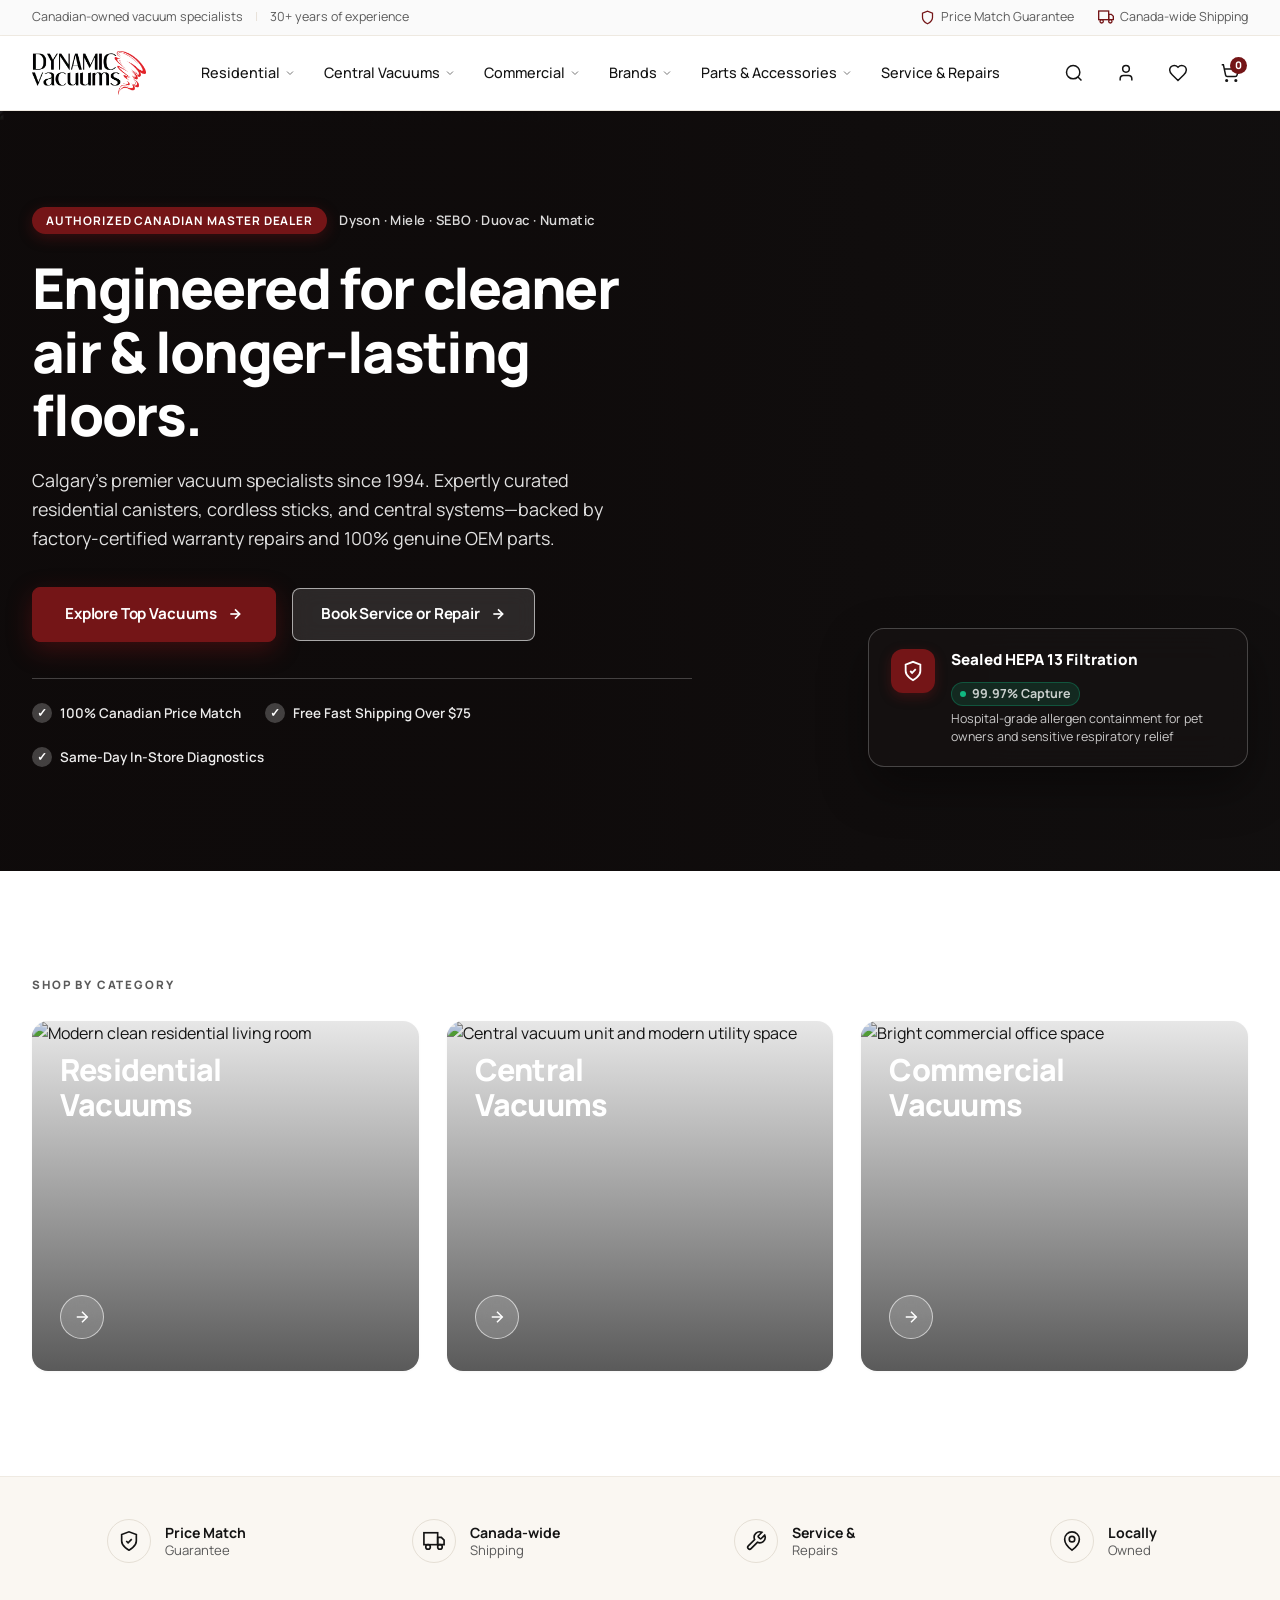
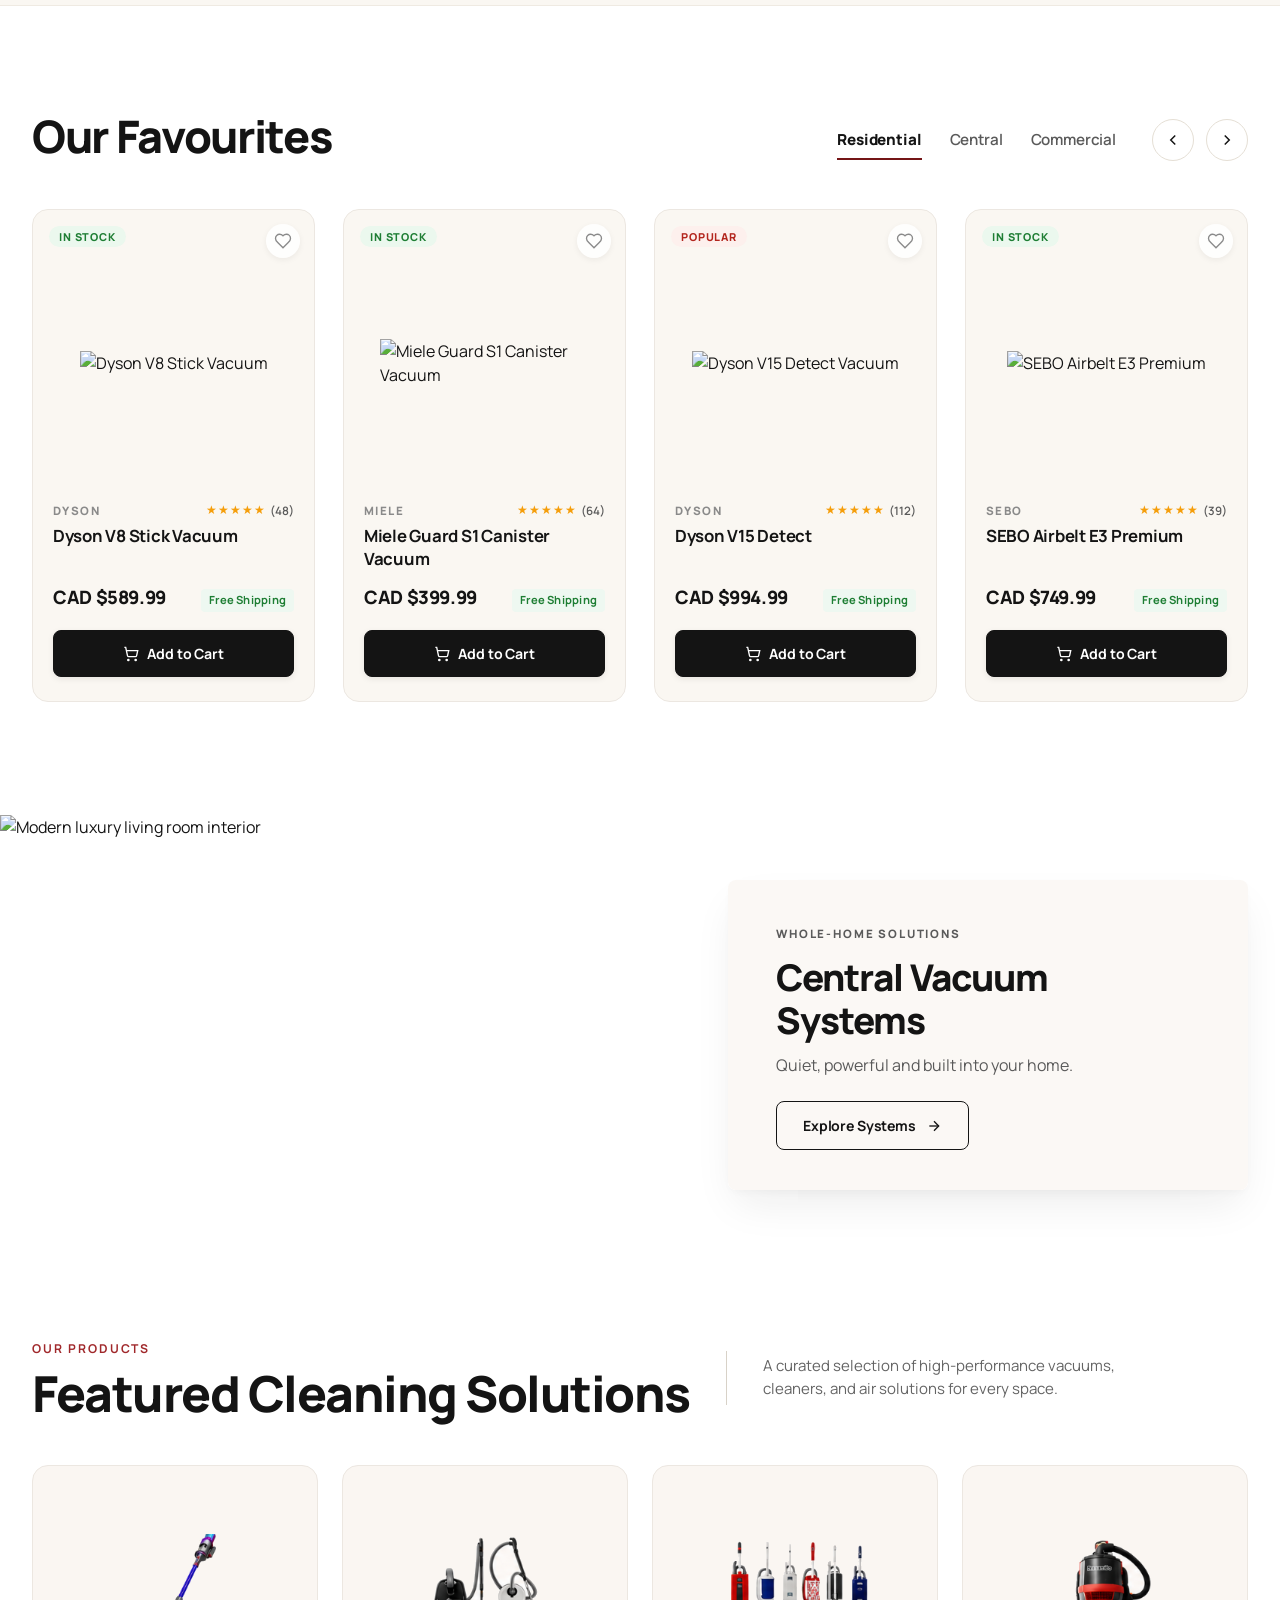
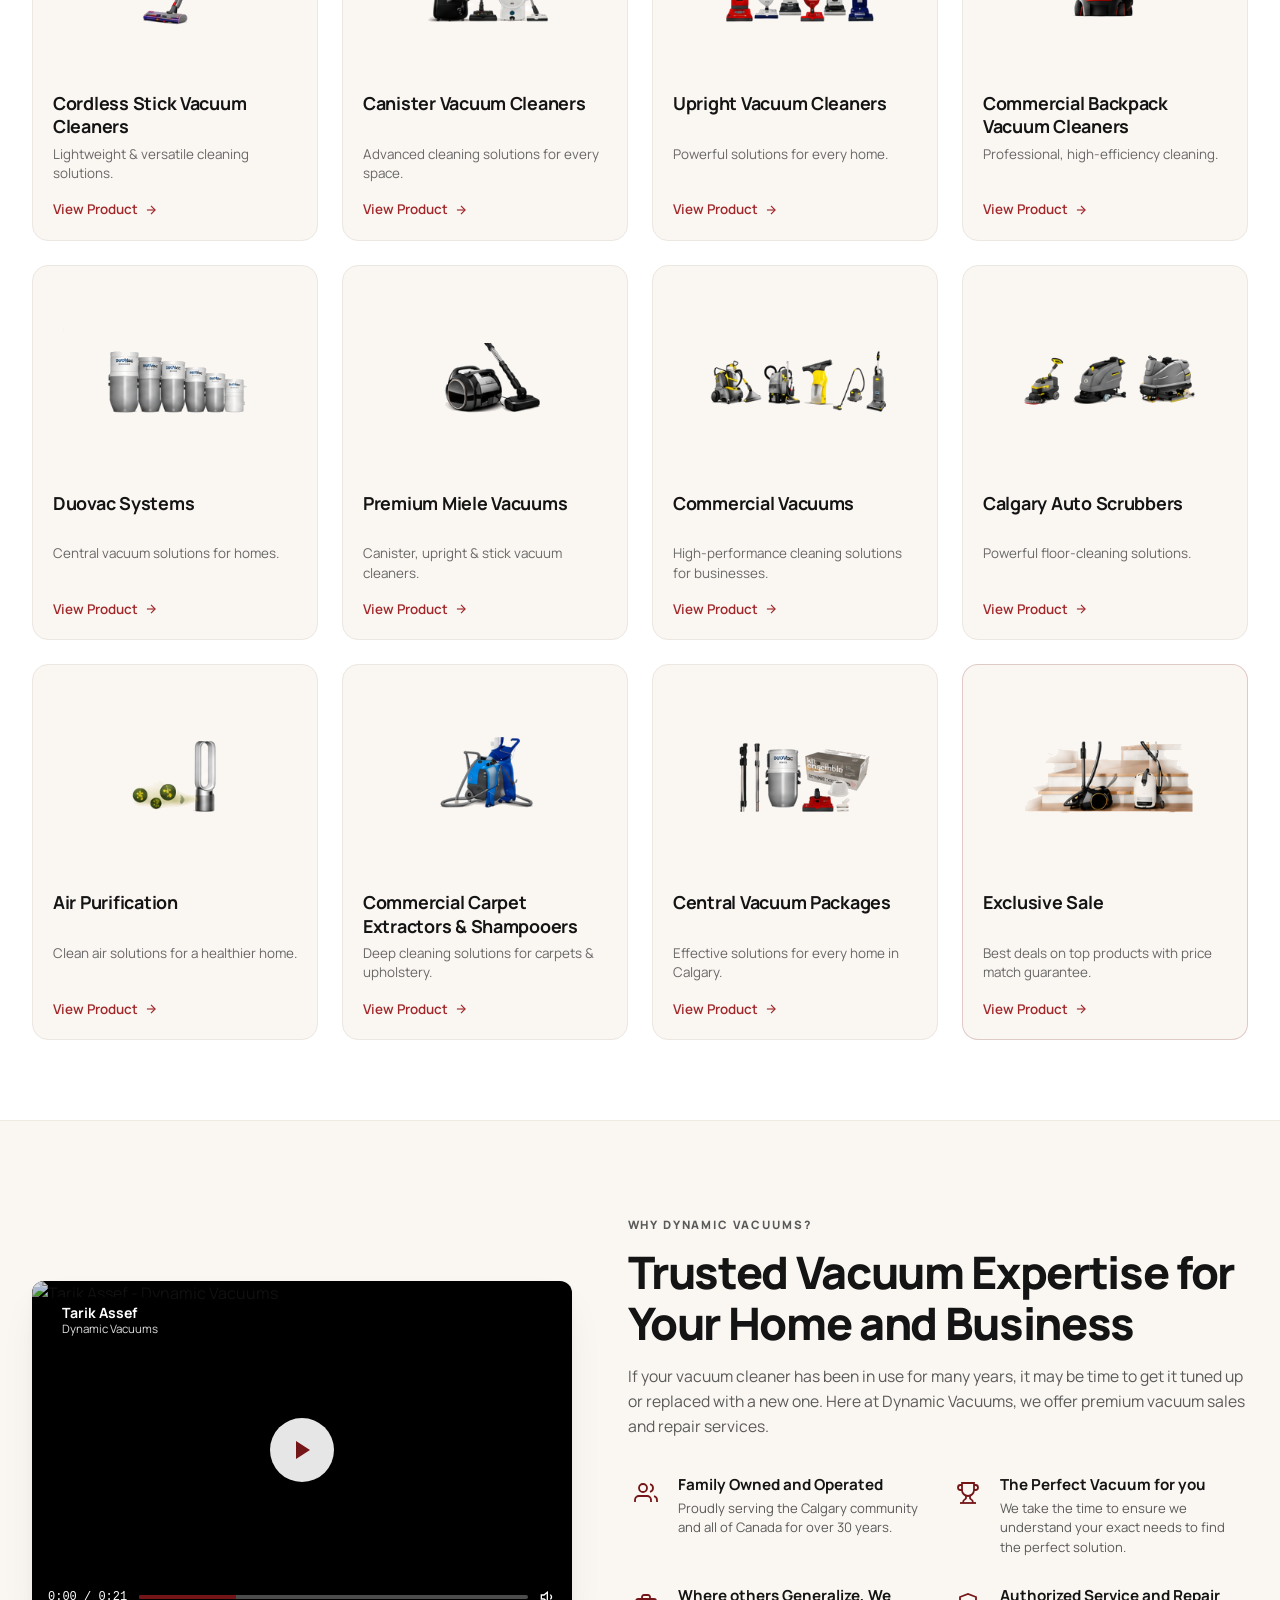
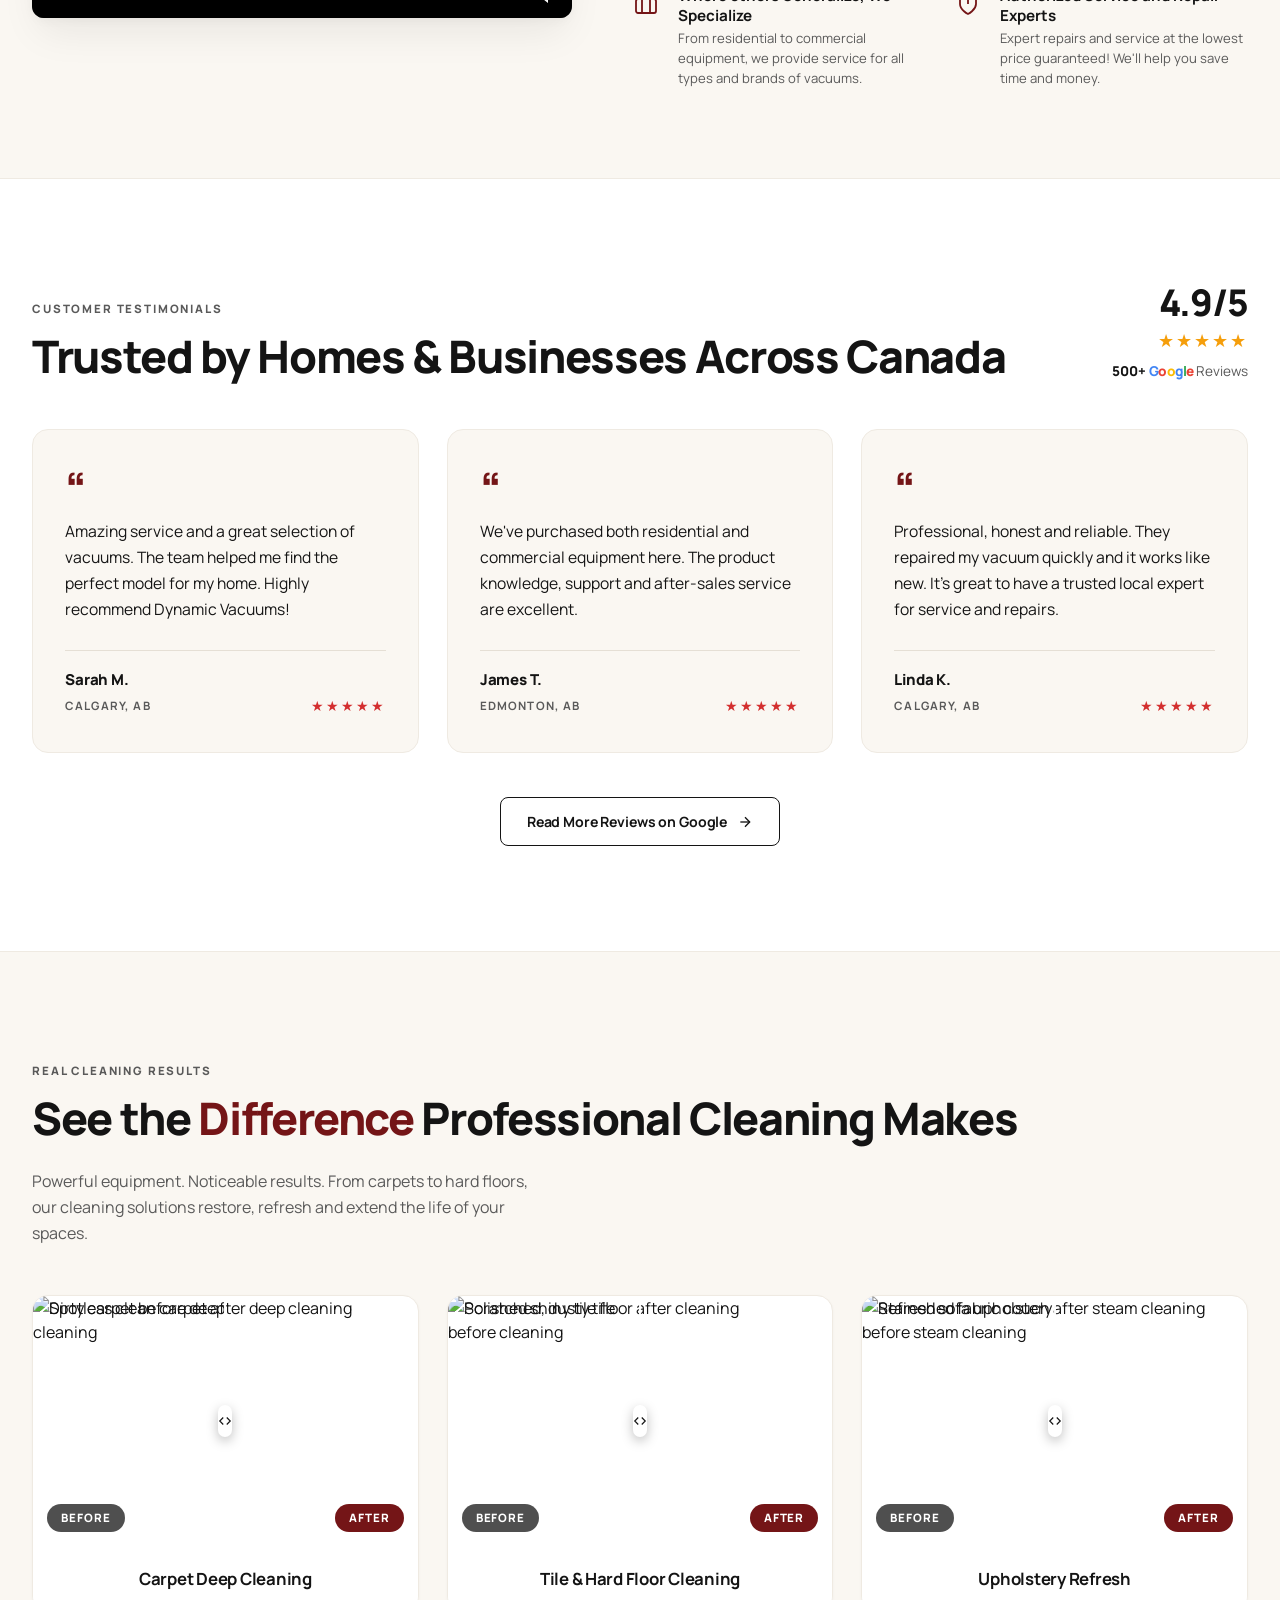
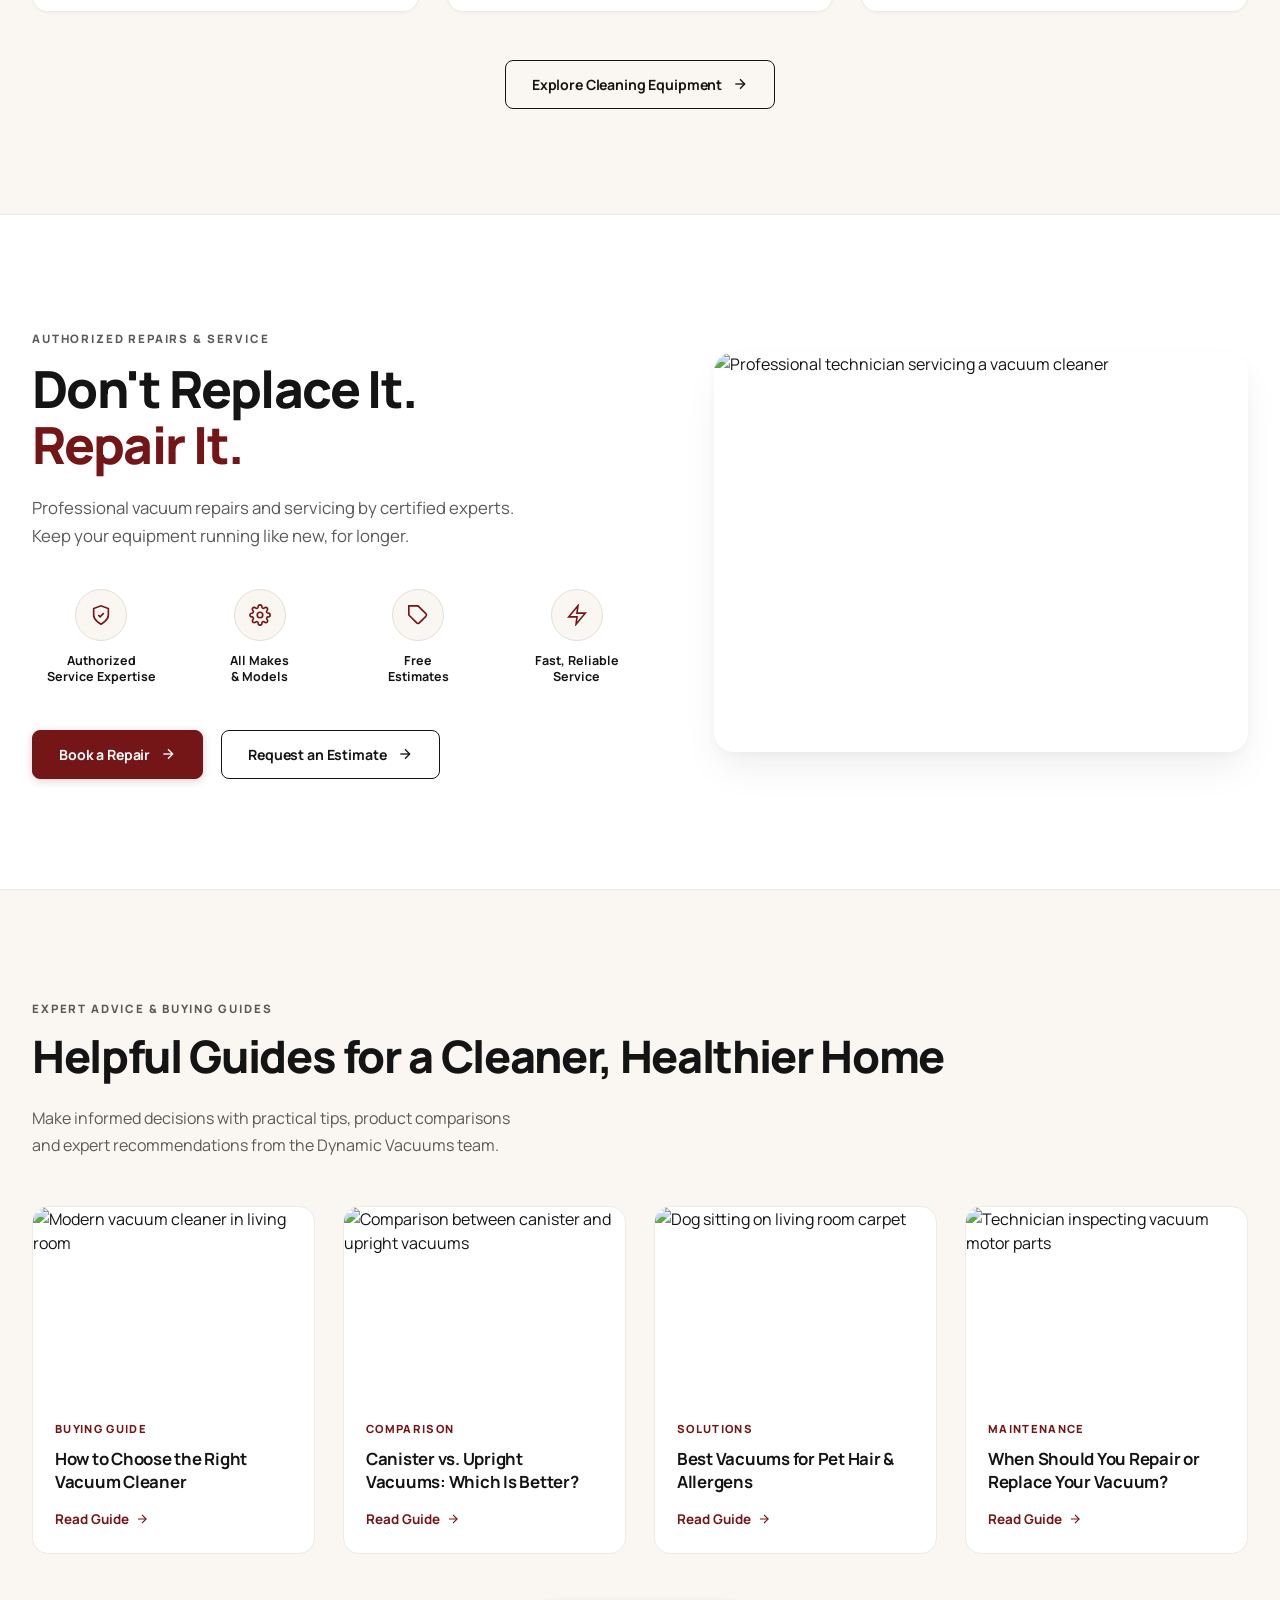
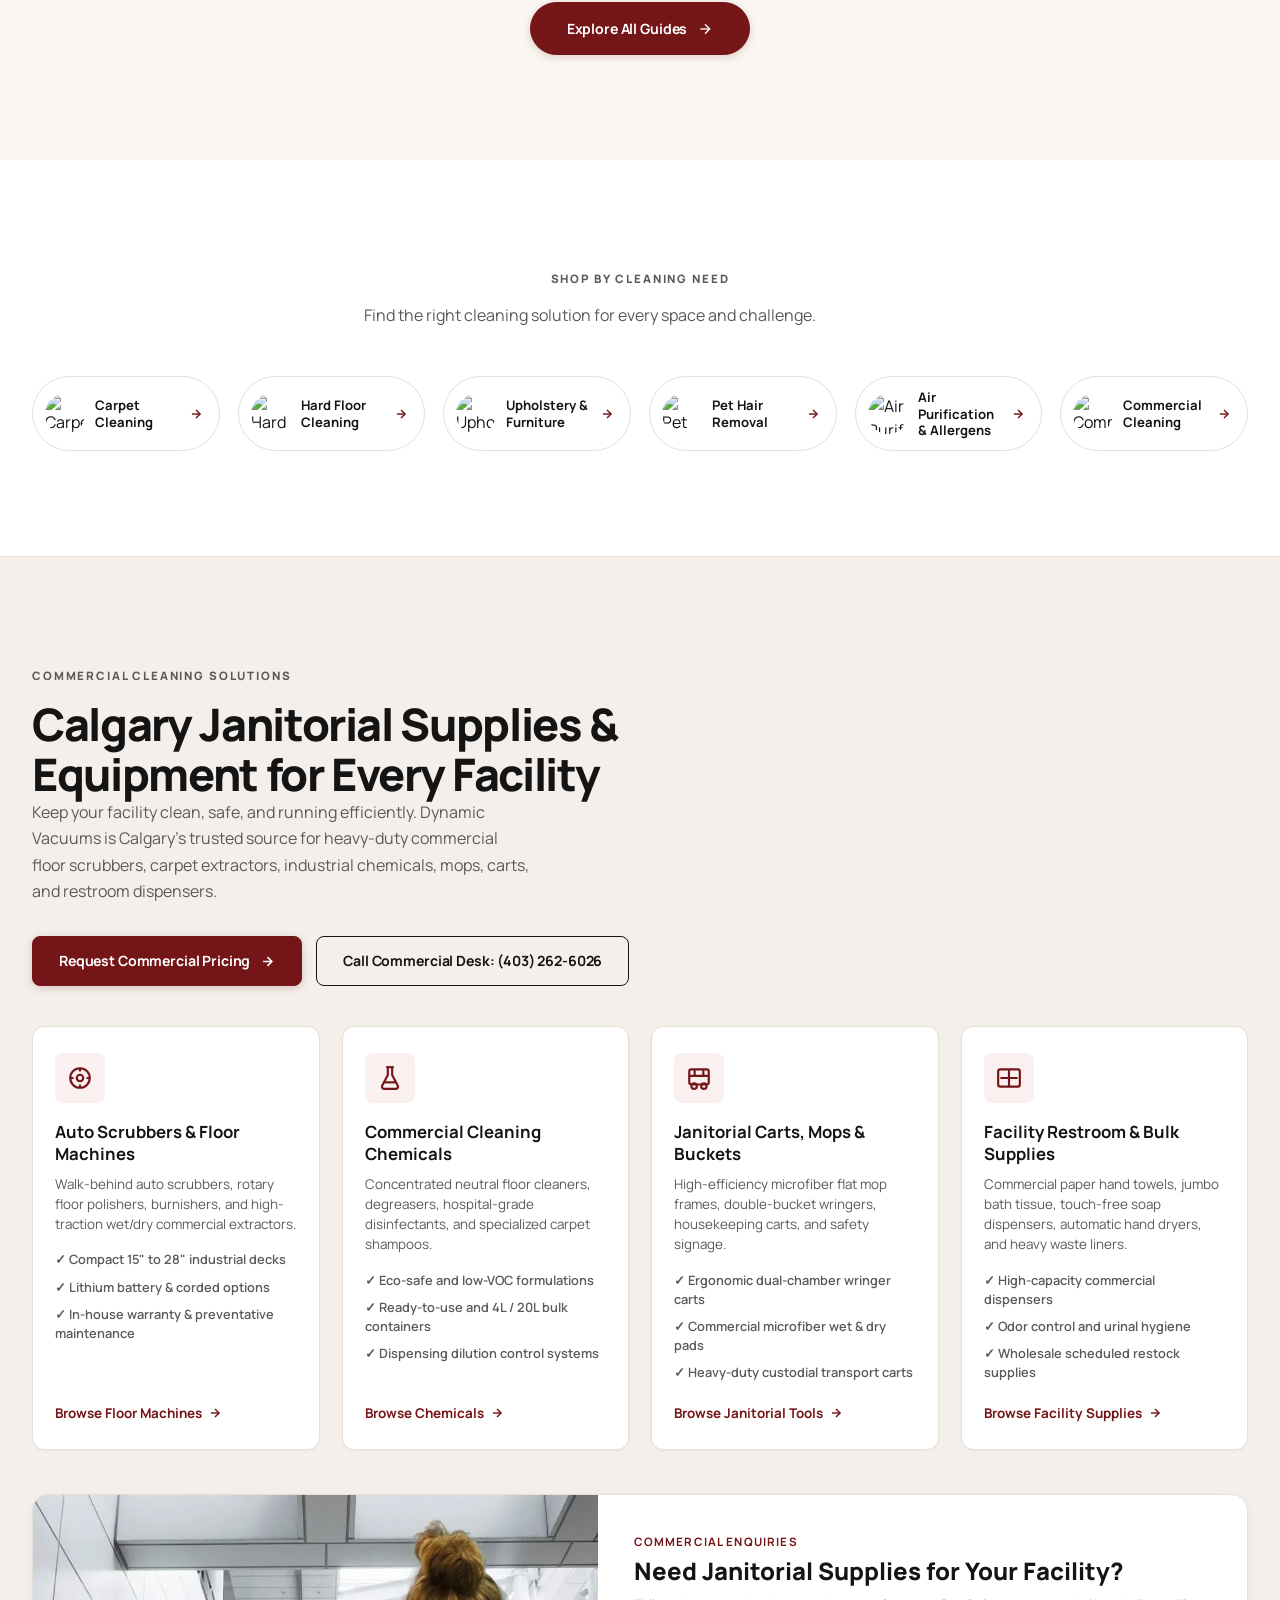
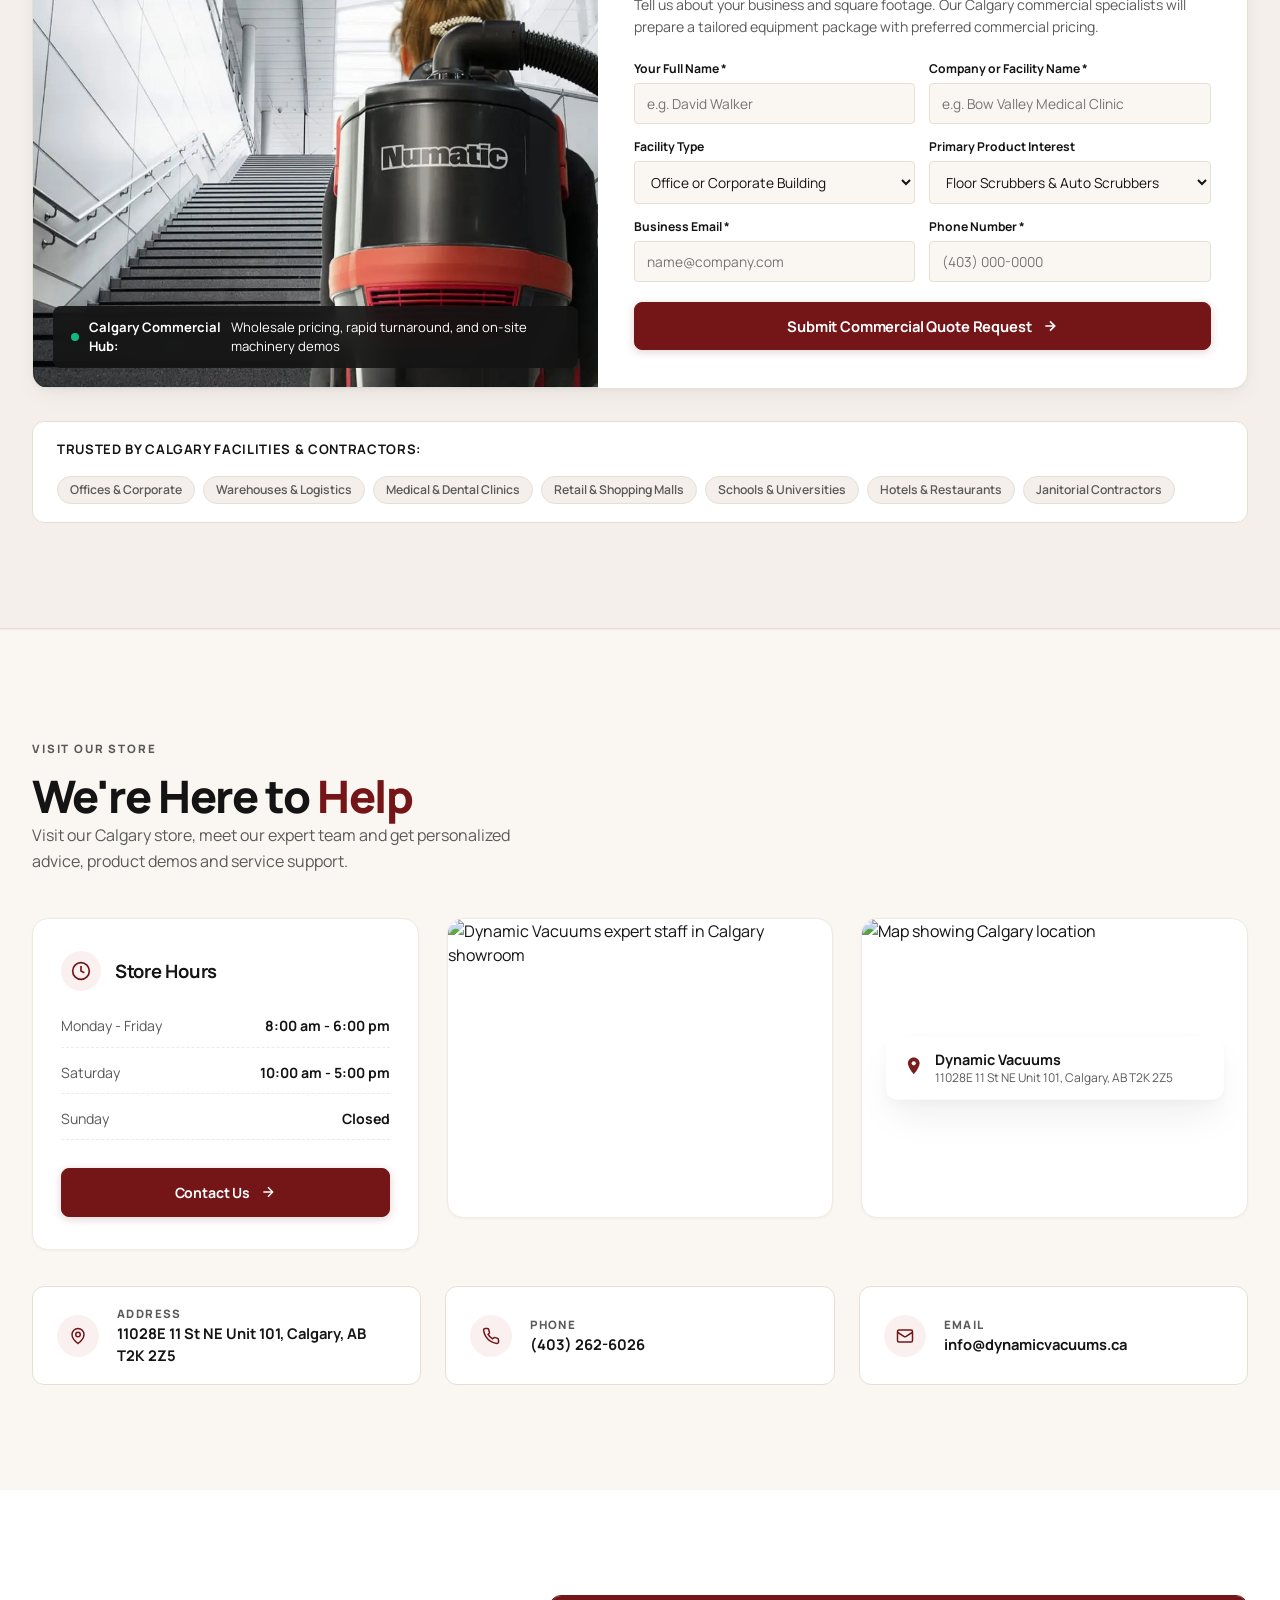
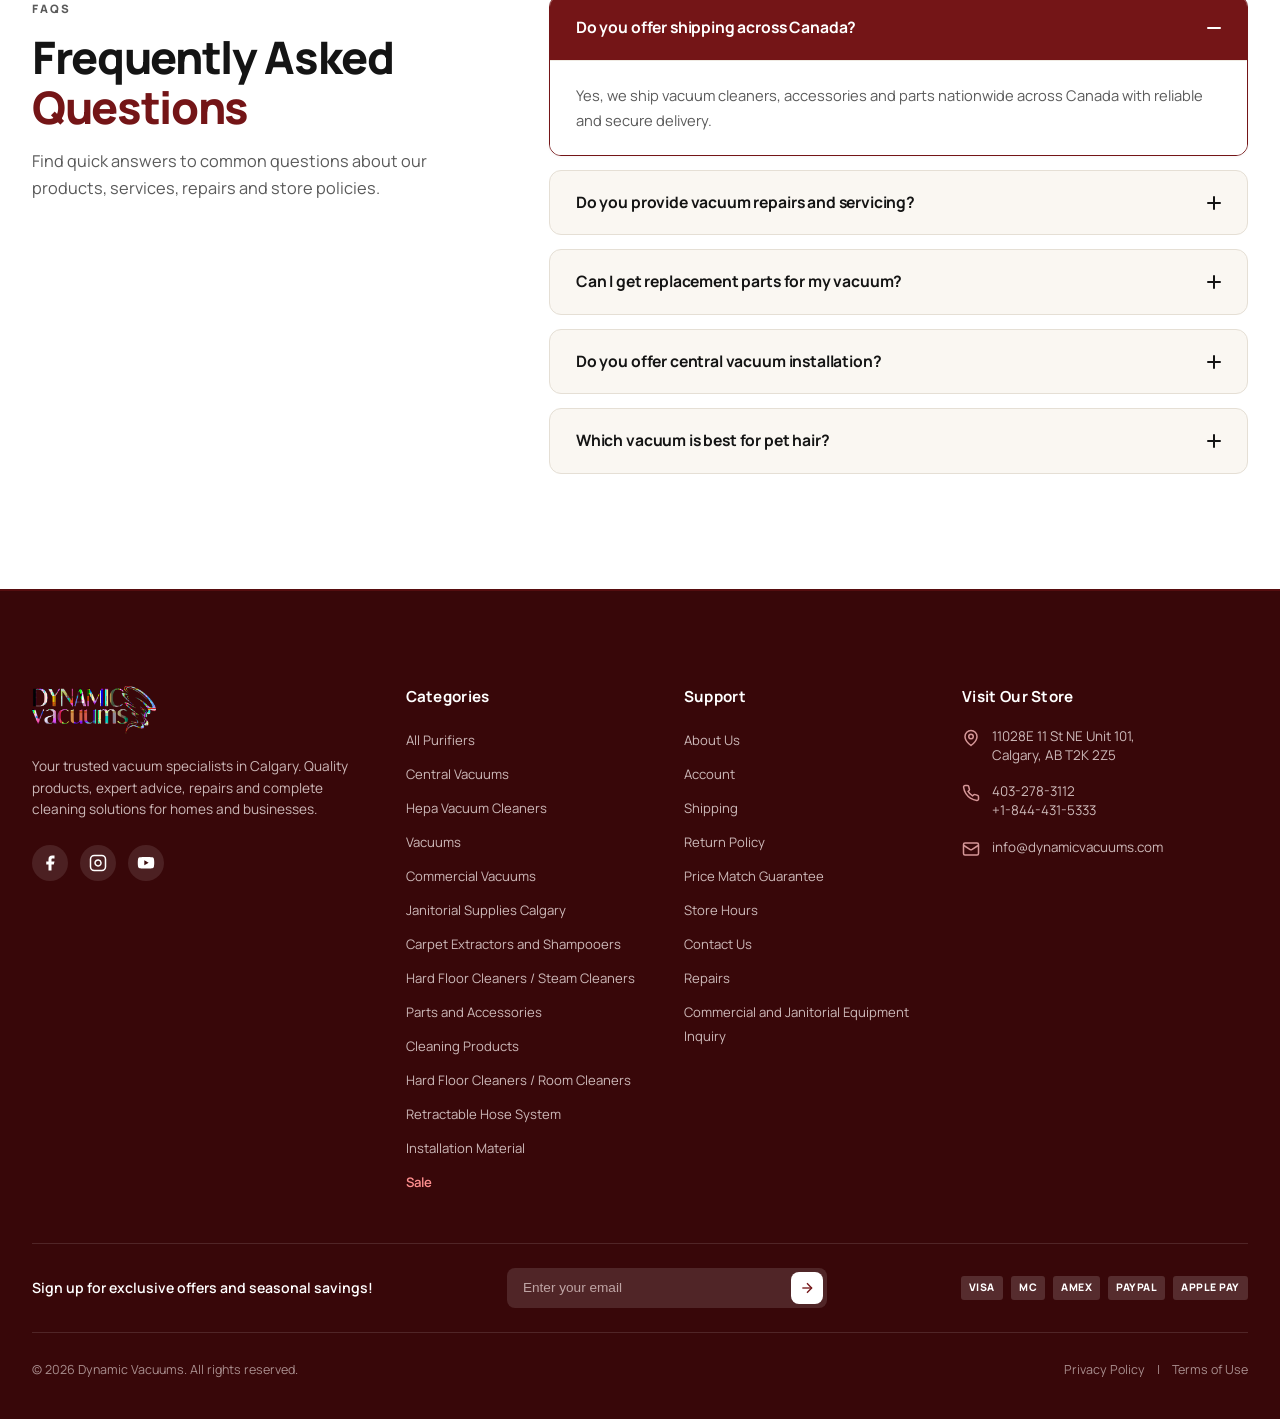
==== index.html @ c6051da2 "Initial commit: Dynamic Vacuums responsive redesign with CRO/CX enhancements, full-size hero, and Ja" ====
<!DOCTYPE html>
<html lang="en">
<head>
  <meta charset="UTF-8">
  <meta name="viewport" content="width=device-width, initial-scale=1.0">
  <title>Dynamic Vacuums | Canadian-Owned Vacuum Specialists</title>
  <meta name="description" content="Expertly selected vacuums for every home, workspace and cleaning challenge. Authorized vacuum sales, service and repairs in Calgary and across Canada.">
  
  <!-- Google Fonts: Manrope (Only font as requested) -->
  <link rel="preconnect" href="https://fonts.googleapis.com">
  <link rel="preconnect" href="https://fonts.gstatic.com" crossorigin>
  <link href="https://fonts.googleapis.com/css2?family=Manrope:wght@300;400;500;600;700;800&display=swap" rel="stylesheet">

  <link rel="stylesheet" href="style.css">
</head>
<body>

  <!-- Top Announcement Bar -->
  <aside class="top-bar" aria-label="Announcement & benefits">
    <div class="container top-bar__inner">
      <div class="top-bar__left">
        <span>Canadian-owned vacuum specialists</span>
        <span class="divider">|</span>
        <span>30+ years of experience</span>
      </div>
      <div class="top-bar__right">
        <span class="top-bar__item">
          <svg width="15" height="15" viewBox="0 0 24 24" fill="none" stroke="currentColor" stroke-width="2"><path d="M12 22s8-4 8-10V5l-8-3-8 3v7c0 6 8 10 8 10z"/></svg>
          Price Match Guarantee
        </span>
        <span class="top-bar__item">
          <svg width="16" height="16" viewBox="0 0 24 24" fill="none" stroke="currentColor" stroke-width="2"><rect x="1" y="3" width="15" height="13"/><polygon points="16 8 20 8 23 11 23 16 16 16 16 8"/><circle cx="5.5" cy="18.5" r="2.5"/><circle cx="18.5" cy="18.5" r="2.5"/></svg>
          Canada-wide Shipping
        </span>
      </div>
    </div>
  </aside>

  <!-- Header / Navigation -->
  <header class="site-header">
    <div class="container site-header__inner">
      <!-- Logo -->
      <a href="#" class="brand-logo" aria-label="Dynamic Vacuums Home">
        <img src="logo.webp" alt="Dynamic Vacuums Logo" class="brand-logo__img">
      </a>

      <!-- Desktop Navigation -->
      <nav class="main-nav" aria-label="Main Navigation">
        <ul class="nav-list">
          <li class="nav-item has-dropdown">
            <a href="#residential" class="nav-link">
              Residential
              <svg class="chevron" width="12" height="12" viewBox="0 0 24 24" fill="none" stroke="currentColor" stroke-width="2"><path d="m6 9 6 6 6-6"/></svg>
            </a>
          </li>
          <li class="nav-item has-dropdown">
            <a href="#central" class="nav-link">
              Central Vacuums
              <svg class="chevron" width="12" height="12" viewBox="0 0 24 24" fill="none" stroke="currentColor" stroke-width="2"><path d="m6 9 6 6 6-6"/></svg>
            </a>
          </li>
          <li class="nav-item has-dropdown">
            <a href="#commercial" class="nav-link">
              Commercial
              <svg class="chevron" width="12" height="12" viewBox="0 0 24 24" fill="none" stroke="currentColor" stroke-width="2"><path d="m6 9 6 6 6-6"/></svg>
            </a>
          </li>
          <li class="nav-item has-dropdown">
            <a href="#brands" class="nav-link">
              Brands
              <svg class="chevron" width="12" height="12" viewBox="0 0 24 24" fill="none" stroke="currentColor" stroke-width="2"><path d="m6 9 6 6 6-6"/></svg>
            </a>
          </li>
          <li class="nav-item has-dropdown">
            <a href="#parts" class="nav-link">
              Parts & Accessories
              <svg class="chevron" width="12" height="12" viewBox="0 0 24 24" fill="none" stroke="currentColor" stroke-width="2"><path d="m6 9 6 6 6-6"/></svg>
            </a>
          </li>
          <li class="nav-item">
            <a href="#repairs" class="nav-link">Service & Repairs</a>
          </li>
        </ul>
      </nav>

      <!-- Action Icons -->
      <div class="header-actions">
        <button class="icon-btn" aria-label="Search">
          <svg width="20" height="20" viewBox="0 0 24 24" fill="none" stroke="currentColor" stroke-width="1.8"><circle cx="11" cy="11" r="8"/><path d="m21 21-4.3-4.3"/></svg>
        </button>
        <button class="icon-btn" aria-label="Account">
          <svg width="20" height="20" viewBox="0 0 24 24" fill="none" stroke="currentColor" stroke-width="1.8"><path d="M19 21v-2a4 4 0 0 0-4-4H9a4 4 0 0 0-4 4v2"/><circle cx="12" cy="7" r="4"/></svg>
        </button>
        <button class="icon-btn" aria-label="Wishlist">
          <svg width="20" height="20" viewBox="0 0 24 24" fill="none" stroke="currentColor" stroke-width="1.8"><path d="M19 14c1.49-1.46 3-3.21 3-5.5A5.5 5.5 0 0 0 16.5 3c-1.76 0-3 .5-4.5 2-1.5-1.5-2.74-2-4.5-2A5.5 5.5 0 0 0 2 8.5c0 2.3 1.5 4.05 3 5.5l7 7Z"/></svg>
        </button>
        <button class="icon-btn cart-btn" aria-label="Shopping Cart">
          <svg width="20" height="20" viewBox="0 0 24 24" fill="none" stroke="currentColor" stroke-width="1.8"><circle cx="8" cy="21" r="1"/><circle cx="19" cy="21" r="1"/><path d="M2.05 2.05h2l2.66 12.42a2 2 0 0 0 2 1.58h9.78a2 2 0 0 0 1.95-1.57l1.65-7.43H5.12"/></svg>
          <span class="cart-badge">0</span>
        </button>
        <!-- Mobile Menu Toggle -->
        <button class="menu-toggle" aria-label="Toggle Navigation">
          <span></span><span></span><span></span>
        </button>
      </div>
    </div>
  </header>

  <main>
    <!-- Hero Section (Full-Size Flagship Redesign - No AI Slop) -->
    <section class="hero-section hero-section--fullscreen">
      <div class="hero-bg-layer">
        <img src="https://images.unsplash.com/photo-1558317374-067fb5f30001?auto=format&fit=crop&w=2200&q=90" alt="Person cleaning luxury hardwood flooring with high-performance vacuum" class="hero-bg-img">
        <div class="hero-overlay-scrim"></div>
      </div>

      <div class="container hero-container-rel">
        <div class="hero-card-content">
          <div class="hero-chip-row">
            <span class="hero-chip-badge">Authorized Canadian Master Dealer</span>
            <span class="hero-chip-brands">Dyson · Miele · SEBO · Duovac · Numatic</span>
          </div>

          <h1 class="hero-title">Engineered for cleaner air &amp; longer-lasting floors.</h1>
          
          <p class="hero-subtext">Calgary’s premier vacuum specialists since 1994. Expertly curated residential canisters, cordless sticks, and central systems—backed by factory-certified warranty repairs and 100% genuine OEM parts.</p>

          <div class="hero-cta-group">
            <a href="#featured-solutions" class="btn btn-primary hero-btn">
              <span>Explore Top Vacuums</span>
              <svg width="16" height="16" viewBox="0 0 24 24" fill="none" stroke="currentColor" stroke-width="2.5"><path d="M5 12h14"/><path d="m12 5 7 7-7 7"/></svg>
            </a>
            <a href="#repairs" class="btn btn-ghost hero-btn-ghost">
              <span>Book Service or Repair</span>
              <svg width="16" height="16" viewBox="0 0 24 24" fill="none" stroke="currentColor" stroke-width="2.5"><path d="M5 12h14"/><path d="m12 5 7 7-7 7"/></svg>
            </a>
          </div>

          <!-- Human Micro-Trust Points -->
          <div class="hero-trust-bar">
            <div class="trust-bar-item">
              <span class="trust-check">✓</span>
              <span>100% Canadian Price Match</span>
            </div>
            <div class="trust-bar-item">
              <span class="trust-check">✓</span>
              <span>Free Fast Shipping Over $75</span>
            </div>
            <div class="trust-bar-item">
              <span class="trust-check">✓</span>
              <span>Same-Day In-Store Diagnostics</span>
            </div>
          </div>
        </div>

        <!-- Floating Glassmorphic Live Metric Badge -->
        <div class="hero-floating-glass-card">
          <div class="glass-card-icon">
            <svg width="22" height="22" viewBox="0 0 24 24" fill="none" stroke="currentColor" stroke-width="2">
              <path d="M12 22s8-4 8-10V5l-8-3-8 3v7c0 6 8 10 8 10z"/>
              <polyline points="9 12 11 14 15 10"/>
            </svg>
          </div>
          <div class="glass-card-content">
            <div class="glass-card-header">
              <strong>Sealed HEPA 13 Filtration</strong>
              <span class="live-pill"><span class="pulse-dot"></span>99.97% Capture</span>
            </div>
            <span>Hospital-grade allergen containment for pet owners and sensitive respiratory relief</span>
          </div>
        </div>
      </div>
    </section>

    <!-- Shop By Category Banners -->
    <section class="section category-banners">
      <div class="container">
        <div class="section-label">SHOP BY CATEGORY</div>
        <div class="category-grid">
          <!-- Card 1 -->
          <article class="category-card">
            <img src="https://images.unsplash.com/photo-1600585154340-be6161a56a0c?auto=format&fit=crop&w=800&q=80" alt="Modern clean residential living room" class="category-card__img">
            <div class="category-card__overlay">
              <h2 class="category-card__title">Residential<br>Vacuums</h2>
              <a href="#residential" class="category-card__btn" aria-label="View Residential Vacuums">
                <svg width="18" height="18" viewBox="0 0 24 24" fill="none" stroke="currentColor" stroke-width="2"><path d="M5 12h14"/><path d="m12 5 7 7-7 7"/></svg>
              </a>
            </div>
          </article>

          <!-- Card 2 -->
          <article class="category-card">
            <img src="https://images.unsplash.com/photo-1581578731548-c64695cc6952?auto=format&fit=crop&w=800&q=80" alt="Central vacuum unit and modern utility space" class="category-card__img">
            <div class="category-card__overlay">
              <h2 class="category-card__title">Central<br>Vacuums</h2>
              <a href="#central" class="category-card__btn" aria-label="View Central Vacuums">
                <svg width="18" height="18" viewBox="0 0 24 24" fill="none" stroke="currentColor" stroke-width="2"><path d="M5 12h14"/><path d="m12 5 7 7-7 7"/></svg>
              </a>
            </div>
          </article>

          <!-- Card 3 -->
          <article class="category-card">
            <img src="https://images.unsplash.com/photo-1497366216548-37526070297c?auto=format&fit=crop&w=800&q=80" alt="Bright commercial office space" class="category-card__img">
            <div class="category-card__overlay">
              <h2 class="category-card__title">Commercial<br>Vacuums</h2>
              <a href="#commercial" class="category-card__btn" aria-label="View Commercial Vacuums">
                <svg width="18" height="18" viewBox="0 0 24 24" fill="none" stroke="currentColor" stroke-width="2"><path d="M5 12h14"/><path d="m12 5 7 7-7 7"/></svg>
              </a>
            </div>
          </article>
        </div>
      </div>
    </section>

    <!-- Trust Badges Strip -->
    <section class="trust-strip" aria-label="Customer Guarantees">
      <div class="container trust-strip__inner">
        <div class="trust-item">
          <div class="trust-item__icon">
            <svg width="22" height="22" viewBox="0 0 24 24" fill="none" stroke="currentColor" stroke-width="1.8"><path d="M12 22s8-4 8-10V5l-8-3-8 3v7c0 6 8 10 8 10z"/><path d="m9 12 2 2 4-4"/></svg>
          </div>
          <div class="trust-item__text">
            <strong>Price Match</strong>
            <span>Guarantee</span>
          </div>
        </div>
        <div class="trust-item">
          <div class="trust-item__icon">
            <svg width="22" height="22" viewBox="0 0 24 24" fill="none" stroke="currentColor" stroke-width="1.8"><rect x="1" y="3" width="15" height="13"/><polygon points="16 8 20 8 23 11 23 16 16 16 16 8"/><circle cx="5.5" cy="18.5" r="2.5"/><circle cx="18.5" cy="18.5" r="2.5"/></svg>
          </div>
          <div class="trust-item__text">
            <strong>Canada-wide</strong>
            <span>Shipping</span>
          </div>
        </div>
        <div class="trust-item">
          <div class="trust-item__icon">
            <svg width="22" height="22" viewBox="0 0 24 24" fill="none" stroke="currentColor" stroke-width="1.8"><path d="M14.7 6.3a1 1 0 0 0 0 1.4l1.6 1.6a1 1 0 0 0 1.4 0l3.77-3.77a6 6 0 0 1-7.94 7.94l-6.91 6.91a2.12 2.12 0 0 1-3-3l6.91-6.91a6 6 0 0 1 7.94-7.94l-3.76 3.76z"/></svg>
          </div>
          <div class="trust-item__text">
            <strong>Service &</strong>
            <span>Repairs</span>
          </div>
        </div>
        <div class="trust-item">
          <div class="trust-item__icon">
            <svg width="22" height="22" viewBox="0 0 24 24" fill="none" stroke="currentColor" stroke-width="1.8"><path d="M20 10c0 6-8 12-8 12s-8-6-8-12a8 8 0 0 1 16 0Z"/><circle cx="12" cy="10" r="3"/></svg>
          </div>
          <div class="trust-item__text">
            <strong>Locally</strong>
            <span>Owned</span>
          </div>
        </div>
      </div>
    </section>

    <!-- Our Favourites (Product Carousel / Tabs) -->
    <section class="section favourites-section">
      <div class="container">
        <div class="favourites-header">
          <h2 class="section-title">Our Favourites</h2>
          <div class="favourites-controls">
            <div class="tab-filters" role="tablist">
              <button class="tab-btn active" role="tab" aria-selected="true" data-tab="residential">Residential</button>
              <button class="tab-btn" role="tab" aria-selected="false" data-tab="central">Central</button>
              <button class="tab-btn" role="tab" aria-selected="false" data-tab="commercial">Commercial</button>
            </div>
            <div class="carousel-nav">
              <button class="carousel-arrow prev" aria-label="Previous product" id="fav-prev">
                <svg width="18" height="18" viewBox="0 0 24 24" fill="none" stroke="currentColor" stroke-width="2"><path d="m15 18-6-6 6-6"/></svg>
              </button>
              <button class="carousel-arrow next" aria-label="Next product" id="fav-next">
                <svg width="18" height="18" viewBox="0 0 24 24" fill="none" stroke="currentColor" stroke-width="2"><path d="m9 18 6-6-6-6"/></svg>
              </button>
            </div>
          </div>
        </div>

        <div class="product-carousel" id="productCarousel">
          <!-- Product Card 1 -->
          <article class="product-card" data-category="residential" data-id="dyson-v8">
            <div class="product-card__badges">
              <span class="stock-badge">In Stock</span>
            </div>
            <button class="wishlist-btn" aria-label="Save Dyson V8 to wishlist">
              <svg width="18" height="18" viewBox="0 0 24 24" fill="none" stroke="currentColor" stroke-width="1.8"><path d="M19 14c1.49-1.46 3-3.21 3-5.5A5.5 5.5 0 0 0 16.5 3c-1.76 0-3 .5-4.5 2-1.5-1.5-2.74-2-4.5-2A5.5 5.5 0 0 0 2 8.5c0 2.3 1.5 4.05 3 5.5l7 7Z"/></svg>
            </button>
            <div class="product-card__img-wrap">
              <img src="https://images.unsplash.com/photo-1558317374-067fb5f30001?auto=format&fit=crop&w=400&q=80" alt="Dyson V8 Stick Vacuum" class="product-card__img">
            </div>
            <div class="product-card__body">
              <div class="product-card__meta">
                <span class="product-card__brand">DYSON</span>
                <div class="product-card__rating">
                  <span class="stars">★★★★★</span>
                  <span class="count">(48)</span>
                </div>
              </div>
              <h3 class="product-card__title">Dyson V8 Stick Vacuum</h3>
              <div class="product-card__price-row">
                <div class="product-card__price">CAD $589.99</div>
                <span class="shipping-tag">Free Shipping</span>
              </div>
              <button class="btn-add-to-cart" aria-label="Add Dyson V8 Stick Vacuum to cart" data-name="Dyson V8 Stick Vacuum" data-price="CAD $589.99">
                <svg class="cart-icon" width="16" height="16" viewBox="0 0 24 24" fill="none" stroke="currentColor" stroke-width="2"><circle cx="8" cy="21" r="1"/><circle cx="19" cy="21" r="1"/><path d="M2.05 2.05h2l2.66 12.42a2 2 0 0 0 2 1.58h9.78a2 2 0 0 0 1.95-1.57l1.65-7.43H5.12"/></svg>
                <span class="btn-text">Add to Cart</span>
              </button>
            </div>
          </article>

          <!-- Product Card 2 -->
          <article class="product-card" data-category="residential" data-id="miele-guard-s1">
            <div class="product-card__badges">
              <span class="stock-badge">In Stock</span>
            </div>
            <button class="wishlist-btn" aria-label="Save Miele Guard S1 to wishlist">
              <svg width="18" height="18" viewBox="0 0 24 24" fill="none" stroke="currentColor" stroke-width="1.8"><path d="M19 14c1.49-1.46 3-3.21 3-5.5A5.5 5.5 0 0 0 16.5 3c-1.76 0-3 .5-4.5 2-1.5-1.5-2.74-2-4.5-2A5.5 5.5 0 0 0 2 8.5c0 2.3 1.5 4.05 3 5.5l7 7Z"/></svg>
            </button>
            <div class="product-card__img-wrap">
              <img src="https://images.unsplash.com/photo-1527515637462-cff94eecc1ac?auto=format&fit=crop&w=400&q=80" alt="Miele Guard S1 Canister Vacuum" class="product-card__img">
            </div>
            <div class="product-card__body">
              <div class="product-card__meta">
                <span class="product-card__brand">MIELE</span>
                <div class="product-card__rating">
                  <span class="stars">★★★★★</span>
                  <span class="count">(64)</span>
                </div>
              </div>
              <h3 class="product-card__title">Miele Guard S1 Canister Vacuum</h3>
              <div class="product-card__price-row">
                <div class="product-card__price">CAD $399.99</div>
                <span class="shipping-tag">Free Shipping</span>
              </div>
              <button class="btn-add-to-cart" aria-label="Add Miele Guard S1 Canister Vacuum to cart" data-name="Miele Guard S1 Canister Vacuum" data-price="CAD $399.99">
                <svg class="cart-icon" width="16" height="16" viewBox="0 0 24 24" fill="none" stroke="currentColor" stroke-width="2"><circle cx="8" cy="21" r="1"/><circle cx="19" cy="21" r="1"/><path d="M2.05 2.05h2l2.66 12.42a2 2 0 0 0 2 1.58h9.78a2 2 0 0 0 1.95-1.57l1.65-7.43H5.12"/></svg>
                <span class="btn-text">Add to Cart</span>
              </button>
            </div>
          </article>

          <!-- Product Card 3 -->
          <article class="product-card" data-category="residential" data-id="dyson-v15">
            <div class="product-card__badges">
              <span class="stock-badge hot">Popular</span>
            </div>
            <button class="wishlist-btn" aria-label="Save Dyson V15 Detect to wishlist">
              <svg width="18" height="18" viewBox="0 0 24 24" fill="none" stroke="currentColor" stroke-width="1.8"><path d="M19 14c1.49-1.46 3-3.21 3-5.5A5.5 5.5 0 0 0 16.5 3c-1.76 0-3 .5-4.5 2-1.5-1.5-2.74-2-4.5-2A5.5 5.5 0 0 0 2 8.5c0 2.3 1.5 4.05 3 5.5l7 7Z"/></svg>
            </button>
            <div class="product-card__img-wrap">
              <img src="https://images.unsplash.com/photo-1581578731548-c64695cc6952?auto=format&fit=crop&w=400&q=80" alt="Dyson V15 Detect Vacuum" class="product-card__img">
            </div>
            <div class="product-card__body">
              <div class="product-card__meta">
                <span class="product-card__brand">DYSON</span>
                <div class="product-card__rating">
                  <span class="stars">★★★★★</span>
                  <span class="count">(112)</span>
                </div>
              </div>
              <h3 class="product-card__title">Dyson V15 Detect</h3>
              <div class="product-card__price-row">
                <div class="product-card__price">CAD $994.99</div>
                <span class="shipping-tag">Free Shipping</span>
              </div>
              <button class="btn-add-to-cart" aria-label="Add Dyson V15 Detect to cart" data-name="Dyson V15 Detect" data-price="CAD $994.99">
                <svg class="cart-icon" width="16" height="16" viewBox="0 0 24 24" fill="none" stroke="currentColor" stroke-width="2"><circle cx="8" cy="21" r="1"/><circle cx="19" cy="21" r="1"/><path d="M2.05 2.05h2l2.66 12.42a2 2 0 0 0 2 1.58h9.78a2 2 0 0 0 1.95-1.57l1.65-7.43H5.12"/></svg>
                <span class="btn-text">Add to Cart</span>
              </button>
            </div>
          </article>

          <!-- Product Card 4 -->
          <article class="product-card" data-category="residential" data-id="sebo-airbelt-e3">
            <div class="product-card__badges">
              <span class="stock-badge">In Stock</span>
            </div>
            <button class="wishlist-btn" aria-label="Save SEBO Airbelt E3 to wishlist">
              <svg width="18" height="18" viewBox="0 0 24 24" fill="none" stroke="currentColor" stroke-width="1.8"><path d="M19 14c1.49-1.46 3-3.21 3-5.5A5.5 5.5 0 0 0 16.5 3c-1.76 0-3 .5-4.5 2-1.5-1.5-2.74-2-4.5-2A5.5 5.5 0 0 0 2 8.5c0 2.3 1.5 4.05 3 5.5l7 7Z"/></svg>
            </button>
            <div class="product-card__img-wrap">
              <img src="https://images.unsplash.com/photo-1558317374-067fb5f30001?auto=format&fit=crop&w=400&q=80" alt="SEBO Airbelt E3 Premium" class="product-card__img">
            </div>
            <div class="product-card__body">
              <div class="product-card__meta">
                <span class="product-card__brand">SEBO</span>
                <div class="product-card__rating">
                  <span class="stars">★★★★★</span>
                  <span class="count">(39)</span>
                </div>
              </div>
              <h3 class="product-card__title">SEBO Airbelt E3 Premium</h3>
              <div class="product-card__price-row">
                <div class="product-card__price">CAD $749.99</div>
                <span class="shipping-tag">Free Shipping</span>
              </div>
              <button class="btn-add-to-cart" aria-label="Add SEBO Airbelt E3 Premium to cart" data-name="SEBO Airbelt E3 Premium" data-price="CAD $749.99">
                <svg class="cart-icon" width="16" height="16" viewBox="0 0 24 24" fill="none" stroke="currentColor" stroke-width="2"><circle cx="8" cy="21" r="1"/><circle cx="19" cy="21" r="1"/><path d="M2.05 2.05h2l2.66 12.42a2 2 0 0 0 2 1.58h9.78a2 2 0 0 0 1.95-1.57l1.65-7.43H5.12"/></svg>
                <span class="btn-text">Add to Cart</span>
              </button>
            </div>
          </article>
        </div>
      </div>
    </section>

    <!-- Whole-Home Solutions: Central Vacuum Systems Banner -->
    <section class="banner-central">
      <div class="banner-central__bg">
        <img src="https://images.unsplash.com/photo-1600596542815-ffad4c1539a9?auto=format&fit=crop&w=1800&q=80" alt="Modern luxury living room interior" class="banner-central__img">
      </div>
      <div class="container banner-central__content-wrap">
        <div class="banner-central__box">
          <span class="eyebrow">WHOLE-HOME SOLUTIONS</span>
          <h2 class="banner-central__title">Central Vacuum Systems</h2>
          <p class="banner-central__text">Quiet, powerful and built into your home.</p>
          <a href="#central" class="btn btn-outline-dark">
            Explore Systems
            <svg width="16" height="16" viewBox="0 0 24 24" fill="none" stroke="currentColor" stroke-width="2"><path d="M5 12h14"/><path d="m12 5 7 7-7 7"/></svg>
          </a>
        </div>
      </div>
    </section>

    <!-- Featured Cleaning Solutions (12 Category Grid) -->
    <section class="section solutions-section" id="featured-solutions">
      <div class="container">
        <div class="solutions-header">
          <div class="solutions-header__left">
            <span class="eyebrow red-eyebrow">OUR PRODUCTS</span>
            <h2 class="section-title">Featured Cleaning Solutions</h2>
          </div>
          <div class="solutions-header__divider" aria-hidden="true"></div>
          <div class="solutions-header__right">
            <p class="section-intro">A curated selection of high-performance vacuums,<br>cleaners, and air solutions for every space.</p>
          </div>
        </div>

        <div class="solutions-grid">
          <!-- Item 1 -->
          <article class="solution-card">
            <div class="solution-card__thumb">
              <img src="images/collections/cordless-stick.png" alt="Cordless Stick Vacuum Cleaners">
            </div>
            <div class="solution-card__content">
              <h3 class="solution-card__title">Cordless Stick Vacuum Cleaners</h3>
              <p class="solution-card__desc">Lightweight & versatile cleaning solutions.</p>
              <a href="https://dynamicvac.com/collections/stick-vacuum-cleaners" class="solution-card__link">
                View Product
                <svg width="14" height="14" viewBox="0 0 24 24" fill="none" stroke="currentColor" stroke-width="2"><path d="M5 12h14"/><path d="m12 5 7 7-7 7"/></svg>
              </a>
            </div>
          </article>

          <!-- Item 2 -->
          <article class="solution-card">
            <div class="solution-card__thumb">
              <img src="images/collections/canister-vacuums.png" alt="Canister Vacuum Cleaners">
            </div>
            <div class="solution-card__content">
              <h3 class="solution-card__title">Canister Vacuum Cleaners</h3>
              <p class="solution-card__desc">Advanced cleaning solutions for every space.</p>
              <a href="https://dynamicvac.com/collections/canister-vacuum-cleaners" class="solution-card__link">
                View Product
                <svg width="14" height="14" viewBox="0 0 24 24" fill="none" stroke="currentColor" stroke-width="2"><path d="M5 12h14"/><path d="m12 5 7 7-7 7"/></svg>
              </a>
            </div>
          </article>

          <!-- Item 3 -->
          <article class="solution-card">
            <div class="solution-card__thumb">
              <img src="images/collections/upright-vacuums.png" alt="Upright Vacuum Cleaners">
            </div>
            <div class="solution-card__content">
              <h3 class="solution-card__title">Upright Vacuum Cleaners</h3>
              <p class="solution-card__desc">Powerful solutions for every home.</p>
              <a href="https://dynamicvac.com/collections/upright-vacuum-cleaners" class="solution-card__link">
                View Product
                <svg width="14" height="14" viewBox="0 0 24 24" fill="none" stroke="currentColor" stroke-width="2"><path d="M5 12h14"/><path d="m12 5 7 7-7 7"/></svg>
              </a>
            </div>
          </article>

          <!-- Item 4 -->
          <article class="solution-card">
            <div class="solution-card__thumb">
              <img src="images/collections/commercial-backpack.png" alt="Commercial Backpack Vacuum Cleaners">
            </div>
            <div class="solution-card__content">
              <h3 class="solution-card__title">Commercial Backpack Vacuum Cleaners</h3>
              <p class="solution-card__desc">Professional, high-efficiency cleaning.</p>
              <a href="https://dynamicvac.com/collections/commercial-backpack-vacuum-cleaners" class="solution-card__link">
                View Product
                <svg width="14" height="14" viewBox="0 0 24 24" fill="none" stroke="currentColor" stroke-width="2"><path d="M5 12h14"/><path d="m12 5 7 7-7 7"/></svg>
              </a>
            </div>
          </article>

          <!-- Item 5 -->
          <article class="solution-card">
            <div class="solution-card__thumb">
              <img src="images/collections/duovac-systems.png" alt="Duovac Systems">
            </div>
            <div class="solution-card__content">
              <h3 class="solution-card__title">Duovac Systems</h3>
              <p class="solution-card__desc">Central vacuum solutions for homes.</p>
              <a href="https://dynamicvac.com/collections/duovac" class="solution-card__link">
                View Product
                <svg width="14" height="14" viewBox="0 0 24 24" fill="none" stroke="currentColor" stroke-width="2"><path d="M5 12h14"/><path d="m12 5 7 7-7 7"/></svg>
              </a>
            </div>
          </article>

          <!-- Item 6 -->
          <article class="solution-card">
            <div class="solution-card__thumb">
              <img src="images/collections/premium-miele.png" alt="Premium Miele Vacuums">
            </div>
            <div class="solution-card__content">
              <h3 class="solution-card__title">Premium Miele Vacuums</h3>
              <p class="solution-card__desc">Canister, upright & stick vacuum cleaners.</p>
              <a href="https://dynamicvac.com/collections/miele" class="solution-card__link">
                View Product
                <svg width="14" height="14" viewBox="0 0 24 24" fill="none" stroke="currentColor" stroke-width="2"><path d="M5 12h14"/><path d="m12 5 7 7-7 7"/></svg>
              </a>
            </div>
          </article>

          <!-- Item 7 -->
          <article class="solution-card">
            <div class="solution-card__thumb">
              <img src="images/collections/commercial-vacuums.png" alt="Commercial Vacuums">
            </div>
            <div class="solution-card__content">
              <h3 class="solution-card__title">Commercial Vacuums</h3>
              <p class="solution-card__desc">High-performance cleaning solutions for businesses.</p>
              <a href="https://dynamicvac.com/collections/commercial-vacuums" class="solution-card__link">
                View Product
                <svg width="14" height="14" viewBox="0 0 24 24" fill="none" stroke="currentColor" stroke-width="2"><path d="M5 12h14"/><path d="m12 5 7 7-7 7"/></svg>
              </a>
            </div>
          </article>

          <!-- Item 8 -->
          <article class="solution-card">
            <div class="solution-card__thumb">
              <img src="images/collections/auto-scrubbers.png" alt="Calgary Auto Scrubbers">
            </div>
            <div class="solution-card__content">
              <h3 class="solution-card__title">Calgary Auto Scrubbers</h3>
              <p class="solution-card__desc">Powerful floor-cleaning solutions.</p>
              <a href="https://dynamicvac.com/collections/auto-scrubbers" class="solution-card__link">
                View Product
                <svg width="14" height="14" viewBox="0 0 24 24" fill="none" stroke="currentColor" stroke-width="2"><path d="M5 12h14"/><path d="m12 5 7 7-7 7"/></svg>
              </a>
            </div>
          </article>

          <!-- Item 9 -->
          <article class="solution-card">
            <div class="solution-card__thumb">
              <img src="images/collections/air-purification.png" alt="Air Purification">
            </div>
            <div class="solution-card__content">
              <h3 class="solution-card__title">Air Purification</h3>
              <p class="solution-card__desc">Clean air solutions for a healthier home.</p>
              <a href="https://dynamicvac.com/collections/air-purification" class="solution-card__link">
                View Product
                <svg width="14" height="14" viewBox="0 0 24 24" fill="none" stroke="currentColor" stroke-width="2"><path d="M5 12h14"/><path d="m12 5 7 7-7 7"/></svg>
              </a>
            </div>
          </article>

          <!-- Item 10 -->
          <article class="solution-card">
            <div class="solution-card__thumb">
              <img src="images/collections/carpet-extractors.png" alt="Commercial Carpet Extractors & Shampooers">
            </div>
            <div class="solution-card__content">
              <h3 class="solution-card__title">Commercial Carpet Extractors & Shampooers</h3>
              <p class="solution-card__desc">Deep cleaning solutions for carpets & upholstery.</p>
              <a href="https://dynamicvac.com/collections/carpet-extractors-and-shampooers" class="solution-card__link">
                View Product
                <svg width="14" height="14" viewBox="0 0 24 24" fill="none" stroke="currentColor" stroke-width="2"><path d="M5 12h14"/><path d="m12 5 7 7-7 7"/></svg>
              </a>
            </div>
          </article>

          <!-- Item 11 -->
          <article class="solution-card">
            <div class="solution-card__thumb">
              <img src="images/collections/central-packages.png" alt="Central Vacuum Packages">
            </div>
            <div class="solution-card__content">
              <h3 class="solution-card__title">Central Vacuum Packages</h3>
              <p class="solution-card__desc">Effective solutions for every home in Calgary.</p>
              <a href="https://dynamicvac.com/collections/central-vacuum-packages" class="solution-card__link">
                View Product
                <svg width="14" height="14" viewBox="0 0 24 24" fill="none" stroke="currentColor" stroke-width="2"><path d="M5 12h14"/><path d="m12 5 7 7-7 7"/></svg>
              </a>
            </div>
          </article>

          <!-- Item 12 -->
          <article class="solution-card highlight-sale">
            <div class="solution-card__thumb">
              <img src="images/collections/exclusive-sale.png" alt="Exclusive Sale">
            </div>
            <div class="solution-card__content">
              <h3 class="solution-card__title">Exclusive Sale</h3>
              <p class="solution-card__desc">Best deals on top products with price match guarantee.</p>
              <a href="https://dynamicvac.com/collections/exclusive-sale-best-deals-on-top-products-with-price-match-guarantee" class="solution-card__link">
                View Product
                <svg width="14" height="14" viewBox="0 0 24 24" fill="none" stroke="currentColor" stroke-width="2"><path d="M5 12h14"/><path d="m12 5 7 7-7 7"/></svg>
              </a>
            </div>
          </article>
        </div>
      </div>
    </section>

    <!-- Why Dynamic Vacuums? -->
    <section class="section why-us-section">
      <div class="container why-us-grid">
        <!-- Video Player Column -->
        <div class="video-container">
          <div class="video-wrapper" id="videoBox">
            <img src="https://images.unsplash.com/photo-1556761175-5973dc0f32e7?auto=format&fit=crop&w=1000&q=80" alt="Tarik Assef - Dynamic Vacuums" class="video-poster">
            <button class="play-btn" aria-label="Play video interview with Tarik Assef">
              <svg width="24" height="24" viewBox="0 0 24 24" fill="currentColor"><polygon points="5 3 19 12 5 21 5 3"/></svg>
            </button>
            <div class="video-badge">
              <div class="video-badge__name">Tarik Assef</div>
              <div class="video-badge__sub">Dynamic Vacuums</div>
            </div>
            <div class="video-controls-overlay">
              <span class="video-time">0:00 / 0:21</span>
              <div class="video-progress"><div class="video-progress__bar"></div></div>
              <svg width="16" height="16" viewBox="0 0 24 24" fill="none" stroke="currentColor" stroke-width="2"><polygon points="11 5 6 9 2 9 2 15 6 15 11 19 11 5"/><path d="M15.54 8.46a5 5 0 0 1 0 7.07"/></svg>
            </div>
          </div>
        </div>

        <!-- Content Column -->
        <div class="why-us-content">
          <span class="eyebrow">WHY DYNAMIC VACUUMS?</span>
          <h2 class="section-title">Trusted Vacuum Expertise for Your Home and Business</h2>
          <p class="why-us-lead">If your vacuum cleaner has been in use for many years, it may be time to get it tuned up or replaced with a new one. Here at Dynamic Vacuums, we offer premium vacuum sales and repair services.</p>

          <div class="features-2x2">
            <!-- Feature 1 -->
            <div class="feature-item">
              <div class="feature-item__icon">
                <svg width="24" height="24" viewBox="0 0 24 24" fill="none" stroke="currentColor" stroke-width="1.8"><path d="M17 21v-2a4 4 0 0 0-4-4H5a4 4 0 0 0-4 4v2"/><circle cx="9" cy="7" r="4"/><path d="M23 21v-2a4 4 0 0 0-3-3.87"/><path d="M16 3.13a4 4 0 0 1 0 7.75"/></svg>
              </div>
              <div class="feature-item__text">
                <h3 class="feature-item__title">Family Owned and Operated</h3>
                <p>Proudly serving the Calgary community and all of Canada for over 30 years.</p>
              </div>
            </div>

            <!-- Feature 2 -->
            <div class="feature-item">
              <div class="feature-item__icon">
                <svg width="24" height="24" viewBox="0 0 24 24" fill="none" stroke="currentColor" stroke-width="1.8"><path d="M6 9H4.5a2.5 2.5 0 0 1 0-5H6"/><path d="M18 9h1.5a2.5 2.5 0 0 0 0-5H18"/><path d="M4 22h16"/><path d="M10 14.66V17c0 .55-.47.98-.97 1.21C7.85 18.75 7 20.24 7 22"/><path d="M14 14.66V17c0 .55.47.98.97 1.21C16.15 18.75 17 20.24 17 22"/><path d="M18 2H6v7a6 6 0 0 0 12 0V2Z"/></svg>
              </div>
              <div class="feature-item__text">
                <h3 class="feature-item__title">The Perfect Vacuum for you</h3>
                <p>We take the time to ensure we understand your exact needs to find the perfect solution.</p>
              </div>
            </div>

            <!-- Feature 3 -->
            <div class="feature-item">
              <div class="feature-item__icon">
                <svg width="24" height="24" viewBox="0 0 24 24" fill="none" stroke="currentColor" stroke-width="1.8"><rect x="2" y="7" width="20" height="14" rx="2" ry="2"/><path d="M16 21V5a2 2 0 0 0-2-2h-4a2 2 0 0 0-2 2v16"/></svg>
              </div>
              <div class="feature-item__text">
                <h3 class="feature-item__title">Where others Generalize, We Specialize</h3>
                <p>From residential to commercial equipment, we provide service for all types and brands of vacuums.</p>
              </div>
            </div>

            <!-- Feature 4 -->
            <div class="feature-item">
              <div class="feature-item__icon">
                <svg width="24" height="24" viewBox="0 0 24 24" fill="none" stroke="currentColor" stroke-width="1.8"><path d="M12 22s8-4 8-10V5l-8-3-8 3v7c0 6 8 10 8 10z"/><path d="M12 8v4"/><path d="M12 16h.01"/></svg>
              </div>
              <div class="feature-item__text">
                <h3 class="feature-item__title">Authorized Service and Repair Experts</h3>
                <p>Expert repairs and service at the lowest price guaranteed! We'll help you save time and money.</p>
              </div>
            </div>
          </div>
        </div>
      </div>
    </section>

    <!-- Customer Testimonials -->
    <section class="section testimonials-section">
      <div class="container">
        <div class="testimonials-header">
          <div>
            <span class="eyebrow">CUSTOMER TESTIMONIALS</span>
            <h2 class="section-title">Trusted by Homes & Businesses Across Canada</h2>
          </div>
          <div class="google-rating-box">
            <div class="rating-num">4.9/5</div>
            <div class="rating-stars" aria-label="5 out of 5 stars">
              ★★★★★
            </div>
            <div class="rating-brand">
              <span class="rating-count">500+</span>
              <span class="google-logo">
                <span style="color:#4285F4">G</span><span style="color:#EA4335">o</span><span style="color:#FBBC05">o</span><span style="color:#4285F4">g</span><span style="color:#34A853">l</span><span style="color:#EA4335">e</span>
              </span> Reviews
            </div>
          </div>
        </div>

        <div class="testimonials-grid">
          <!-- Review 1 -->
          <article class="testimonial-card">
            <span class="quote-mark">“</span>
            <p class="testimonial-card__text">Amazing service and a great selection of vacuums. The team helped me find the perfect model for my home. Highly recommend Dynamic Vacuums!</p>
            <div class="testimonial-card__footer">
              <div class="reviewer-meta">
                <strong class="reviewer-name">Sarah M.</strong>
                <span class="reviewer-loc">CALGARY, AB</span>
              </div>
              <div class="reviewer-stars">★★★★★</div>
            </div>
          </article>

          <!-- Review 2 -->
          <article class="testimonial-card">
            <span class="quote-mark">“</span>
            <p class="testimonial-card__text">We've purchased both residential and commercial equipment here. The product knowledge, support and after-sales service are excellent.</p>
            <div class="testimonial-card__footer">
              <div class="reviewer-meta">
                <strong class="reviewer-name">James T.</strong>
                <span class="reviewer-loc">EDMONTON, AB</span>
              </div>
              <div class="reviewer-stars">★★★★★</div>
            </div>
          </article>

          <!-- Review 3 -->
          <article class="testimonial-card">
            <span class="quote-mark">“</span>
            <p class="testimonial-card__text">Professional, honest and reliable. They repaired my vacuum quickly and it works like new. It's great to have a trusted local expert for service and repairs.</p>
            <div class="testimonial-card__footer">
              <div class="reviewer-meta">
                <strong class="reviewer-name">Linda K.</strong>
                <span class="reviewer-loc">CALGARY, AB</span>
              </div>
              <div class="reviewer-stars">★★★★★</div>
            </div>
          </article>
        </div>

        <div class="testimonials-cta">
          <a href="#" class="btn btn-outline-dark">
            Read More Reviews on Google
            <svg width="16" height="16" viewBox="0 0 24 24" fill="none" stroke="currentColor" stroke-width="2"><path d="M5 12h14"/><path d="m12 5 7 7-7 7"/></svg>
          </a>
        </div>
      </div>
    </section>

    <!-- Real Cleaning Results (Before / After Showcase) -->
    <section class="section results-section">
      <div class="container">
        <div class="results-header">
          <div>
            <span class="eyebrow">REAL CLEANING RESULTS</span>
            <h2 class="section-title">See the <span class="highlight-serif">Difference</span> Professional Cleaning Makes</h2>
          </div>
          <p class="section-intro">Powerful equipment. Noticeable results. From carpets to hard floors, our cleaning solutions restore, refresh and extend the life of your spaces.</p>
        </div>

        <div class="before-after-grid">
          <!-- Card 1 -->
          <div class="ba-card">
            <div class="ba-visual">
              <div class="ba-half ba-half--before">
                <img src="https://images.unsplash.com/photo-1558317374-067fb5f30001?auto=format&fit=crop&w=400&q=70" alt="Dirty carpet before deep cleaning">
                <span class="ba-tag tag-before">Before</span>
              </div>
              <div class="ba-divider">
                <div class="ba-handle">
                  <svg width="14" height="14" viewBox="0 0 24 24" fill="none" stroke="currentColor" stroke-width="2"><path d="m9 18-6-6 6-6"/><path d="m15 6 6 6-6 6"/></svg>
                </div>
              </div>
              <div class="ba-half ba-half--after">
                <img src="https://images.unsplash.com/photo-1600585154340-be6161a56a0c?auto=format&fit=crop&w=400&q=80" alt="Spotless clean carpet after deep cleaning">
                <span class="ba-tag tag-after">After</span>
              </div>
            </div>
            <div class="ba-card__footer">
              <h3 class="ba-card__title">Carpet Deep Cleaning</h3>
            </div>
          </div>

          <!-- Card 2 -->
          <div class="ba-card">
            <div class="ba-visual">
              <div class="ba-half ba-half--before">
                <img src="https://images.unsplash.com/photo-1581578731548-c64695cc6952?auto=format&fit=crop&w=400&q=70" alt="Scratched, dusty tile before cleaning">
                <span class="ba-tag tag-before">Before</span>
              </div>
              <div class="ba-divider">
                <div class="ba-handle">
                  <svg width="14" height="14" viewBox="0 0 24 24" fill="none" stroke="currentColor" stroke-width="2"><path d="m9 18-6-6 6-6"/><path d="m15 6 6 6-6 6"/></svg>
                </div>
              </div>
              <div class="ba-half ba-half--after">
                <img src="https://images.unsplash.com/photo-1600596542815-ffad4c1539a9?auto=format&fit=crop&w=400&q=80" alt="Polished shiny tile floor after cleaning">
                <span class="ba-tag tag-after">After</span>
              </div>
            </div>
            <div class="ba-card__footer">
              <h3 class="ba-card__title">Tile & Hard Floor Cleaning</h3>
            </div>
          </div>

          <!-- Card 3 -->
          <div class="ba-card">
            <div class="ba-visual">
              <div class="ba-half ba-half--before">
                <img src="https://images.unsplash.com/photo-1556761175-5973dc0f32e7?auto=format&fit=crop&w=400&q=70" alt="Stained sofa upholstery before steam cleaning">
                <span class="ba-tag tag-before">Before</span>
              </div>
              <div class="ba-divider">
                <div class="ba-handle">
                  <svg width="14" height="14" viewBox="0 0 24 24" fill="none" stroke="currentColor" stroke-width="2"><path d="m9 18-6-6 6-6"/><path d="m15 6 6 6-6 6"/></svg>
                </div>
              </div>
              <div class="ba-half ba-half--after">
                <img src="https://images.unsplash.com/photo-1497366216548-37526070297c?auto=format&fit=crop&w=400&q=80" alt="Refreshed fabric couch after steam cleaning">
                <span class="ba-tag tag-after">After</span>
              </div>
            </div>
            <div class="ba-card__footer">
              <h3 class="ba-card__title">Upholstery Refresh</h3>
            </div>
          </div>
        </div>

        <div class="results-cta">
          <a href="#featured-solutions" class="btn btn-outline-dark">
            Explore Cleaning Equipment
            <svg width="16" height="16" viewBox="0 0 24 24" fill="none" stroke="currentColor" stroke-width="2"><path d="M5 12h14"/><path d="m12 5 7 7-7 7"/></svg>
          </a>
        </div>
      </div>
    </section>

    <!-- Authorized Repairs & Service ("Don't Replace It. Repair It.") -->
    <section class="section repair-section" id="repairs">
      <div class="container repair-grid">
        <div class="repair-content">
          <span class="eyebrow">AUTHORIZED REPAIRS & SERVICE</span>
          <h2 class="repair-title">Don't Replace It.<br><span class="highlight-red">Repair It.</span></h2>
          <p class="repair-desc">Professional vacuum repairs and servicing by certified experts. Keep your equipment running like new, for longer.</p>

          <div class="repair-badges-grid">
            <div class="repair-badge">
              <div class="repair-badge__icon">
                <svg width="22" height="22" viewBox="0 0 24 24" fill="none" stroke="currentColor" stroke-width="1.8"><path d="M12 22s8-4 8-10V5l-8-3-8 3v7c0 6 8 10 8 10z"/><path d="m9 12 2 2 4-4"/></svg>
              </div>
              <span>Authorized<br>Service Expertise</span>
            </div>
            <div class="repair-badge">
              <div class="repair-badge__icon">
                <svg width="22" height="22" viewBox="0 0 24 24" fill="none" stroke="currentColor" stroke-width="1.8"><circle cx="12" cy="12" r="3"/><path d="M19.4 15a1.65 1.65 0 0 0 .33 1.82l.06.06a2 2 0 0 1 0 2.83 2 2 0 0 1-2.83 0l-.06-.06a1.65 1.65 0 0 0-1.82-.33 1.65 1.65 0 0 0-1 1.51V21a2 2 0 0 1-2 2 2 2 0 0 1-2-2v-.09A1.65 1.65 0 0 0 9 19.4a1.65 1.65 0 0 0-1.82.33l-.06.06a2 2 0 0 1-2.83 0 2 2 0 0 1 0-2.83l.06-.06a1.65 1.65 0 0 0 .33-1.82 1.65 1.65 0 0 0-1.51-1H3a2 2 0 0 1-2-2 2 2 0 0 1 2-2h.09A1.65 1.65 0 0 0 4.6 9a1.65 1.65 0 0 0-.33-1.82l-.06-.06a2 2 0 0 1 0-2.83 2 2 0 0 1 2.83 0l.06.06a1.65 1.65 0 0 0 1.82.33H9a1.65 1.65 0 0 0 1-1.51V3a2 2 0 0 1 2-2 2 2 0 0 1 2 2v.09a1.65 1.65 0 0 0 1 1.51 1.65 1.65 0 0 0 1.82-.33l.06-.06a2 2 0 0 1 2.83 0 2 2 0 0 1 0 2.83l-.06.06a1.65 1.65 0 0 0-.33 1.82V9a1.65 1.65 0 0 0 1.51 1H21a2 2 0 0 1 2 2 2 2 0 0 1-2 2h-.09a1.65 1.65 0 0 0-1.51 1z"/></svg>
              </div>
              <span>All Makes<br>& Models</span>
            </div>
            <div class="repair-badge">
              <div class="repair-badge__icon">
                <svg width="22" height="22" viewBox="0 0 24 24" fill="none" stroke="currentColor" stroke-width="1.8"><path d="M20.59 13.41l-7.17 7.17a2 2 0 0 1-2.83 0L2 12V2h10l8.59 8.59a2 2 0 0 1 0 2.82z"/><line x1="7" y1="7" x2="7.01" y2="7"/></svg>
              </div>
              <span>Free<br>Estimates</span>
            </div>
            <div class="repair-badge">
              <div class="repair-badge__icon">
                <svg width="22" height="22" viewBox="0 0 24 24" fill="none" stroke="currentColor" stroke-width="1.8"><polygon points="13 2 3 14 12 14 11 22 21 10 12 10 13 2"/></svg>
              </div>
              <span>Fast, Reliable<br>Service</span>
            </div>
          </div>

          <div class="repair-cta-group">
            <a href="#contact" class="btn btn-primary">
              Book a Repair
              <svg width="16" height="16" viewBox="0 0 24 24" fill="none" stroke="currentColor" stroke-width="2"><path d="M5 12h14"/><path d="m12 5 7 7-7 7"/></svg>
            </a>
            <a href="#contact" class="btn btn-outline-dark">
              Request an Estimate
              <svg width="16" height="16" viewBox="0 0 24 24" fill="none" stroke="currentColor" stroke-width="2"><path d="M5 12h14"/><path d="m12 5 7 7-7 7"/></svg>
            </a>
          </div>
        </div>

        <div class="repair-visual">
          <img src="https://images.unsplash.com/photo-1581092160607-ee22621dd758?auto=format&fit=crop&w=900&q=80" alt="Professional technician servicing a vacuum cleaner" class="repair-img">
        </div>
      </div>
    </section>

    <!-- Expert Advice & Buying Guides -->
    <section class="section guides-section">
      <div class="container">
        <div class="guides-header">
          <div>
            <span class="eyebrow">EXPERT ADVICE & BUYING GUIDES</span>
            <h2 class="section-title">Helpful Guides for a Cleaner, Healthier Home</h2>
          </div>
          <p class="section-intro">Make informed decisions with practical tips, product comparisons and expert recommendations from the Dynamic Vacuums team.</p>
        </div>

        <div class="guides-grid">
          <!-- Guide 1 -->
          <article class="guide-card">
            <div class="guide-card__img-wrap">
              <img src="https://images.unsplash.com/photo-1558317374-067fb5f30001?auto=format&fit=crop&w=500&q=80" alt="Modern vacuum cleaner in living room">
            </div>
            <div class="guide-card__body">
              <span class="guide-card__tag">BUYING GUIDE</span>
              <h3 class="guide-card__title">How to Choose the Right Vacuum Cleaner</h3>
              <a href="#" class="guide-card__link">
                Read Guide
                <svg width="14" height="14" viewBox="0 0 24 24" fill="none" stroke="currentColor" stroke-width="2"><path d="M5 12h14"/><path d="m12 5 7 7-7 7"/></svg>
              </a>
            </div>
          </article>

          <!-- Guide 2 -->
          <article class="guide-card">
            <div class="guide-card__img-wrap">
              <img src="https://images.unsplash.com/photo-1527515637462-cff94eecc1ac?auto=format&fit=crop&w=500&q=80" alt="Comparison between canister and upright vacuums">
            </div>
            <div class="guide-card__body">
              <span class="guide-card__tag">COMPARISON</span>
              <h3 class="guide-card__title">Canister vs. Upright Vacuums: Which Is Better?</h3>
              <a href="#" class="guide-card__link">
                Read Guide
                <svg width="14" height="14" viewBox="0 0 24 24" fill="none" stroke="currentColor" stroke-width="2"><path d="M5 12h14"/><path d="m12 5 7 7-7 7"/></svg>
              </a>
            </div>
          </article>

          <!-- Guide 3 -->
          <article class="guide-card">
            <div class="guide-card__img-wrap">
              <img src="https://images.unsplash.com/photo-1552053831-71594a27632d?auto=format&fit=crop&w=500&q=80" alt="Dog sitting on living room carpet">
            </div>
            <div class="guide-card__body">
              <span class="guide-card__tag">SOLUTIONS</span>
              <h3 class="guide-card__title">Best Vacuums for Pet Hair & Allergens</h3>
              <a href="#" class="guide-card__link">
                Read Guide
                <svg width="14" height="14" viewBox="0 0 24 24" fill="none" stroke="currentColor" stroke-width="2"><path d="M5 12h14"/><path d="m12 5 7 7-7 7"/></svg>
              </a>
            </div>
          </article>

          <!-- Guide 4 -->
          <article class="guide-card">
            <div class="guide-card__img-wrap">
              <img src="https://images.unsplash.com/photo-1581092160607-ee22621dd758?auto=format&fit=crop&w=500&q=80" alt="Technician inspecting vacuum motor parts">
            </div>
            <div class="guide-card__body">
              <span class="guide-card__tag">MAINTENANCE</span>
              <h3 class="guide-card__title">When Should You Repair or Replace Your Vacuum?</h3>
              <a href="#" class="guide-card__link">
                Read Guide
                <svg width="14" height="14" viewBox="0 0 24 24" fill="none" stroke="currentColor" stroke-width="2"><path d="M5 12h14"/><path d="m12 5 7 7-7 7"/></svg>
              </a>
            </div>
          </article>
        </div>

        <div class="guides-cta">
          <a href="#" class="btn btn-primary pill-btn">
            Explore All Guides
            <svg width="16" height="16" viewBox="0 0 24 24" fill="none" stroke="currentColor" stroke-width="2"><path d="M5 12h14"/><path d="m12 5 7 7-7 7"/></svg>
          </a>
        </div>
      </div>
    </section>

    <!-- Shop by Cleaning Need -->
    <section class="section cleaning-needs-section">
      <div class="container">
        <div class="center-header">
          <span class="eyebrow">SHOP BY CLEANING NEED</span>
          <p class="section-intro">Find the right cleaning solution for every space and challenge.</p>
        </div>

        <div class="needs-grid">
          <!-- Item 1 -->
          <a href="#" class="need-card">
            <div class="need-card__icon-wrap">
              <img src="https://images.unsplash.com/photo-1600585154340-be6161a56a0c?auto=format&fit=crop&w=150&q=80" alt="Carpet Cleaning" class="need-card__thumb">
            </div>
            <span class="need-card__name">Carpet Cleaning</span>
            <div class="need-card__arrow">
              <svg width="14" height="14" viewBox="0 0 24 24" fill="none" stroke="currentColor" stroke-width="2.5"><path d="M5 12h14"/><path d="m12 5 7 7-7 7"/></svg>
            </div>
          </a>

          <!-- Item 2 -->
          <a href="#" class="need-card">
            <div class="need-card__icon-wrap">
              <img src="https://images.unsplash.com/photo-1600596542815-ffad4c1539a9?auto=format&fit=crop&w=150&q=80" alt="Hard Floor Cleaning" class="need-card__thumb">
            </div>
            <span class="need-card__name">Hard Floor Cleaning</span>
            <div class="need-card__arrow">
              <svg width="14" height="14" viewBox="0 0 24 24" fill="none" stroke="currentColor" stroke-width="2.5"><path d="M5 12h14"/><path d="m12 5 7 7-7 7"/></svg>
            </div>
          </a>

          <!-- Item 3 -->
          <a href="#" class="need-card">
            <div class="need-card__icon-wrap">
              <img src="https://images.unsplash.com/photo-1556761175-5973dc0f32e7?auto=format&fit=crop&w=150&q=80" alt="Upholstery & Furniture" class="need-card__thumb">
            </div>
            <span class="need-card__name">Upholstery & Furniture</span>
            <div class="need-card__arrow">
              <svg width="14" height="14" viewBox="0 0 24 24" fill="none" stroke="currentColor" stroke-width="2.5"><path d="M5 12h14"/><path d="m12 5 7 7-7 7"/></svg>
            </div>
          </a>

          <!-- Item 4 -->
          <a href="#" class="need-card">
            <div class="need-card__icon-wrap">
              <img src="https://images.unsplash.com/photo-1552053831-71594a27632d?auto=format&fit=crop&w=150&q=80" alt="Pet Hair Removal" class="need-card__thumb">
            </div>
            <span class="need-card__name">Pet Hair Removal</span>
            <div class="need-card__arrow">
              <svg width="14" height="14" viewBox="0 0 24 24" fill="none" stroke="currentColor" stroke-width="2.5"><path d="M5 12h14"/><path d="m12 5 7 7-7 7"/></svg>
            </div>
          </a>

          <!-- Item 5 -->
          <a href="#" class="need-card">
            <div class="need-card__icon-wrap">
              <img src="https://images.unsplash.com/photo-1584622650111-993a426fbf0a?auto=format&fit=crop&w=150&q=80" alt="Air Purification & Allergens" class="need-card__thumb">
            </div>
            <span class="need-card__name">Air Purification & Allergens</span>
            <div class="need-card__arrow">
              <svg width="14" height="14" viewBox="0 0 24 24" fill="none" stroke="currentColor" stroke-width="2.5"><path d="M5 12h14"/><path d="m12 5 7 7-7 7"/></svg>
            </div>
          </a>

          <!-- Item 6 -->
          <a href="#" class="need-card">
            <div class="need-card__icon-wrap">
              <img src="https://images.unsplash.com/photo-1497366216548-37526070297c?auto=format&fit=crop&w=150&q=80" alt="Commercial Cleaning" class="need-card__thumb">
            </div>
            <span class="need-card__name">Commercial Cleaning</span>
            <div class="need-card__arrow">
              <svg width="14" height="14" viewBox="0 0 24 24" fill="none" stroke="currentColor" stroke-width="2.5"><path d="M5 12h14"/><path d="m12 5 7 7-7 7"/></svg>
            </div>
          </a>
        </div>
      </div>
    </section>

    <!-- Janitorial & Commercial Cleaning Supplies Calgary -->
    <section class="section janitorial-section" id="janitorial">
      <div class="container">
        <div class="janitorial-header">
          <div class="janitorial-header__text">
            <span class="eyebrow red-eyebrow">COMMERCIAL CLEANING SOLUTIONS</span>
            <h2 class="section-title">Calgary Janitorial Supplies & Equipment for Every Facility</h2>
            <p class="section-intro">Keep your facility clean, safe, and running efficiently. Dynamic Vacuums is Calgary's trusted source for heavy-duty commercial floor scrubbers, carpet extractors, industrial chemicals, mops, carts, and restroom dispensers.</p>
          </div>
          <div class="janitorial-header__actions">
            <a href="https://dynamicvac.com/pages/janitorial-cleaning-supplies-calgary" class="btn btn-primary" target="_blank" rel="noopener noreferrer">
              Request Commercial Pricing
              <svg width="15" height="15" viewBox="0 0 24 24" fill="none" stroke="currentColor" stroke-width="2.5"><path d="M5 12h14"/><path d="m12 5 7 7-7 7"/></svg>
            </a>
            <a href="tel:4032626026" class="btn btn-outline-dark">
              Call Commercial Desk: (403) 262-6026
            </a>
          </div>
        </div>

        <!-- 4 Specialized Janitorial Pillars Grid -->
        <div class="janitorial-grid">
          <!-- Pillar 1: Floor Scrubbers & Machines -->
          <article class="janitorial-card">
            <div class="janitorial-card__icon-box">
              <svg width="26" height="26" viewBox="0 0 24 24" fill="none" stroke="currentColor" stroke-width="2"><circle cx="12" cy="12" r="9"/><circle cx="12" cy="12" r="3"/><path d="M12 3v3m0 12v3M3 12h3m12 0h3"/></svg>
            </div>
            <h3 class="janitorial-card__title">Auto Scrubbers & Floor Machines</h3>
            <p class="janitorial-card__desc">Walk-behind auto scrubbers, rotary floor polishers, burnishers, and high-traction wet/dry commercial extractors.</p>
            <ul class="janitorial-card__list">
              <li>✓ Compact 15" to 28" industrial decks</li>
              <li>✓ Lithium battery & corded options</li>
              <li>✓ In-house warranty & preventative maintenance</li>
            </ul>
            <a href="https://dynamicvac.com/collections/auto-scrubbers" class="janitorial-card__link">
              Browse Floor Machines
              <svg width="14" height="14" viewBox="0 0 24 24" fill="none" stroke="currentColor" stroke-width="2.5"><path d="M5 12h14"/><path d="m12 5 7 7-7 7"/></svg>
            </a>
          </article>

          <!-- Pillar 2: Commercial Chemicals & Disinfectants -->
          <article class="janitorial-card">
            <div class="janitorial-card__icon-box">
              <svg width="26" height="26" viewBox="0 0 24 24" fill="none" stroke="currentColor" stroke-width="2"><path d="M10 2v7.31L4.69 19.3A2 2 0 0 0 6.45 22h11.1a2 2 0 0 0 1.76-2.7L14 9.31V2"/><path d="M8.5 2h7"/><path d="M7 16h10"/></svg>
            </div>
            <h3 class="janitorial-card__title">Commercial Cleaning Chemicals</h3>
            <p class="janitorial-card__desc">Concentrated neutral floor cleaners, degreasers, hospital-grade disinfectants, and specialized carpet shampoos.</p>
            <ul class="janitorial-card__list">
              <li>✓ Eco-safe and low-VOC formulations</li>
              <li>✓ Ready-to-use and 4L / 20L bulk containers</li>
              <li>✓ Dispensing dilution control systems</li>
            </ul>
            <a href="https://dynamicvac.com/collections/cleaning-chemicals" class="janitorial-card__link">
              Browse Chemicals
              <svg width="14" height="14" viewBox="0 0 24 24" fill="none" stroke="currentColor" stroke-width="2.5"><path d="M5 12h14"/><path d="m12 5 7 7-7 7"/></svg>
            </a>
          </article>

          <!-- Pillar 3: Janitorial Carts & Microfiber Mops -->
          <article class="janitorial-card">
            <div class="janitorial-card__icon-box">
              <svg width="26" height="26" viewBox="0 0 24 24" fill="none" stroke="currentColor" stroke-width="2"><rect x="3" y="4" width="18" height="14" rx="2"/><circle cx="7.5" cy="19.5" r="2.5"/><circle cx="16.5" cy="19.5" r="2.5"/><path d="M3 10h18M8 4v6M16 4v6"/></svg>
            </div>
            <h3 class="janitorial-card__title">Janitorial Carts, Mops & Buckets</h3>
            <p class="janitorial-card__desc">High-efficiency microfiber flat mop frames, double-bucket wringers, housekeeping carts, and safety signage.</p>
            <ul class="janitorial-card__list">
              <li>✓ Ergonomic dual-chamber wringer carts</li>
              <li>✓ Commercial microfiber wet & dry pads</li>
              <li>✓ Heavy-duty custodial transport carts</li>
            </ul>
            <a href="https://dynamicvac.com/pages/janitorial-cleaning-supplies-calgary" class="janitorial-card__link">
              Browse Janitorial Tools
              <svg width="14" height="14" viewBox="0 0 24 24" fill="none" stroke="currentColor" stroke-width="2.5"><path d="M5 12h14"/><path d="m12 5 7 7-7 7"/></svg>
            </a>
          </article>

          <!-- Pillar 4: Facility Restroom & Bulk Supplies -->
          <article class="janitorial-card">
            <div class="janitorial-card__icon-box">
              <svg width="26" height="26" viewBox="0 0 24 24" fill="none" stroke="currentColor" stroke-width="2"><path d="M4 4h16c1.1 0 2 .9 2 2v12c0 1.1-.9 2-2 2H4c-1.1 0-2-.9-2-2V6c0-1.1.9-2 2-2z"/><path d="M12 4v16M4 12h16"/></svg>
            </div>
            <h3 class="janitorial-card__title">Facility Restroom & Bulk Supplies</h3>
            <p class="janitorial-card__desc">Commercial paper hand towels, jumbo bath tissue, touch-free soap dispensers, automatic hand dryers, and heavy waste liners.</p>
            <ul class="janitorial-card__list">
              <li>✓ High-capacity commercial dispensers</li>
              <li>✓ Odor control and urinal hygiene</li>
              <li>✓ Wholesale scheduled restock supplies</li>
            </ul>
            <a href="https://dynamicvac.com/pages/janitorial-cleaning-supplies-calgary" class="janitorial-card__link">
              Browse Facility Supplies
              <svg width="14" height="14" viewBox="0 0 24 24" fill="none" stroke="currentColor" stroke-width="2.5"><path d="M5 12h14"/><path d="m12 5 7 7-7 7"/></svg>
            </a>
          </article>
        </div>

        <!-- Banner & Fast Commercial Quote Interactive Form Box -->
        <div class="janitorial-banner-card">
          <div class="janitorial-banner-grid">
            <div class="janitorial-visual">
              <img src="images/janitorial-supplies.png" alt="Commercial vacuum cleaners and floor cleaning equipment" class="janitorial-img">
              <div class="janitorial-tag-badge">
                <span class="badge-dot"></span>
                <strong>Calgary Commercial Hub:</strong> Wholesale pricing, rapid turnaround, and on-site machinery demos
              </div>
            </div>

            <div class="janitorial-form-wrap">
              <div class="form-header">
                <span class="form-eyebrow">COMMERCIAL ENQUIRIES</span>
                <h3 class="form-title">Need Janitorial Supplies for Your Facility?</h3>
                <p class="form-desc">Tell us about your business and square footage. Our Calgary commercial specialists will prepare a tailored equipment package with preferred commercial pricing.</p>
              </div>

              <form class="janitorial-quick-form" id="janitorialQuickForm" onsubmit="event.preventDefault(); handleJanitorialSubmit(this);">
                <div class="form-row-2">
                  <div class="form-group">
                    <label for="jName">Your Full Name *</label>
                    <input type="text" id="jName" required placeholder="e.g. David Walker">
                  </div>
                  <div class="form-group">
                    <label for="jCompany">Company or Facility Name *</label>
                    <input type="text" id="jCompany" required placeholder="e.g. Bow Valley Medical Clinic">
                  </div>
                </div>

                <div class="form-row-2">
                  <div class="form-group">
                    <label for="jFacilityType">Facility Type</label>
                    <select id="jFacilityType">
                      <option value="Office or Corporate">Office or Corporate Building</option>
                      <option value="Warehouse or Industrial">Warehouse or Industrial Plant</option>
                      <option value="Healthcare or Dental">Healthcare or Dental Clinic</option>
                      <option value="Retail or Shopping">Retail or Shopping Centre</option>
                      <option value="Education or Campus">School or Educational Campus</option>
                      <option value="Cleaning or Janitorial">Cleaning / Janitorial Contractor</option>
                      <option value="Hospitality">Hospitality or Restaurant</option>
                      <option value="Other">Other Commercial Facility</option>
                    </select>
                  </div>
                  <div class="form-group">
                    <label for="jProductInterest">Primary Product Interest</label>
                    <select id="jProductInterest">
                      <option value="Auto Floor Scrubbers">Floor Scrubbers & Auto Scrubbers</option>
                      <option value="Commercial Carpet Extractors">Commercial Carpet Extractors</option>
                      <option value="Cleaning Chemicals & Solutions">Bulk Cleaning Chemicals</option>
                      <option value="Janitorial Carts & Mops">Janitorial Carts, Mops & Tools</option>
                      <option value="Facility Restroom Supplies">Restroom Dispensers & Paper</option>
                      <option value="Full Facility Package">Complete Facility Turnkey Package</option>
                    </select>
                  </div>
                </div>

                <div class="form-row-2">
                  <div class="form-group">
                    <label for="jEmail">Business Email *</label>
                    <input type="email" id="jEmail" required placeholder="name@company.com">
                  </div>
                  <div class="form-group">
                    <label for="jPhone">Phone Number *</label>
                    <input type="tel" id="jPhone" required placeholder="(403) 000-0000">
                  </div>
                </div>

                <button type="submit" class="btn btn-primary full-width janitorial-submit-btn">
                  <span>Submit Commercial Quote Request</span>
                  <svg width="16" height="16" viewBox="0 0 24 24" fill="none" stroke="currentColor" stroke-width="2.5"><path d="M5 12h14"/><path d="m12 5 7 7-7 7"/></svg>
                </button>
              </form>
            </div>
          </div>
        </div>

        <!-- Industries Served Strip -->
        <div class="janitorial-industries">
          <span class="industries-title">Trusted By Calgary Facilities & Contractors:</span>
          <div class="industries-chips">
            <span class="industry-chip">Offices & Corporate</span>
            <span class="industry-chip">Warehouses & Logistics</span>
            <span class="industry-chip">Medical & Dental Clinics</span>
            <span class="industry-chip">Retail & Shopping Malls</span>
            <span class="industry-chip">Schools & Universities</span>
            <span class="industry-chip">Hotels & Restaurants</span>
            <span class="industry-chip">Janitorial Contractors</span>
          </div>
        </div>
      </div>
    </section>

    <!-- Visit Our Store ("We're Here to Help") -->
    <section class="section visit-store-section" id="contact">
      <div class="container">
        <div class="visit-store-header">
          <span class="eyebrow">VISIT OUR STORE</span>
          <h2 class="section-title">We're Here to <span class="highlight-red">Help</span></h2>
          <p class="section-intro">Visit our Calgary store, meet our expert team and get personalized advice, product demos and service support.</p>
        </div>

        <div class="store-grid">
          <!-- Store Hours Card -->
          <div class="store-card store-hours-card">
            <div class="store-card__header">
              <div class="icon-circle">
                <svg width="20" height="20" viewBox="0 0 24 24" fill="none" stroke="currentColor" stroke-width="2"><circle cx="12" cy="12" r="10"/><polyline points="12 6 12 12 16 14"/></svg>
              </div>
              <h3 class="store-card__title">Store Hours</h3>
            </div>
            <dl class="hours-list">
              <div class="hours-row">
                <dt>Monday - Friday</dt>
                <dd>8:00 am - 6:00 pm</dd>
              </div>
              <div class="hours-row">
                <dt>Saturday</dt>
                <dd>10:00 am - 5:00 pm</dd>
              </div>
              <div class="hours-row">
                <dt>Sunday</dt>
                <dd><strong>Closed</strong></dd>
              </div>
            </dl>
            <a href="#contact-form" class="btn btn-primary full-width">
              Contact Us
              <svg width="16" height="16" viewBox="0 0 24 24" fill="none" stroke="currentColor" stroke-width="2"><path d="M5 12h14"/><path d="m12 5 7 7-7 7"/></svg>
            </a>
          </div>

          <!-- Team Photo Card -->
          <div class="store-card store-team-card">
            <img src="https://images.unsplash.com/photo-1556745757-8d76bdb6984b?auto=format&fit=crop&w=700&q=80" alt="Dynamic Vacuums expert staff in Calgary showroom" class="store-team-img">
          </div>

          <!-- Map / Location Card -->
          <div class="store-card store-map-card">
            <div class="map-preview">
              <img src="https://images.unsplash.com/photo-1524661135-423995f22d0b?auto=format&fit=crop&w=700&q=80" alt="Map showing Calgary location" class="map-bg">
              <div class="map-pin-box">
                <div class="pin-icon">
                  <svg width="20" height="20" viewBox="0 0 24 24" fill="#7A1B1C"><path d="M12 2C8.13 2 5 5.13 5 9c0 5.25 7 13 7 13s7-7.75 7-13c0-3.87-3.13-7-7-7z"/><circle cx="12" cy="9" r="2.5" fill="#fff"/></svg>
                </div>
                <div class="pin-details">
                  <strong>Dynamic Vacuums</strong>
                  <span>11028E 11 St NE Unit 101, Calgary, AB T2K 2Z5</span>
                </div>
              </div>
            </div>
          </div>
        </div>

        <!-- 3 Info Pills -->
        <div class="contact-pills-row">
          <div class="contact-pill">
            <div class="pill-icon">
              <svg width="18" height="18" viewBox="0 0 24 24" fill="none" stroke="currentColor" stroke-width="2"><path d="M20 10c0 6-8 12-8 12s-8-6-8-12a8 8 0 0 1 16 0Z"/><circle cx="12" cy="10" r="3"/></svg>
            </div>
            <div>
              <div class="pill-label">Address</div>
              <div class="pill-value">11028E 11 St NE Unit 101, Calgary, AB T2K 2Z5</div>
            </div>
          </div>

          <div class="contact-pill">
            <div class="pill-icon">
              <svg width="18" height="18" viewBox="0 0 24 24" fill="none" stroke="currentColor" stroke-width="2"><path d="M22 16.92v3a2 2 0 0 1-2.18 2 19.79 19.79 0 0 1-8.63-3.07 19.5 19.5 0 0 1-6-6 19.79 19.79 0 0 1-3.07-8.67A2 2 0 0 1 4.11 2h3a2 2 0 0 1 2 1.72 12.84 12.84 0 0 0 .7 2.81 2 2 0 0 1-.45 2.11L8.09 9.91a16 16 0 0 0 6 6l1.27-1.27a2 2 0 0 1 2.11-.45 12.84 12.84 0 0 0 2.81.7A2 2 0 0 1 22 16.92z"/></svg>
            </div>
            <div>
              <div class="pill-label">Phone</div>
              <div class="pill-value"><a href="tel:4032626026">(403) 262-6026</a></div>
            </div>
          </div>

          <div class="contact-pill">
            <div class="pill-icon">
              <svg width="18" height="18" viewBox="0 0 24 24" fill="none" stroke="currentColor" stroke-width="2"><rect width="20" height="16" x="2" y="4" rx="2"/><path d="m22 7-8.97 5.7a1.94 1.94 0 0 1-2.06 0L2 7"/></svg>
            </div>
            <div>
              <div class="pill-label">Email</div>
              <div class="pill-value"><a href="mailto:info@dynamicvacuums.ca">info@dynamicvacuums.ca</a></div>
            </div>
          </div>
        </div>
      </div>
    </section>

    <!-- FAQs (Frequently Asked Questions) -->
    <section class="section faq-section">
      <div class="container faq-grid">
        <div class="faq-intro">
          <span class="eyebrow">FAQS</span>
          <h2 class="section-title">Frequently Asked <span class="highlight-red">Questions</span></h2>
          <p class="faq-subtext">Find quick answers to common questions about our products, services, repairs and store policies.</p>
        </div>

        <div class="faq-accordion" id="faqAccordion">
          <!-- FAQ 1 (Open by default) -->
          <details class="faq-item" open name="faq-group">
            <summary class="faq-question">
              <span>Do you offer shipping across Canada?</span>
              <span class="faq-toggle-icon" aria-hidden="true"></span>
            </summary>
            <div class="faq-answer">
              <p>Yes, we ship vacuum cleaners, accessories and parts nationwide across Canada with reliable and secure delivery.</p>
            </div>
          </details>

          <!-- FAQ 2 -->
          <details class="faq-item" name="faq-group">
            <summary class="faq-question">
              <span>Do you provide vacuum repairs and servicing?</span>
              <span class="faq-toggle-icon" aria-hidden="true"></span>
            </summary>
            <div class="faq-answer">
              <p>Yes! We have fully authorized repair technicians on site who service all makes and models, including Dyson, Miele, SEBO, Duovac, Hoover, and commercial floor equipment. Free estimates are provided.</p>
            </div>
          </details>

          <!-- FAQ 3 -->
          <details class="faq-item" name="faq-group">
            <summary class="faq-question">
              <span>Can I get replacement parts for my vacuum?</span>
              <span class="faq-toggle-icon" aria-hidden="true"></span>
            </summary>
            <div class="faq-answer">
              <p>Absolutely. We stock one of Western Canada's largest inventories of genuine OEM filters, bags, belts, hoses, power heads, motors, and replacement components for residential and commercial vacuums.</p>
            </div>
          </details>

          <!-- FAQ 4 -->
          <details class="faq-item" name="faq-group">
            <summary class="faq-question">
              <span>Do you offer central vacuum installation?</span>
              <span class="faq-toggle-icon" aria-hidden="true"></span>
            </summary>
            <div class="faq-answer">
              <p>Yes, our certified installation team handles new construction central vacuum rough-ins, retrofits in existing homes, piping upgrades, retractable hose (Hide-A-Hose) systems, and power unit replacements.</p>
            </div>
          </details>

          <!-- FAQ 5 -->
          <details class="faq-item" name="faq-group">
            <summary class="faq-question">
              <span>Which vacuum is best for pet hair?</span>
              <span class="faq-toggle-icon" aria-hidden="true"></span>
            </summary>
            <div class="faq-answer">
              <p>Vacuums with electrobrush powerheads and certified sealed HEPA filtration (such as Miele Complete C3 Cat & Dog, SEBO Felix/E3, or Dyson Outsize with hair screw tools) provide the best agitation without tangling pet hair.</p>
            </div>
          </details>
        </div>
      </div>
    </section>
  </main>

  <!-- Site Footer -->
  <footer class="site-footer">
    <div class="container">
      <div class="footer-columns">
        <!-- Col 1: Brand Info -->
        <div class="footer-col brand-col">
          <a href="#" class="brand-logo footer-logo" aria-label="Dynamic Vacuums Home">
            <img src="logo-light.webp" alt="Dynamic Vacuums Logo" class="brand-logo__img footer-logo__img">
          </a>
          <p class="footer-about">Your trusted vacuum specialists in Calgary. Quality products, expert advice, repairs and complete cleaning solutions for homes and businesses.</p>
          <div class="social-links">
            <a href="#" aria-label="Facebook" class="social-icon">
              <svg width="18" height="18" viewBox="0 0 24 24" fill="currentColor"><path d="M18 2h-3a5 5 0 0 0-5 5v3H7v4h3v8h4v-8h3l1-4h-4V7a1 1 0 0 1 1-1h3z"/></svg>
            </a>
            <a href="#" aria-label="Instagram" class="social-icon">
              <svg width="18" height="18" viewBox="0 0 24 24" fill="none" stroke="currentColor" stroke-width="2"><rect width="20" height="20" x="2" y="2" rx="5" ry="5"/><path d="M16 11.37A4 4 0 1 1 12.63 8 4 4 0 0 1 16 11.37z"/><line x1="17.5" y1="6.5" x2="17.51" y2="6.5"/></svg>
            </a>
            <a href="#" aria-label="YouTube" class="social-icon">
              <svg width="18" height="18" viewBox="0 0 24 24" fill="currentColor"><path d="M22.54 6.42a2.78 2.78 0 0 0-1.94-2C18.88 4 12 4 12 4s-6.88 0-8.6.46a2.78 2.78 0 0 0-1.94 2A29 29 0 0 0 1 11.75a29 29 0 0 0 .46 5.33A2.78 2.78 0 0 0 3.4 19c1.72.46 8.6.46 8.6.46s6.88 0 8.6-.46a2.78 2.78 0 0 0 1.94-2 29 29 0 0 0 .46-5.25 29 29 0 0 0-.46-5.33z"/><polygon points="9.75 15.02 15.5 11.75 9.75 8.48 9.75 15.02" fill="#3B0A0C"/></svg>
            </a>
          </div>
        </div>

        <!-- Col 2: Categories -->
        <div class="footer-col">
          <h4 class="footer-heading">Categories</h4>
          <ul class="footer-links">
            <li><a href="#">All Purifiers</a></li>
            <li><a href="#">Central Vacuums</a></li>
            <li><a href="#">Hepa Vacuum Cleaners</a></li>
            <li><a href="#">Vacuums</a></li>
            <li><a href="#">Commercial Vacuums</a></li>
            <li><a href="#janitorial">Janitorial Supplies Calgary</a></li>
            <li><a href="#">Carpet Extractors and Shampooers</a></li>
            <li><a href="#">Hard Floor Cleaners / Steam Cleaners</a></li>
            <li><a href="#">Parts and Accessories</a></li>
            <li><a href="#">Cleaning Products</a></li>
            <li><a href="#">Hard Floor Cleaners / Room Cleaners</a></li>
            <li><a href="#">Retractable Hose System</a></li>
            <li><a href="#">Installation Material</a></li>
            <li><a href="#" class="sale-link">Sale</a></li>
          </ul>
        </div>

        <!-- Col 3: Support -->
        <div class="footer-col">
          <h4 class="footer-heading">Support</h4>
          <ul class="footer-links">
            <li><a href="#">About Us</a></li>
            <li><a href="#">Account</a></li>
            <li><a href="#">Shipping</a></li>
            <li><a href="#">Return Policy</a></li>
            <li><a href="#">Price Match Guarantee</a></li>
            <li><a href="#">Store Hours</a></li>
            <li><a href="#">Contact Us</a></li>
            <li><a href="#">Repairs</a></li>
            <li><a href="#">Commercial and Janitorial Equipment Inquiry</a></li>
          </ul>
        </div>

        <!-- Col 4: Visit Our Store & Contact -->
        <div class="footer-col contact-col">
          <h4 class="footer-heading">Visit Our Store</h4>
          <ul class="footer-contact-list">
            <li>
              <div class="footer-contact-icon">
                <svg width="18" height="18" viewBox="0 0 24 24" fill="none" stroke="currentColor" stroke-width="2"><path d="M20 10c0 6-8 12-8 12s-8-6-8-12a8 8 0 0 1 16 0Z"/><circle cx="12" cy="10" r="3"/></svg>
              </div>
              <span>11028E 11 St NE Unit 101,<br>Calgary, AB T2K 2Z5</span>
            </li>
            <li>
              <div class="footer-contact-icon">
                <svg width="18" height="18" viewBox="0 0 24 24" fill="none" stroke="currentColor" stroke-width="2"><path d="M22 16.92v3a2 2 0 0 1-2.18 2 19.79 19.79 0 0 1-8.63-3.07 19.5 19.5 0 0 1-6-6 19.79 19.79 0 0 1-3.07-8.67A2 2 0 0 1 4.11 2h3a2 2 0 0 1 2 1.72 12.84 12.84 0 0 0 .7 2.81 2 2 0 0 1-.45 2.11L8.09 9.91a16 16 0 0 0 6 6l1.27-1.27a2 2 0 0 1 2.11-.45 12.84 12.84 0 0 0 2.81.7A2 2 0 0 1 22 16.92z"/></svg>
              </div>
              <div class="phone-group">
                <a href="tel:4032783112">403-278-3112</a>
                <a href="tel:18444315333">+1-844-431-5333</a>
              </div>
            </li>
            <li>
              <div class="footer-contact-icon">
                <svg width="18" height="18" viewBox="0 0 24 24" fill="none" stroke="currentColor" stroke-width="2"><rect width="20" height="16" x="2" y="4" rx="2"/><path d="m22 7-8.97 5.7a1.94 1.94 0 0 1-2.06 0L2 7"/></svg>
              </div>
              <a href="mailto:info@dynamicvacuums.com">info@dynamicvacuums.com</a>
            </li>
          </ul>
        </div>
      </div>

      <!-- Newsletter Bar -->
      <div class="footer-newsletter-bar">
        <div class="newsletter-caption">
          <span>Sign up for exclusive offers and seasonal savings!</span>
        </div>
        <form class="newsletter-form" onsubmit="event.preventDefault(); alert('Thank you for subscribing to Dynamic Vacuums newsletter!');">
          <input type="email" placeholder="Enter your email" required aria-label="Email address for newsletter">
          <button type="submit" class="newsletter-submit">
            <svg width="16" height="16" viewBox="0 0 24 24" fill="none" stroke="currentColor" stroke-width="2"><path d="M5 12h14"/><path d="m12 5 7 7-7 7"/></svg>
          </button>
        </form>
        <div class="payment-badges" aria-label="Accepted payment methods">
          <span class="pay-chip">VISA</span>
          <span class="pay-chip">MC</span>
          <span class="pay-chip">AMEX</span>
          <span class="pay-chip">PAYPAL</span>
          <span class="pay-chip">APPLE PAY</span>
        </div>
      </div>

      <!-- Bottom Legal Row -->
      <div class="footer-bottom">
        <p class="copyright">© 2026 Dynamic Vacuums. All rights reserved.</p>
        <div class="legal-links">
          <a href="#">Privacy Policy</a>
          <span class="divider">|</span>
          <a href="#">Terms of Use</a>
        </div>
      </div>
    </div>
  </footer>

  <!-- Toast Notification for CRO & CX -->
  <aside class="cart-toast" id="cartToast" role="status" aria-live="polite" aria-atomic="true">
    <div class="cart-toast__icon">
      <svg width="20" height="20" viewBox="0 0 24 24" fill="none" stroke="currentColor" stroke-width="2.5"><polyline points="20 6 9 17 4 12"/></svg>
    </div>
    <div class="cart-toast__content">
      <strong class="cart-toast__title">Added to Cart</strong>
      <span class="cart-toast__name" id="cartToastName">Dyson V8 Stick Vacuum</span>
    </div>
    <button class="cart-toast__close" aria-label="Dismiss notification" onclick="document.getElementById('cartToast').classList.remove('show')">✕</button>
  </aside>

  <script src="script.js"></script>
</body>
</html>
---- style.css ----
/* ==========================================================================
   DYNAMIC VACUUMS - STYLESHEET
   Accurately replicates the provided Canadian Vacuum Specialists design
   ========================================================================== */

/* --- CSS Variables & Design Tokens --- */
:root {
  --color-primary: #741517;
  --color-primary-dark: #560D0F;
  --color-primary-light: #8E1F21;
  --color-footer-bg: #380709;
  --color-footer-dark: #270406;
  --color-accent-soft: #FBF0F0;
  --color-bg-warm: #FAF7F2;
  --color-bg-subtle: #F4EFEA;
  --color-white: #FFFFFF;
  --color-text-main: #141414;
  --color-text-muted: #5A5A5A;
  --color-text-light: #8A8A8A;
  --color-border: #E5DFD5;
  --color-border-light: #EFEAE2;
  --color-star: #D32F2F;
  --color-star-gold: #F59E0B;

  /* Typography: Exclusively Manrope as requested */
  --font-serif: 'Manrope', -apple-system, BlinkMacSystemFont, 'Segoe UI', Roboto, sans-serif;
  --font-sans: 'Manrope', -apple-system, BlinkMacSystemFont, 'Segoe UI', Roboto, sans-serif;
  --font-heading: 'Manrope', -apple-system, BlinkMacSystemFont, 'Segoe UI', Roboto, sans-serif;

  --container-max: 1280px;
  --radius-xs: 4px;
  --radius-sm: 8px;
  --radius-md: 12px;
  --radius-lg: 16px;
  --radius-xl: 20px;
  --radius-full: 9999px;

  --shadow-sm: 0 1px 3px rgba(20, 20, 20, 0.04);
  --shadow-md: 0 8px 24px -4px rgba(20, 20, 20, 0.06), 0 2px 6px -1px rgba(20, 20, 20, 0.03);
  --shadow-lg: 0 20px 40px -8px rgba(20, 20, 20, 0.08), 0 4px 12px -2px rgba(20, 20, 20, 0.04);

  --transition-fast: 0.2s cubic-bezier(0.2, 0.8, 0.2, 1);
  --transition-normal: 0.35s cubic-bezier(0.2, 0.8, 0.2, 1);
}

/* --- Global Reset & Base --- */
*, *::before, *::after {
  box-sizing: border-box;
  margin: 0;
  padding: 0;
}

html {
  font-size: 16px;
  scroll-behavior: smooth;
  -webkit-font-smoothing: antialiased;
  -moz-osx-font-smoothing: grayscale;
}

body {
  font-family: var(--font-sans);
  color: var(--color-text-main);
  background-color: var(--color-white);
  line-height: 1.5;
  overflow-x: hidden;
}

img {
  max-width: 100%;
  height: auto;
  display: block;
  object-fit: cover;
}

a {
  color: inherit;
  text-decoration: none;
  transition: color var(--transition-fast);
}

button {
  font-family: inherit;
  cursor: pointer;
  border: none;
  background: none;
}

ul, ol {
  list-style: none;
}

.container {
  width: 100%;
  max-width: var(--container-max);
  margin-left: auto;
  margin-right: auto;
  padding-left: 32px;
  padding-right: 32px;
}

.section {
  padding-top: 105px;
  padding-bottom: 105px;
}

/* Typography Helpers - Manrope Exclusive */
.eyebrow {
  display: inline-block;
  font-size: 0.72rem;
  font-weight: 800;
  letter-spacing: 0.16em;
  text-transform: uppercase;
  color: var(--color-text-muted);
  margin-bottom: 14px;
}

.section-title {
  font-family: var(--font-heading);
  font-size: clamp(2.2rem, 3.5vw, 3.2rem);
  font-weight: 800;
  line-height: 1.12;
  color: var(--color-text-main);
  letter-spacing: -0.03em;
}

.highlight-serif {
  font-family: var(--font-heading);
  font-style: normal;
  font-weight: 800;
  color: var(--color-primary);
  letter-spacing: -0.03em;
}

.highlight-red {
  color: var(--color-primary);
  font-weight: 800;
}

.section-intro {
  font-size: 1rem;
  font-weight: 400;
  color: var(--color-text-muted);
  line-height: 1.65;
  max-width: 500px;
}

/* Buttons */
.btn {
  display: inline-flex;
  align-items: center;
  justify-content: center;
  gap: 10px;
  padding: 13px 26px;
  font-size: 0.88rem;
  font-weight: 700;
  border-radius: var(--radius-sm);
  transition: all var(--transition-normal);
  text-decoration: none;
  cursor: pointer;
  letter-spacing: -0.01em;
}

.btn-primary {
  background-color: var(--color-primary);
  color: var(--color-white);
  border: 1px solid var(--color-primary);
  box-shadow: 0 2px 8px rgba(116, 21, 23, 0.2);
}

.btn-primary:hover {
  background-color: var(--color-primary-dark);
  border-color: var(--color-primary-dark);
  transform: translateY(-2px);
  box-shadow: 0 6px 18px rgba(116, 21, 23, 0.3);
}

.btn-outline-dark {
  background-color: transparent;
  color: var(--color-text-main);
  border: 1px solid var(--color-text-main);
}

.btn-outline-dark:hover {
  background-color: var(--color-text-main);
  color: var(--color-white);
  transform: translateY(-2px);
  box-shadow: 0 4px 14px rgba(20, 20, 20, 0.15);
}

.btn-link {
  background-color: transparent;
  color: var(--color-text-main);
  padding: 12px 14px;
  font-weight: 700;
}

.btn-link:hover {
  color: var(--color-primary);
  gap: 14px;
}

.pill-btn {
  border-radius: var(--radius-full);
  padding: 15px 36px;
}

.full-width {
  width: 100%;
}

/* ==========================================================================
   1. TOP ANNOUNCEMENT BAR
   ========================================================================== */
.top-bar {
  background-color: #FAFAFA;
  border-bottom: 1px solid var(--color-border-light);
  font-size: 0.78rem;
  color: var(--color-text-muted);
  padding: 8px 0;
}

.top-bar__inner {
  display: flex;
  justify-content: space-between;
  align-items: center;
  flex-wrap: wrap;
  gap: 8px;
}

.top-bar__left {
  display: flex;
  align-items: center;
  gap: 12px;
}

.top-bar__left .divider {
  color: var(--color-border);
}

.top-bar__right {
  display: flex;
  align-items: center;
  gap: 24px;
}

.top-bar__item {
  display: inline-flex;
  align-items: center;
  gap: 6px;
}

.top-bar__item svg {
  color: var(--color-primary);
}

/* ==========================================================================
   2. HEADER & NAVIGATION
   ========================================================================== */
.site-header {
  position: sticky;
  top: 0;
  z-index: 100;
  background-color: var(--color-white);
  border-bottom: 1px solid var(--color-border-light);
  box-shadow: 0 1px 4px rgba(0, 0, 0, 0.02);
}

.site-header__inner {
  display: flex;
  align-items: center;
  justify-content: space-between;
  height: 74px;
}

/* Brand Logo */
.brand-logo {
  display: inline-flex;
  align-items: center;
  text-decoration: none;
}

.brand-logo__img {
  height: 44px;
  width: auto;
  max-width: 180px;
  object-fit: contain;
  display: block;
}

.footer-logo__img {
  height: 48px;
  width: auto;
  max-width: 195px;
  object-fit: contain;
  display: block;
}

.brand-logo__mark {
  display: flex;
  flex-direction: column;
  line-height: 1;
}

.logo-bold {
  font-size: 1.18rem;
  font-weight: 800;
  letter-spacing: 0.16em;
  color: var(--color-text-main);
}

.logo-light {
  font-size: 0.72rem;
  font-weight: 500;
  letter-spacing: 0.32em;
  color: var(--color-primary);
  margin-top: 2px;
}

/* Navigation List */
.main-nav {
  display: block;
}

.nav-list {
  display: flex;
  align-items: center;
  gap: 28px;
}

.nav-link {
  font-size: 0.9rem;
  font-weight: 500;
  color: var(--color-text-main);
  display: inline-flex;
  align-items: center;
  gap: 4px;
  padding: 8px 0;
  transition: color var(--transition-fast);
}

.nav-link:hover {
  color: var(--color-primary);
}

.nav-link .chevron {
  transition: transform var(--transition-fast);
  color: #777;
}

.has-dropdown:hover .chevron {
  transform: rotate(180deg);
  color: var(--color-primary);
}

/* Header Actions */
.header-actions {
  display: flex;
  align-items: center;
  gap: 16px;
}

.icon-btn {
  display: flex;
  align-items: center;
  justify-content: center;
  width: 36px;
  height: 36px;
  border-radius: var(--radius-full);
  color: var(--color-text-main);
  position: relative;
  transition: all var(--transition-fast);
}

.icon-btn:hover {
  background-color: var(--color-bg-subtle);
  color: var(--color-primary);
}

.cart-btn {
  position: relative;
}

.cart-badge {
  position: absolute;
  top: 2px;
  right: 1px;
  background-color: var(--color-primary);
  color: var(--color-white);
  font-size: 0.65rem;
  font-weight: 800;
  width: 17px;
  height: 17px;
  border-radius: var(--radius-full);
  display: flex;
  align-items: center;
  justify-content: center;
  transition: transform 0.25s ease;
}

.cart-badge.bump {
  transform: scale(1.35);
  background-color: #1E7E34;
}

.menu-toggle {
  display: none;
  flex-direction: column;
  gap: 5px;
  width: 28px;
  padding: 4px 0;
}

.menu-toggle span {
  display: block;
  height: 2px;
  width: 100%;
  background-color: var(--color-text-main);
  transition: var(--transition-fast);
}

/* ==========================================================================
   3. HERO SECTION (FULL-SIZE FLAGSHIP REDESIGN)
   ========================================================================== */
.hero-section--fullscreen {
  position: relative;
  min-height: 700px;
  display: flex;
  align-items: center;
  overflow: hidden;
  padding: 96px 0 104px;
  background-color: #121010;
}

.hero-bg-layer {
  position: absolute;
  inset: 0;
  z-index: 1;
  overflow: hidden;
}

.hero-bg-img {
  width: 100%;
  height: 100%;
  object-fit: cover;
  object-position: center 32%;
  display: block;
  transform: scale(1.02);
  transition: transform 1.2s cubic-bezier(0.16, 1, 0.3, 1);
}

.hero-section--fullscreen:hover .hero-bg-img {
  transform: scale(1.05);
}

.hero-overlay-scrim {
  position: absolute;
  inset: 0;
  background: linear-gradient(90deg, rgba(14, 10, 10, 0.92) 0%, rgba(14, 10, 10, 0.82) 42%, rgba(14, 10, 10, 0.45) 72%, rgba(14, 10, 10, 0.2) 100%);
}

.hero-container-rel {
  position: relative;
  z-index: 2;
  width: 100%;
  display: flex;
  align-items: flex-end;
  justify-content: space-between;
  gap: 40px;
}

.hero-card-content {
  max-width: 660px;
  color: var(--color-white);
}

.hero-chip-row {
  display: flex;
  align-items: center;
  gap: 12px;
  margin-bottom: 22px;
  flex-wrap: wrap;
}

.hero-chip-badge {
  background-color: var(--color-primary);
  color: var(--color-white);
  font-size: 0.74rem;
  font-weight: 700;
  text-transform: uppercase;
  letter-spacing: 0.08em;
  padding: 5px 14px;
  border-radius: var(--radius-full);
  box-shadow: 0 4px 14px rgba(116, 21, 23, 0.4);
}

.hero-chip-brands {
  font-size: 0.82rem;
  font-weight: 600;
  color: rgba(255, 255, 255, 0.85);
  letter-spacing: 0.03em;
}

.hero-title {
  font-family: var(--font-heading);
  font-size: clamp(2.8rem, 4.4vw, 3.8rem);
  font-weight: 800;
  line-height: 1.12;
  letter-spacing: -0.03em;
  color: var(--color-white);
  margin-bottom: 20px;
}

.hero-subtext {
  font-size: 1.12rem;
  line-height: 1.62;
  color: rgba(255, 255, 255, 0.88);
  margin-bottom: 34px;
  max-width: 600px;
}

.hero-cta-group {
  display: flex;
  align-items: center;
  gap: 16px;
  margin-bottom: 36px;
  flex-wrap: wrap;
}

.hero-btn {
  padding: 15px 32px;
  font-size: 0.95rem;
  font-weight: 700;
  background-color: var(--color-primary);
  color: var(--color-white);
  border-radius: var(--radius-sm);
  box-shadow: 0 8px 24px rgba(116, 21, 23, 0.45);
  transition: all var(--transition-fast);
  display: inline-flex;
  align-items: center;
  gap: 10px;
}

.hero-btn:hover {
  background-color: var(--color-primary-dark);
  transform: translateY(-2px);
  box-shadow: 0 12px 30px rgba(116, 21, 23, 0.55);
}

.hero-btn-ghost {
  padding: 14px 28px;
  font-size: 0.95rem;
  font-weight: 700;
  background-color: rgba(255, 255, 255, 0.12);
  color: var(--color-white);
  border: 1.5px solid rgba(255, 255, 255, 0.6);
  border-radius: var(--radius-sm);
  backdrop-filter: blur(10px);
  transition: all var(--transition-fast);
  display: inline-flex;
  align-items: center;
  gap: 10px;
}

.hero-btn-ghost:hover {
  background-color: var(--color-white);
  color: var(--color-text-main);
  border-color: var(--color-white);
  transform: translateY(-2px);
}

.hero-trust-bar {
  display: flex;
  align-items: center;
  gap: 24px;
  padding-top: 24px;
  border-top: 1px solid rgba(255, 255, 255, 0.22);
  flex-wrap: wrap;
}

.trust-bar-item {
  display: inline-flex;
  align-items: center;
  gap: 8px;
  font-size: 0.84rem;
  font-weight: 600;
  color: rgba(255, 255, 255, 0.92);
}

.trust-check {
  width: 20px;
  height: 20px;
  border-radius: 50%;
  background-color: rgba(255, 255, 255, 0.22);
  color: var(--color-white);
  display: flex;
  align-items: center;
  justify-content: center;
  font-size: 0.72rem;
  font-weight: 800;
}

.hero-floating-glass-card {
  background: rgba(22, 18, 18, 0.78);
  backdrop-filter: blur(18px);
  -webkit-backdrop-filter: blur(18px);
  border: 1px solid rgba(255, 255, 255, 0.22);
  border-radius: var(--radius-lg);
  padding: 20px 22px;
  max-width: 380px;
  box-shadow: 0 20px 48px rgba(0, 0, 0, 0.4);
  color: var(--color-white);
  display: flex;
  align-items: flex-start;
  gap: 16px;
  flex-shrink: 0;
  transition: transform var(--transition-normal);
}

.hero-floating-glass-card:hover {
  transform: translateY(-3px);
}

.glass-card-icon {
  width: 44px;
  height: 44px;
  border-radius: var(--radius-md);
  background-color: var(--color-primary);
  color: var(--color-white);
  display: flex;
  align-items: center;
  justify-content: center;
  flex-shrink: 0;
  box-shadow: 0 4px 12px rgba(116, 21, 23, 0.4);
}

.glass-card-content {
  display: flex;
  flex-direction: column;
  gap: 4px;
}

.glass-card-header {
  display: flex;
  align-items: center;
  gap: 10px;
  flex-wrap: wrap;
}

.glass-card-header strong {
  font-size: 0.95rem;
  font-weight: 800;
  color: var(--color-white);
}

.live-pill {
  display: inline-flex;
  align-items: center;
  gap: 6px;
  font-size: 0.72rem;
  font-weight: 700;
  color: #10b981;
  background-color: rgba(16, 185, 129, 0.15);
  border: 1px solid rgba(16, 185, 129, 0.3);
  padding: 2px 8px;
  border-radius: var(--radius-full);
}

.pulse-dot {
  width: 6px;
  height: 6px;
  border-radius: 50%;
  background-color: #10b981;
  box-shadow: 0 0 0 0 rgba(16, 185, 129, 0.7);
  animation: pulseAnimation 2s infinite;
}

.glass-card-content span {
  font-size: 0.78rem;
  line-height: 1.45;
  color: rgba(255, 255, 255, 0.78);
}

@media (max-width: 980px) {
  .hero-section--fullscreen {
    min-height: auto;
    padding: 72px 0 80px;
  }
  .hero-overlay-scrim {
    background: linear-gradient(180deg, rgba(14, 10, 10, 0.88) 0%, rgba(14, 10, 10, 0.78) 50%, rgba(14, 10, 10, 0.92) 100%);
  }
  .hero-container-rel {
    flex-direction: column;
    align-items: flex-start;
    gap: 32px;
  }
  .hero-floating-glass-card {
    max-width: 100%;
    width: 100%;
  }
  .hero-title {
    font-size: 2.6rem;
  }
}

@media (max-width: 600px) {
  .hero-title {
    font-size: 2.15rem;
  }
  .hero-trust-bar {
    flex-direction: column;
    align-items: flex-start;
    gap: 12px;
  }
}
}

/* ==========================================================================
   4. SHOP BY CATEGORY BANNERS (3 CARDS)
   ========================================================================== */
.category-banners {
  padding-top: 80px;
  padding-bottom: 80px;
}

.section-label {
  font-size: 0.72rem;
  font-weight: 800;
  letter-spacing: 0.16em;
  text-transform: uppercase;
  color: var(--color-text-muted);
  margin-bottom: 28px;
}

.category-grid {
  display: grid;
  grid-template-columns: repeat(3, 1fr);
  gap: 28px;
}

.category-card {
  position: relative;
  height: 350px;
  border-radius: var(--radius-lg);
  overflow: hidden;
  cursor: pointer;
  box-shadow: var(--shadow-sm);
  transition: transform var(--transition-normal), box-shadow var(--transition-normal);
}

.category-card:hover {
  transform: translateY(-4px);
  box-shadow: var(--shadow-md);
}

.category-card__img {
  width: 100%;
  height: 100%;
  object-fit: cover;
  transition: transform 0.7s cubic-bezier(0.2, 0.8, 0.2, 1);
}

.category-card:hover .category-card__img {
  transform: scale(1.06);
}

.category-card__overlay {
  position: absolute;
  inset: 0;
  background: linear-gradient(180deg, rgba(20,20,20,0.1) 0%, rgba(20,20,20,0.7) 100%);
  display: flex;
  flex-direction: column;
  justify-content: space-between;
  padding: 32px 28px;
  color: var(--color-white);
}

.category-card__title {
  font-family: var(--font-heading);
  font-size: 1.9rem;
  font-weight: 800;
  line-height: 1.15;
  color: var(--color-white);
  letter-spacing: -0.025em;
}

.category-card__btn {
  display: inline-flex;
  align-items: center;
  justify-content: center;
  width: 44px;
  height: 44px;
  border-radius: var(--radius-full);
  border: 1px solid rgba(255, 255, 255, 0.6);
  backdrop-filter: blur(8px);
  background-color: rgba(255, 255, 255, 0.15);
  color: var(--color-white);
  transition: all var(--transition-fast);
}

.category-card:hover .category-card__btn {
  background-color: var(--color-white);
  color: var(--color-text-main);
  border-color: var(--color-white);
  transform: scale(1.08);
}

/* ==========================================================================
   5. TRUST STRIP
   ========================================================================== */
.trust-strip {
  border-top: 1px solid var(--color-border-light);
  border-bottom: 1px solid var(--color-border-light);
  background-color: #FAF7F2;
  padding: 42px 0;
}

.trust-strip__inner {
  display: grid;
  grid-template-columns: repeat(4, 1fr);
  gap: 20px;
}

.trust-item {
  display: flex;
  align-items: center;
  gap: 14px;
  justify-content: center;
}

.trust-item__icon {
  width: 44px;
  height: 44px;
  border-radius: var(--radius-full);
  border: 1px solid var(--color-border);
  display: flex;
  align-items: center;
  justify-content: center;
  color: var(--color-text-main);
  flex-shrink: 0;
}

.trust-item__text {
  display: flex;
  flex-direction: column;
  line-height: 1.25;
}

.trust-item__text strong {
  font-size: 0.88rem;
  font-weight: 700;
  color: var(--color-text-main);
}

.trust-item__text span {
  font-size: 0.82rem;
  color: var(--color-text-muted);
}

/* ==========================================================================
   6. OUR FAVOURITES (PRODUCT CAROUSEL)
   ========================================================================== */
.favourites-section {
  padding-top: 105px;
  padding-bottom: 105px;
}

.favourites-header {
  display: flex;
  justify-content: space-between;
  align-items: flex-end;
  margin-bottom: 48px;
  flex-wrap: wrap;
  gap: 24px;
}

.favourites-controls {
  display: flex;
  align-items: center;
  gap: 36px;
}

.tab-filters {
  display: flex;
  align-items: center;
  gap: 28px;
}

.tab-btn {
  font-size: 0.95rem;
  font-weight: 600;
  color: var(--color-text-muted);
  padding: 8px 0;
  border-bottom: 2px solid transparent;
  transition: all var(--transition-fast);
  letter-spacing: -0.01em;
}

.tab-btn.active {
  color: var(--color-text-main);
  font-weight: 800;
  border-bottom-color: var(--color-primary);
}

.tab-btn:hover {
  color: var(--color-text-main);
}

.carousel-nav {
  display: flex;
  gap: 12px;
}

.carousel-arrow {
  width: 42px;
  height: 42px;
  border-radius: var(--radius-full);
  border: 1px solid var(--color-border);
  display: flex;
  align-items: center;
  justify-content: center;
  color: var(--color-text-main);
  transition: all var(--transition-fast);
  background-color: var(--color-white);
}

.carousel-arrow:hover {
  border-color: var(--color-text-main);
  background-color: var(--color-text-main);
  color: var(--color-white);
  transform: scale(1.05);
}

.product-carousel {
  display: grid;
  grid-template-columns: repeat(4, 1fr);
  gap: 28px;
  overflow-x: auto;
  scroll-behavior: smooth;
  scrollbar-width: none;
  padding-bottom: 8px;
}

.product-carousel::-webkit-scrollbar {
  display: none;
}

.product-card {
  position: relative;
  background-color: #FAF7F2;
  border-radius: var(--radius-lg);
  padding: 22px 20px 24px;
  display: flex;
  flex-direction: column;
  transition: transform var(--transition-normal), box-shadow var(--transition-normal), border-color var(--transition-normal), background-color var(--transition-normal);
  border: 1px solid #ECE7E1;
}

.product-card:hover {
  background-color: var(--color-white);
  border-color: #DCD5CB;
  box-shadow: var(--shadow-md);
  transform: translateY(-6px);
}

.product-card__badges {
  position: absolute;
  top: 16px;
  left: 16px;
  z-index: 2;
  display: flex;
  gap: 6px;
}

.stock-badge {
  font-size: 0.68rem;
  font-weight: 800;
  text-transform: uppercase;
  letter-spacing: 0.08em;
  padding: 4px 10px;
  border-radius: var(--radius-full);
  background-color: #EBF8EE;
  color: #1E7E34;
  line-height: 1.2;
}

.stock-badge.hot {
  background-color: #FDF0ED;
  color: #B3261E;
}

.wishlist-btn {
  position: absolute;
  top: 14px;
  right: 14px;
  width: 34px;
  height: 34px;
  border-radius: var(--radius-full);
  background-color: rgba(255, 255, 255, 0.85);
  box-shadow: 0 2px 6px rgba(0, 0, 0, 0.06);
  display: flex;
  align-items: center;
  justify-content: center;
  color: var(--color-text-light);
  transition: all var(--transition-fast);
  z-index: 2;
}

.wishlist-btn:hover,
.wishlist-btn.active {
  color: var(--color-primary);
  background-color: var(--color-white);
  transform: scale(1.1);
}

.product-card__img-wrap {
  width: 100%;
  aspect-ratio: 1 / 1;
  display: flex;
  align-items: center;
  justify-content: center;
  margin-top: 10px;
  margin-bottom: 18px;
  padding: 16px;
  background: transparent;
}

.product-card__img {
  max-height: 180px;
  object-fit: contain;
  transition: transform var(--transition-normal);
}

.product-card:hover .product-card__img {
  transform: scale(1.06);
}

.product-card__body {
  display: flex;
  flex-direction: column;
  flex-grow: 1;
}

.product-card__meta {
  display: flex;
  align-items: center;
  justify-content: space-between;
  margin-bottom: 6px;
}

.product-card__brand {
  font-size: 0.72rem;
  font-weight: 800;
  letter-spacing: 0.12em;
  color: var(--color-text-light);
  text-transform: uppercase;
}

.product-card__rating {
  display: flex;
  align-items: center;
  gap: 4px;
}

.product-card__rating .stars {
  color: #F59E0B;
  font-size: 0.75rem;
  letter-spacing: 1px;
}

.product-card__rating .count {
  font-size: 0.72rem;
  font-weight: 600;
  color: var(--color-text-muted);
}

.product-card__title {
  font-family: var(--font-heading);
  font-size: 1.05rem;
  font-weight: 700;
  color: var(--color-text-main);
  line-height: 1.35;
  margin-bottom: 12px;
  min-height: 2.8em;
  letter-spacing: -0.015em;
}

.product-card__price-row {
  display: flex;
  align-items: baseline;
  justify-content: space-between;
  margin-bottom: 18px;
  margin-top: auto;
}

.product-card__price {
  font-size: 1.15rem;
  font-weight: 800;
  color: var(--color-text-main);
  letter-spacing: -0.02em;
}

.shipping-tag {
  font-size: 0.7rem;
  font-weight: 700;
  color: #1E7E34;
  background-color: #EEF8F1;
  padding: 3px 8px;
  border-radius: var(--radius-xs);
  letter-spacing: 0.02em;
}

/* CRO & CX Add to Cart Button */
.btn-add-to-cart {
  width: 100%;
  background-color: #141414;
  color: var(--color-white);
  font-size: 0.88rem;
  font-weight: 700;
  padding: 13px 18px;
  border-radius: var(--radius-sm);
  border: 1px solid #141414;
  display: flex;
  align-items: center;
  justify-content: center;
  gap: 8px;
  transition: all var(--transition-fast);
  cursor: pointer;
  letter-spacing: -0.01em;
  box-shadow: 0 2px 6px rgba(0, 0, 0, 0.08);
}

.btn-add-to-cart:hover {
  background-color: var(--color-primary);
  border-color: var(--color-primary);
  transform: translateY(-2px);
  box-shadow: 0 6px 18px rgba(116, 21, 23, 0.25);
}

.btn-add-to-cart .cart-icon {
  transition: transform var(--transition-fast);
}

.btn-add-to-cart:hover .cart-icon {
  transform: scale(1.1);
}

.btn-add-to-cart.added {
  background-color: #1E7E34;
  border-color: #1E7E34;
  box-shadow: 0 4px 14px rgba(30, 126, 52, 0.3);
}

/* Cart Toast Notification for CRO & CX */
.cart-toast {
  position: fixed;
  bottom: 28px;
  right: 28px;
  z-index: 1000;
  background-color: #141414;
  color: var(--color-white);
  padding: 14px 20px;
  border-radius: var(--radius-md);
  box-shadow: 0 16px 36px rgba(0, 0, 0, 0.25);
  display: flex;
  align-items: center;
  gap: 14px;
  transform: translateY(100px);
  opacity: 0;
  pointer-events: none;
  transition: transform 0.4s cubic-bezier(0.2, 0.8, 0.2, 1), opacity 0.4s ease;
  border: 1px solid rgba(255, 255, 255, 0.1);
}

.cart-toast.show {
  transform: translateY(0);
  opacity: 1;
  pointer-events: auto;
}

.cart-toast__icon {
  width: 32px;
  height: 32px;
  border-radius: var(--radius-full);
  background-color: #1E7E34;
  color: var(--color-white);
  display: flex;
  align-items: center;
  justify-content: center;
  flex-shrink: 0;
}

.cart-toast__content {
  display: flex;
  flex-direction: column;
  line-height: 1.25;
}

.cart-toast__title {
  font-size: 0.82rem;
  font-weight: 800;
  text-transform: uppercase;
  letter-spacing: 0.08em;
  color: #A3D9A5;
}

.cart-toast__name {
  font-size: 0.9rem;
  font-weight: 600;
  color: var(--color-white);
  max-width: 260px;
  white-space: nowrap;
  overflow: hidden;
  text-overflow: ellipsis;
}

.cart-toast__close {
  color: rgba(255, 255, 255, 0.6);
  font-size: 1rem;
  padding: 4px;
  margin-left: 8px;
  transition: color var(--transition-fast);
}

.cart-toast__close:hover {
  color: var(--color-white);
}

/* ==========================================================================
   7. WHOLE-HOME SOLUTIONS: CENTRAL VACUUMS BANNER
   ========================================================================== */
.banner-central {
  position: relative;
  height: 440px;
  overflow: hidden;
  display: flex;
  align-items: center;
}

.banner-central__bg {
  position: absolute;
  inset: 0;
  z-index: 1;
}

.banner-central__img {
  width: 100%;
  height: 100%;
  object-fit: cover;
}

.banner-central__content-wrap {
  position: relative;
  z-index: 2;
  display: flex;
  justify-content: flex-end;
}

.banner-central__box {
  background-color: rgba(251, 248, 245, 0.95);
  backdrop-filter: blur(10px);
  padding: 40px 48px;
  border-radius: var(--radius-sm);
  max-width: 520px;
  box-shadow: var(--shadow-lg);
}

.banner-central__title {
  font-family: var(--font-heading);
  font-size: 2.3rem;
  font-weight: 800;
  line-height: 1.15;
  color: var(--color-text-main);
  margin-bottom: 12px;
  letter-spacing: -0.025em;
}

.banner-central__text {
  font-size: 1rem;
  color: var(--color-text-muted);
  margin-bottom: 24px;
}

/* ==========================================================================
   8. FEATURED CLEANING SOLUTIONS (12 CATEGORY GRID)
   ========================================================================== */
.solutions-section {
  background-color: var(--color-white);
  padding-top: 80px;
  padding-bottom: 80px;
}

.solutions-header {
  display: flex;
  align-items: center;
  justify-content: flex-start;
  gap: 36px;
  margin-bottom: 44px;
}

.solutions-header__left {
  flex-shrink: 0;
}

.solutions-header__left .red-eyebrow {
  color: #A0282B;
  font-size: 0.76rem;
  font-weight: 700;
  letter-spacing: 0.16em;
  text-transform: uppercase;
  margin-bottom: 8px;
  display: inline-block;
}

.solutions-header__left .section-title {
  font-family: var(--font-heading);
  font-size: 3.1rem;
  font-weight: 800;
  color: var(--color-text-main);
  line-height: 1.1;
  letter-spacing: -0.03em;
}

.solutions-header__divider {
  width: 1px;
  height: 54px;
  background-color: #D8D2C8;
  flex-shrink: 0;
}

.solutions-header__right {
  max-width: 440px;
}

.solutions-header__right .section-intro {
  font-size: 0.94rem;
  color: #646464;
  line-height: 1.5;
  margin: 0;
}

.solutions-grid {
  display: grid;
  grid-template-columns: repeat(4, 1fr);
  gap: 24px;
}

.solution-card {
  display: flex;
  flex-direction: column;
  background-color: #FAF6F2;
  border-radius: 16px;
  padding: 24px 20px 20px;
  border: 1px solid #ECE7E1;
  transition: transform var(--transition-normal), box-shadow var(--transition-normal), border-color var(--transition-normal);
  text-decoration: none;
}

.solution-card:hover {
  transform: translateY(-4px);
  box-shadow: 0 10px 25px rgba(0, 0, 0, 0.06);
  border-color: #DDD6CE;
}

.solution-card__thumb {
  width: 100%;
  height: 188px; /* 1.5x size (from 125px to 188px) */
  display: flex;
  align-items: center;
  justify-content: center;
  margin-bottom: 14px;
  background: transparent;
  overflow: hidden;
}

.solution-card__thumb img {
  max-height: 175px; /* 1.5x size (from 115px to 175px) */
  max-width: 100%;
  object-fit: contain;
  clip-path: inset(0 0 5px 0); /* cropped 5px from bottom */
  transition: transform var(--transition-normal);
}

.solution-card:hover .solution-card__thumb img {
  transform: scale(1.05);
}

.solution-card__content {
  display: flex;
  flex-direction: column;
  flex-grow: 1;
}

.solution-card__title {
  font-family: var(--font-heading);
  font-size: 1.12rem;
  font-weight: 700;
  color: var(--color-text-main);
  line-height: 1.3;
  margin-bottom: 6px;
  min-height: 2.6em;
  letter-spacing: -0.015em;
}

.solution-card__desc {
  font-size: 0.84rem;
  color: #686868;
  line-height: 1.45;
  margin-bottom: 16px;
  flex-grow: 1;
  min-height: 2.9em;
}

.solution-card__link {
  font-size: 0.84rem;
  font-weight: 600;
  color: #A0282B;
  display: inline-flex;
  align-items: center;
  gap: 6px;
  transition: gap var(--transition-fast);
  margin-top: auto;
}

.solution-card__link:hover {
  gap: 10px;
  color: #7A1B1C;
}

.solution-card__link svg {
  transition: transform var(--transition-fast);
}

.solution-card:hover .solution-card__link svg {
  transform: translateX(3px);
}

.highlight-sale {
  border-color: rgba(122, 27, 28, 0.2);
}

/* ==========================================================================
   9. WHY DYNAMIC VACUUMS? SECTION
   ========================================================================== */
.why-us-section {
  background-color: var(--color-bg-warm);
  padding: 90px 0;
  border-top: 1px solid var(--color-border-light);
  border-bottom: 1px solid var(--color-border-light);
}

.why-us-grid {
  display: grid;
  grid-template-columns: 1fr 1.15fr;
  gap: 56px;
  align-items: center;
}

.video-container {
  position: relative;
}

.video-wrapper {
  position: relative;
  aspect-ratio: 16 / 10;
  border-radius: var(--radius-md);
  overflow: hidden;
  box-shadow: var(--shadow-lg);
  background-color: #000;
  cursor: pointer;
}

.video-poster {
  width: 100%;
  height: 100%;
  object-fit: cover;
  opacity: 0.85;
}

.play-btn {
  position: absolute;
  top: 50%;
  left: 50%;
  transform: translate(-50%, -50%);
  width: 64px;
  height: 64px;
  background-color: rgba(255, 255, 255, 0.9);
  color: var(--color-primary);
  border-radius: var(--radius-full);
  display: flex;
  align-items: center;
  justify-content: center;
  box-shadow: 0 4px 20px rgba(0,0,0,0.3);
  transition: all var(--transition-fast);
}

.play-btn svg {
  margin-left: 3px;
}

.video-wrapper:hover .play-btn {
  transform: translate(-50%, -50%) scale(1.1);
  background-color: var(--color-white);
}

.video-badge {
  position: absolute;
  top: 16px;
  left: 16px;
  background-color: rgba(0, 0, 0, 0.65);
  backdrop-filter: blur(4px);
  color: var(--color-white);
  padding: 8px 14px;
  border-radius: var(--radius-sm);
  line-height: 1.2;
}

.video-badge__name {
  font-size: 0.88rem;
  font-weight: 700;
}

.video-badge__sub {
  font-size: 0.72rem;
  color: #DDD;
}

.video-controls-overlay {
  position: absolute;
  bottom: 0;
  left: 0;
  right: 0;
  padding: 12px 16px;
  background: linear-gradient(180deg, transparent 0%, rgba(0,0,0,0.75) 100%);
  display: flex;
  align-items: center;
  gap: 12px;
  color: var(--color-white);
}

.video-time {
  font-size: 0.75rem;
  font-family: monospace;
}

.video-progress {
  flex-grow: 1;
  height: 4px;
  background-color: rgba(255, 255, 255, 0.3);
  border-radius: 2px;
  overflow: hidden;
}

.video-progress__bar {
  width: 25%;
  height: 100%;
  background-color: var(--color-primary);
}

.why-us-content .section-title {
  margin-bottom: 16px;
}

.why-us-lead {
  font-size: 0.98rem;
  color: var(--color-text-muted);
  line-height: 1.6;
  margin-bottom: 36px;
}

.features-2x2 {
  display: grid;
  grid-template-columns: repeat(2, 1fr);
  gap: 28px 24px;
}

.feature-item {
  display: flex;
  gap: 14px;
  align-items: flex-start;
}

.feature-item__icon {
  width: 36px;
  height: 36px;
  border-radius: var(--radius-full);
  display: flex;
  align-items: center;
  justify-content: center;
  color: var(--color-primary);
  flex-shrink: 0;
}

.feature-item__title {
  font-size: 0.95rem;
  font-weight: 700;
  color: var(--color-text-main);
  margin-bottom: 4px;
  line-height: 1.3;
}

.feature-item__text p {
  font-size: 0.82rem;
  color: var(--color-text-muted);
  line-height: 1.5;
}

/* ==========================================================================
   10. CUSTOMER TESTIMONIALS
   ========================================================================== */
.testimonials-section {
  padding-top: 105px;
  padding-bottom: 105px;
}

.testimonials-header {
  display: flex;
  justify-content: space-between;
  align-items: flex-end;
  margin-bottom: 48px;
  flex-wrap: wrap;
  gap: 24px;
}

.google-rating-box {
  text-align: right;
  display: flex;
  flex-direction: column;
  align-items: flex-end;
}

.rating-num {
  font-size: 2.3rem;
  font-weight: 800;
  line-height: 1;
  color: var(--color-text-main);
  letter-spacing: -0.03em;
}

.rating-stars {
  color: var(--color-star-gold);
  font-size: 1.15rem;
  letter-spacing: 2px;
  margin: 6px 0;
}

.rating-brand {
  font-size: 0.85rem;
  color: var(--color-text-muted);
}

.rating-count {
  font-weight: 800;
  color: var(--color-text-main);
}

.google-logo {
  font-weight: 800;
  letter-spacing: -0.5px;
}

.testimonials-grid {
  display: grid;
  grid-template-columns: repeat(3, 1fr);
  gap: 28px;
  margin-bottom: 44px;
}

.testimonial-card {
  background-color: var(--color-bg-warm);
  border: 1px solid var(--color-border-light);
  border-radius: var(--radius-lg);
  padding: 36px 32px;
  display: flex;
  flex-direction: column;
  position: relative;
  transition: transform var(--transition-normal), box-shadow var(--transition-normal);
}

.testimonial-card:hover {
  transform: translateY(-4px);
  box-shadow: var(--shadow-md);
  background-color: var(--color-white);
  border-color: #DDD6CE;
}

.quote-mark {
  font-family: var(--font-heading);
  font-size: 2.8rem;
  font-weight: 800;
  line-height: 1;
  color: var(--color-primary);
  margin-bottom: 8px;
  display: block;
}

.testimonial-card__text {
  font-size: 0.98rem;
  font-weight: 400;
  color: var(--color-text-main);
  line-height: 1.65;
  margin-bottom: 28px;
  flex-grow: 1;
}

.testimonial-card__footer {
  display: flex;
  justify-content: space-between;
  align-items: flex-end;
  border-top: 1px solid var(--color-border);
  padding-top: 18px;
}

.reviewer-name {
  font-size: 0.94rem;
  font-weight: 800;
  display: block;
  letter-spacing: -0.01em;
}

.reviewer-loc {
  font-size: 0.72rem;
  font-weight: 700;
  letter-spacing: 0.1em;
  color: var(--color-text-muted);
}

.reviewer-stars {
  color: var(--color-star);
  font-size: 0.88rem;
  letter-spacing: 2px;
}

.testimonials-cta {
  display: flex;
  justify-content: center;
  margin-top: 24px;
}

/* ==========================================================================
   11. REAL CLEANING RESULTS (BEFORE / AFTER)
   ========================================================================== */
.results-section {
  background-color: #FAF7F2;
  border-top: 1px solid var(--color-border-light);
  border-bottom: 1px solid var(--color-border-light);
  padding-top: 105px;
  padding-bottom: 105px;
}

.results-header {
  display: flex;
  justify-content: space-between;
  align-items: flex-end;
  margin-bottom: 48px;
  flex-wrap: wrap;
  gap: 24px;
}

.before-after-grid {
  display: grid;
  grid-template-columns: repeat(3, 1fr);
  gap: 28px;
  margin-bottom: 48px;
}

.ba-card {
  background-color: var(--color-white);
  border: 1px solid var(--color-border-light);
  border-radius: var(--radius-lg);
  overflow: hidden;
  box-shadow: var(--shadow-sm);
  transition: transform var(--transition-normal), box-shadow var(--transition-normal);
}

.ba-card:hover {
  transform: translateY(-4px);
  box-shadow: var(--shadow-md);
}

.ba-visual {
  position: relative;
  height: 250px;
  overflow: hidden;
  user-select: none;
  cursor: ew-resize;
}

.ba-half {
  height: 100%;
  position: absolute;
  top: 0;
  left: 0;
}

.ba-half--after {
  width: 100%;
  z-index: 1;
}

.ba-half--after img {
  width: 100%;
  height: 100%;
  object-fit: cover;
}

.ba-half--before {
  width: 50%;
  z-index: 2;
  overflow: hidden;
}

.ba-half--before img {
  width: 100%;
  height: 100%;
  object-fit: cover;
  position: absolute;
  top: 0;
  left: 0;
  min-width: 100%;
}

.ba-tag {
  position: absolute;
  bottom: 14px;
  padding: 5px 14px;
  font-size: 0.72rem;
  font-weight: 800;
  letter-spacing: 0.08em;
  text-transform: uppercase;
  border-radius: var(--radius-full);
  z-index: 4;
}

.tag-before {
  left: 14px;
  background-color: rgba(20, 20, 20, 0.75);
  backdrop-filter: blur(4px);
  color: var(--color-white);
}

.tag-after {
  right: 14px;
  background-color: var(--color-primary);
  color: var(--color-white);
}

.ba-divider {
  position: absolute;
  top: 0;
  bottom: 0;
  left: 50%;
  width: 2px;
  background-color: rgba(255, 255, 255, 0.95);
  transform: translateX(-50%);
  display: flex;
  align-items: center;
  justify-content: center;
  z-index: 5;
  pointer-events: none;
}

.ba-handle {
  width: 32px;
  height: 32px;
  background-color: var(--color-white);
  border-radius: var(--radius-full);
  box-shadow: 0 4px 12px rgba(0,0,0,0.25);
  display: flex;
  align-items: center;
  justify-content: center;
  color: var(--color-text-main);
}

.ba-card__footer {
  padding: 20px 24px;
  text-align: center;
  background-color: var(--color-white);
}

.ba-card__title {
  font-family: var(--font-heading);
  font-size: 1.05rem;
  font-weight: 700;
  color: var(--color-text-main);
  letter-spacing: -0.015em;
}

.results-cta {
  display: flex;
  justify-content: center;
}

/* ==========================================================================
   12. AUTHORIZED REPAIRS & SERVICE
   ========================================================================== */
.repair-section {
  padding-top: 110px;
  padding-bottom: 110px;
  background-color: var(--color-white);
}

.repair-grid {
  display: grid;
  grid-template-columns: 1.15fr 1fr;
  gap: 68px;
  align-items: center;
}

.repair-title {
  font-family: var(--font-heading);
  font-size: clamp(2.6rem, 4vw, 3.4rem);
  font-weight: 800;
  line-height: 1.08;
  color: var(--color-text-main);
  margin-bottom: 22px;
  letter-spacing: -0.03em;
}

.repair-desc {
  font-size: 1.05rem;
  font-weight: 400;
  color: var(--color-text-muted);
  line-height: 1.65;
  margin-bottom: 40px;
  max-width: 520px;
}

.repair-badges-grid {
  display: grid;
  grid-template-columns: repeat(4, 1fr);
  gap: 20px;
  margin-bottom: 44px;
}

.repair-badge {
  display: flex;
  flex-direction: column;
  align-items: center;
  text-align: center;
  gap: 12px;
}

.repair-badge__icon {
  width: 52px;
  height: 52px;
  border-radius: var(--radius-full);
  border: 1px solid var(--color-border);
  display: flex;
  align-items: center;
  justify-content: center;
  color: var(--color-primary);
  background-color: #FAF7F2;
}

.repair-badge span {
  font-size: 0.78rem;
  font-weight: 700;
  color: var(--color-text-main);
  line-height: 1.3;
}

.repair-cta-group {
  display: flex;
  align-items: center;
  gap: 18px;
  flex-wrap: wrap;
}

.repair-visual {
  border-radius: var(--radius-xl);
  overflow: hidden;
  box-shadow: var(--shadow-lg);
  aspect-ratio: 4 / 3;
}

.repair-img {
  width: 100%;
  height: 100%;
  object-fit: cover;
}

/* ==========================================================================
   13. EXPERT ADVICE & BUYING GUIDES
   ========================================================================== */
.guides-section {
  background-color: var(--color-bg-warm);
  border-top: 1px solid var(--color-border-light);
  padding-top: 105px;
  padding-bottom: 105px;
}

.guides-header {
  display: flex;
  justify-content: space-between;
  align-items: flex-end;
  margin-bottom: 48px;
  flex-wrap: wrap;
  gap: 24px;
}

.guides-grid {
  display: grid;
  grid-template-columns: repeat(4, 1fr);
  gap: 28px;
  margin-bottom: 48px;
}

.guide-card {
  background-color: var(--color-white);
  border: 1px solid var(--color-border-light);
  border-radius: var(--radius-lg);
  overflow: hidden;
  display: flex;
  flex-direction: column;
  transition: transform var(--transition-normal), box-shadow var(--transition-normal);
}

.guide-card:hover {
  transform: translateY(-5px);
  box-shadow: var(--shadow-md);
}

.guide-card__img-wrap {
  width: 100%;
  height: 190px;
  overflow: hidden;
}

.guide-card__img-wrap img {
  width: 100%;
  height: 100%;
  object-fit: cover;
  transition: transform 0.6s ease;
}

.guide-card:hover .guide-card__img-wrap img {
  transform: scale(1.06);
}

.guide-card__body {
  padding: 24px 22px;
  display: flex;
  flex-direction: column;
  flex-grow: 1;
}

.guide-card__tag {
  font-size: 0.7rem;
  font-weight: 800;
  letter-spacing: 0.12em;
  color: var(--color-primary);
  text-transform: uppercase;
  margin-bottom: 10px;
}

.guide-card__title {
  font-family: var(--font-heading);
  font-size: 1.05rem;
  font-weight: 700;
  color: var(--color-text-main);
  line-height: 1.35;
  margin-bottom: 16px;
  flex-grow: 1;
  letter-spacing: -0.015em;
}

.guide-card__link {
  font-size: 0.84rem;
  font-weight: 700;
  color: var(--color-primary);
  display: inline-flex;
  align-items: center;
  gap: 6px;
  transition: gap var(--transition-fast);
}

.guide-card__link:hover {
  gap: 10px;
}

.guides-cta {
  display: flex;
  justify-content: center;
}

/* ==========================================================================
   14. SHOP BY CLEANING NEED
   ========================================================================== */
.cleaning-needs-section {
  padding-top: 105px;
  padding-bottom: 105px;
  background-color: var(--color-white);
}

.center-header {
  text-align: center;
  max-width: 600px;
  margin: 0 auto 48px;
}

.needs-grid {
  display: grid;
  grid-template-columns: repeat(6, 1fr);
  gap: 18px;
}

.need-card {
  display: flex;
  align-items: center;
  justify-content: space-between;
  padding: 12px 16px 12px 12px;
  border: 1px solid var(--color-border);
  border-radius: var(--radius-full);
  background-color: var(--color-white);
  transition: all var(--transition-fast);
  gap: 10px;
}

.need-card:hover {
  border-color: var(--color-primary);
  box-shadow: var(--shadow-sm);
  transform: translateY(-3px);
}

.need-card__icon-wrap {
  width: 40px;
  height: 40px;
  border-radius: var(--radius-full);
  overflow: hidden;
  flex-shrink: 0;
}

.need-card__thumb {
  width: 100%;
  height: 100%;
  object-fit: cover;
}

.need-card__name {
  font-size: 0.82rem;
  font-weight: 700;
  color: var(--color-text-main);
  line-height: 1.25;
  flex-grow: 1;
}

.need-card__arrow {
  color: var(--color-primary);
  display: flex;
  align-items: center;
  flex-shrink: 0;
  transition: transform var(--transition-fast);
}

.need-card:hover .need-card__arrow {
  transform: translateX(4px);
}

/* ==========================================================================
   15. VISIT OUR STORE
   ========================================================================== */
.visit-store-section {
  background-color: var(--color-bg-warm);
  border-top: 1px solid var(--color-border-light);
  padding-top: 105px;
  padding-bottom: 105px;
}

.visit-store-header {
  margin-bottom: 44px;
}

.store-grid {
  display: grid;
  grid-template-columns: 1fr 1fr 1fr;
  gap: 28px;
  margin-bottom: 36px;
}

.store-card {
  background-color: var(--color-white);
  border-radius: var(--radius-lg);
  border: 1px solid var(--color-border-light);
  overflow: hidden;
  box-shadow: var(--shadow-sm);
}

.store-hours-card {
  padding: 32px 28px;
  display: flex;
  flex-direction: column;
  justify-content: space-between;
}

.store-card__header {
  display: flex;
  align-items: center;
  gap: 14px;
  margin-bottom: 24px;
}

.icon-circle {
  width: 40px;
  height: 40px;
  border-radius: var(--radius-full);
  background-color: var(--color-accent-soft);
  color: var(--color-primary);
  display: flex;
  align-items: center;
  justify-content: center;
}

.store-card__title {
  font-family: var(--font-heading);
  font-size: 1.15rem;
  font-weight: 700;
  letter-spacing: -0.015em;
}

.hours-list {
  display: flex;
  flex-direction: column;
  gap: 14px;
  margin-bottom: 28px;
}

.hours-row {
  display: flex;
  justify-content: space-between;
  font-size: 0.88rem;
  color: var(--color-text-muted);
  border-bottom: 1px dashed var(--color-border-light);
  padding-bottom: 10px;
}

.hours-row dd {
  font-weight: 700;
  color: var(--color-text-main);
}

.store-team-card {
  height: 300px;
}

.store-team-img {
  width: 100%;
  height: 100%;
  object-fit: cover;
}

.store-map-card {
  height: 300px;
  position: relative;
}

.map-preview {
  position: relative;
  width: 100%;
  height: 100%;
}

.map-bg {
  width: 100%;
  height: 100%;
  object-fit: cover;
  filter: contrast(1.05) brightness(0.95);
}

.map-pin-box {
  position: absolute;
  top: 50%;
  left: 50%;
  transform: translate(-50%, -50%);
  background-color: var(--color-white);
  padding: 14px 18px;
  border-radius: var(--radius-md);
  box-shadow: var(--shadow-lg);
  display: flex;
  align-items: center;
  gap: 12px;
  width: 88%;
}

.pin-details {
  display: flex;
  flex-direction: column;
  line-height: 1.3;
}

.pin-details strong {
  font-size: 0.9rem;
  font-weight: 700;
  color: var(--color-text-main);
}

.pin-details span {
  font-size: 0.75rem;
  color: var(--color-text-muted);
}

/* 3 Contact Pills */
.contact-pills-row {
  display: grid;
  grid-template-columns: repeat(3, 1fr);
  gap: 24px;
}

.contact-pill {
  background-color: var(--color-white);
  border: 1px solid var(--color-border);
  border-radius: var(--radius-md);
  padding: 18px 24px;
  display: flex;
  align-items: center;
  gap: 18px;
  transition: transform var(--transition-fast), box-shadow var(--transition-fast);
}

.contact-pill:hover {
  transform: translateY(-2px);
  box-shadow: var(--shadow-sm);
}

.pill-icon {
  width: 42px;
  height: 42px;
  border-radius: var(--radius-full);
  background-color: var(--color-accent-soft);
  color: var(--color-primary);
  display: flex;
  align-items: center;
  justify-content: center;
  flex-shrink: 0;
}

.pill-label {
  font-size: 0.72rem;
  font-weight: 800;
  text-transform: uppercase;
  letter-spacing: 0.12em;
  color: var(--color-text-muted);
}

.pill-value {
  font-size: 0.92rem;
  font-weight: 700;
  color: var(--color-text-main);
}

/* ==========================================================================
   16. FAQS (FREQUENTLY ASKED QUESTIONS)
   ========================================================================== */
.faq-section {
  padding-top: 105px;
  padding-bottom: 115px;
  background-color: var(--color-white);
}

.faq-grid {
  display: grid;
  grid-template-columns: 1fr 1.6fr;
  gap: 80px;
}

.faq-subtext {
  font-size: 1.02rem;
  color: var(--color-text-muted);
  line-height: 1.65;
  margin-top: 16px;
}

.faq-accordion {
  display: flex;
  flex-direction: column;
  gap: 14px;
}

.faq-item {
  border: 1px solid var(--color-border);
  border-radius: var(--radius-md);
  background-color: #FAF7F2;
  overflow: hidden;
  transition: all var(--transition-fast);
}

.faq-item[open] {
  background-color: var(--color-white);
  border-color: var(--color-primary);
  box-shadow: var(--shadow-sm);
}

.faq-item[open] .faq-question {
  background-color: var(--color-primary);
  color: var(--color-white);
}

.faq-question {
  padding: 20px 26px;
  font-size: 0.98rem;
  font-weight: 700;
  cursor: pointer;
  display: flex;
  justify-content: space-between;
  align-items: center;
  list-style: none;
  user-select: none;
  transition: background-color var(--transition-fast), color var(--transition-fast);
  letter-spacing: -0.01em;
}

.faq-question::-webkit-details-marker {
  display: none;
}

.faq-toggle-icon {
  width: 14px;
  height: 14px;
  position: relative;
  flex-shrink: 0;
}

.faq-toggle-icon::before,
.faq-toggle-icon::after {
  content: '';
  position: absolute;
  background-color: currentColor;
  border-radius: 1px;
  transition: transform var(--transition-fast);
}

/* Horizontal bar */
.faq-toggle-icon::before {
  top: 6px;
  left: 0;
  width: 14px;
  height: 2px;
}

/* Vertical bar */
.faq-toggle-icon::after {
  top: 0;
  left: 6px;
  width: 2px;
  height: 14px;
}

.faq-item[open] .faq-toggle-icon::after {
  transform: rotate(90deg);
  opacity: 0;
}

.faq-answer {
  padding: 22px 26px;
  font-size: 0.92rem;
  color: var(--color-text-muted);
  line-height: 1.7;
  background-color: var(--color-white);
  border-top: 1px solid var(--color-border-light);
}

/* ==========================================================================
   17. SITE FOOTER
   ========================================================================== */
.site-footer {
  background-color: var(--color-footer-bg);
  color: #ECE0DF;
  padding-top: 95px;
  padding-bottom: 40px;
  border-top: 2px solid var(--color-primary-dark);
}

.footer-columns {
  display: grid;
  grid-template-columns: 1.4fr 1fr 1fr 1.2fr;
  gap: 40px;
  margin-bottom: 50px;
}

.footer-logo .logo-bold {
  color: var(--color-white);
}

.footer-logo .logo-light {
  color: #D69798;
}

.footer-about {
  font-size: 0.85rem;
  color: #CDB9B9;
  line-height: 1.6;
  margin-top: 16px;
  margin-bottom: 24px;
  max-width: 320px;
}

.social-links {
  display: flex;
  gap: 12px;
}

.social-icon {
  width: 36px;
  height: 36px;
  border-radius: var(--radius-full);
  background-color: rgba(255, 255, 255, 0.1);
  display: flex;
  align-items: center;
  justify-content: center;
  color: var(--color-white);
  transition: all var(--transition-fast);
}

.social-icon:hover {
  background-color: var(--color-white);
  color: var(--color-primary);
}

.footer-heading {
  font-size: 0.95rem;
  font-weight: 700;
  color: var(--color-white);
  margin-bottom: 18px;
  letter-spacing: 0.02em;
}

.footer-links {
  display: flex;
  flex-direction: column;
  gap: 10px;
}

.footer-links a {
  font-size: 0.82rem;
  color: #CDB9B9;
  transition: color var(--transition-fast);
}

.footer-links a:hover {
  color: var(--color-white);
}

.sale-link {
  color: #FF8F8F !important;
  font-weight: 600;
}

.footer-contact-list {
  display: flex;
  flex-direction: column;
  gap: 18px;
}

.footer-contact-list li {
  display: flex;
  gap: 12px;
  font-size: 0.84rem;
  color: #CDB9B9;
  line-height: 1.4;
}

.footer-contact-icon {
  color: #D69798;
  flex-shrink: 0;
  margin-top: 2px;
}

.phone-group {
  display: flex;
  flex-direction: column;
}

.phone-group a,
.footer-contact-list a {
  color: #CDB9B9;
}

.phone-group a:hover,
.footer-contact-list a:hover {
  color: var(--color-white);
}

/* Newsletter Bar */
.footer-newsletter-bar {
  display: flex;
  justify-content: space-between;
  align-items: center;
  border-top: 1px solid rgba(255, 255, 255, 0.12);
  border-bottom: 1px solid rgba(255, 255, 255, 0.12);
  padding: 24px 0;
  margin-bottom: 28px;
  flex-wrap: wrap;
  gap: 20px;
}

.newsletter-caption {
  font-size: 0.88rem;
  font-weight: 600;
  color: var(--color-white);
}

.newsletter-form {
  display: flex;
  align-items: center;
  background-color: rgba(255, 255, 255, 0.12);
  border-radius: var(--radius-sm);
  padding: 4px;
  width: 320px;
}

.newsletter-form input {
  background: transparent;
  border: none;
  padding: 8px 12px;
  font-size: 0.85rem;
  color: var(--color-white);
  flex-grow: 1;
  outline: none;
}

.newsletter-form input::placeholder {
  color: #BFA5A5;
}

.newsletter-submit {
  width: 32px;
  height: 32px;
  background-color: var(--color-white);
  color: var(--color-primary);
  border-radius: var(--radius-sm);
  display: flex;
  align-items: center;
  justify-content: center;
  transition: opacity var(--transition-fast);
}

.newsletter-submit:hover {
  opacity: 0.9;
}

.payment-badges {
  display: flex;
  gap: 8px;
}

.pay-chip {
  font-size: 0.65rem;
  font-weight: 800;
  background-color: rgba(255, 255, 255, 0.15);
  color: var(--color-white);
  padding: 4px 8px;
  border-radius: 3px;
  letter-spacing: 0.05em;
}

/* Footer Bottom */
.footer-bottom {
  display: flex;
  justify-content: space-between;
  align-items: center;
  font-size: 0.78rem;
  color: #A98E8E;
  flex-wrap: wrap;
  gap: 12px;
}

.legal-links {
  display: flex;
  gap: 12px;
  align-items: center;
}

.legal-links a:hover {
  color: var(--color-white);
}

/* ==========================================================================
   RESPONSIVE BREAKPOINTS
   ========================================================================== */
@media (max-width: 1100px) {
  .solutions-grid,
  .product-carousel,
  .guides-grid {
    grid-template-columns: repeat(2, 1fr);
  }

  .needs-grid {
    grid-template-columns: repeat(3, 1fr);
  }

  .footer-columns {
    grid-template-columns: repeat(2, 1fr);
  }
}

@media (max-width: 860px) {
  .top-bar__inner {
    justify-content: center;
    text-align: center;
  }

  .main-nav {
    display: none;
  }

  .menu-toggle {
    display: flex;
  }

  .solutions-header {
    flex-direction: column;
    align-items: flex-start;
    gap: 16px;
  }

  .solutions-header__divider {
    display: none;
  }

  .hero-grid,
  .why-us-grid,
  .repair-grid,
  .faq-grid {
    grid-template-columns: 1fr;
    gap: 40px;
  }

  .hero-title {
    font-size: 2.8rem;
  }

  .category-grid,
  .trust-strip__inner,
  .testimonials-grid,
  .before-after-grid,
  .store-grid,
  .contact-pills-row {
    grid-template-columns: 1fr;
  }

  .features-2x2 {
    grid-template-columns: 1fr;
  }

  .banner-central__content-wrap {
    justify-content: center;
  }

  .banner-central__box {
    width: 90%;
    padding: 30px;
  }

  .repair-badges-grid {
    grid-template-columns: repeat(2, 1fr);
  }

  .footer-newsletter-bar {
    flex-direction: column;
    align-items: flex-start;
  }

  .newsletter-form {
    width: 100%;
  }
}

@media (max-width: 580px) {
  .hero-floating-glass-card {
    position: static;
    margin-top: 18px;
    padding: 14px 16px;
    gap: 12px;
    width: 100%;
  }

  .glass-card-icon {
    width: 36px;
    height: 36px;
  }

  .solutions-grid,
  .guides-grid,
  .needs-grid {
    grid-template-columns: 1fr;
  }

  .footer-columns {
    grid-template-columns: 1fr;
  }

  .section-title {
    font-size: 2.1rem;
  }

  .repair-title {
    font-size: 2.4rem;
  }
}

/* ==========================================================================
   JANITORIAL & COMMERCIAL CLEANING SUPPLIES CALGARY
   ========================================================================== */
.janitorial-section {
  background-color: var(--color-bg-subtle);
  border-top: 1px solid var(--color-border);
  border-bottom: 1px solid var(--color-border);
}

.janitorial-header {
  display: flex;
  align-items: flex-end;
  justify-content: space-between;
  gap: 32px;
  margin-bottom: 40px;
  flex-wrap: wrap;
}

.janitorial-header__text {
  max-width: 680px;
}

.janitorial-header__actions {
  display: flex;
  align-items: center;
  gap: 14px;
  flex-wrap: wrap;
}

.janitorial-grid {
  display: grid;
  grid-template-columns: repeat(4, 1fr);
  gap: 22px;
  margin-bottom: 44px;
}

.janitorial-card {
  background-color: var(--color-white);
  border: 1px solid var(--color-border);
  border-radius: var(--radius-md);
  padding: 26px 22px;
  display: flex;
  flex-direction: column;
  transition: transform var(--transition-fast), box-shadow var(--transition-fast);
  box-shadow: var(--shadow-sm);
}

.janitorial-card:hover {
  transform: translateY(-4px);
  box-shadow: var(--shadow-md);
  border-color: var(--color-primary);
}

.janitorial-card__icon-box {
  width: 50px;
  height: 50px;
  border-radius: var(--radius-sm);
  background-color: var(--color-accent-soft);
  color: var(--color-primary);
  display: flex;
  align-items: center;
  justify-content: center;
  margin-bottom: 18px;
}

.janitorial-card__title {
  font-size: 1.05rem;
  font-weight: 700;
  color: var(--color-text-main);
  margin-bottom: 8px;
  line-height: 1.35;
}

.janitorial-card__desc {
  font-size: 0.84rem;
  line-height: 1.5;
  color: var(--color-text-muted);
  margin-bottom: 16px;
}

.janitorial-card__list {
  display: flex;
  flex-direction: column;
  gap: 8px;
  margin-bottom: 20px;
  font-size: 0.8rem;
  font-weight: 600;
  color: var(--color-text-muted);
}

.janitorial-card__link {
  display: inline-flex;
  align-items: center;
  gap: 6px;
  font-size: 0.84rem;
  font-weight: 700;
  color: var(--color-primary);
  margin-top: auto;
  transition: gap var(--transition-fast);
}

.janitorial-card__link:hover {
  gap: 10px;
}

.janitorial-banner-card {
  background-color: var(--color-white);
  border: 1px solid var(--color-border);
  border-radius: var(--radius-lg);
  overflow: hidden;
  box-shadow: var(--shadow-md);
  margin-bottom: 32px;
}

.janitorial-banner-grid {
  display: grid;
  grid-template-columns: 1fr 1.15fr;
}

.janitorial-visual {
  position: relative;
  min-height: 420px;
}

.janitorial-img {
  width: 100%;
  height: 100%;
  object-fit: cover;
  display: block;
}

.janitorial-tag-badge {
  position: absolute;
  bottom: 20px;
  left: 20px;
  right: 20px;
  background: rgba(20, 20, 20, 0.88);
  backdrop-filter: blur(10px);
  color: var(--color-white);
  padding: 12px 18px;
  border-radius: var(--radius-sm);
  font-size: 0.82rem;
  line-height: 1.45;
  display: flex;
  align-items: center;
  gap: 10px;
}

.badge-dot {
  width: 8px;
  height: 8px;
  border-radius: 50%;
  background-color: #10b981;
  flex-shrink: 0;
}

.janitorial-form-wrap {
  padding: 38px 36px;
  display: flex;
  flex-direction: column;
  justify-content: center;
}

.form-header {
  margin-bottom: 22px;
}

.form-eyebrow {
  font-size: 0.72rem;
  font-weight: 700;
  letter-spacing: 0.1em;
  text-transform: uppercase;
  color: var(--color-primary);
  display: block;
  margin-bottom: 6px;
}

.form-title {
  font-size: 1.5rem;
  font-weight: 800;
  color: var(--color-text-main);
  line-height: 1.25;
  margin-bottom: 8px;
}

.form-desc {
  font-size: 0.88rem;
  line-height: 1.55;
  color: var(--color-text-muted);
}

.janitorial-quick-form {
  display: flex;
  flex-direction: column;
  gap: 14px;
}

.form-row-2 {
  display: grid;
  grid-template-columns: 1fr 1fr;
  gap: 14px;
}

.form-group {
  display: flex;
  flex-direction: column;
  gap: 5px;
}

.form-group label {
  font-size: 0.76rem;
  font-weight: 700;
  color: var(--color-text-main);
}

.form-group input,
.form-group select {
  width: 100%;
  padding: 10px 12px;
  border-radius: var(--radius-xs);
  border: 1px solid var(--color-border);
  font-family: inherit;
  font-size: 0.86rem;
  color: var(--color-text-main);
  background-color: var(--color-bg-warm);
  outline: none;
  transition: border-color var(--transition-fast), background-color var(--transition-fast);
}

.form-group input:focus,
.form-group select:focus {
  border-color: var(--color-primary);
  background-color: var(--color-white);
}

.janitorial-submit-btn {
  margin-top: 6px;
  padding: 13px;
  font-size: 0.92rem;
}

.janitorial-industries {
  display: flex;
  align-items: center;
  gap: 16px;
  flex-wrap: wrap;
  padding: 18px 24px;
  background-color: var(--color-white);
  border: 1px solid var(--color-border);
  border-radius: var(--radius-md);
}

.industries-title {
  font-size: 0.82rem;
  font-weight: 700;
  color: var(--color-text-main);
  text-transform: uppercase;
  letter-spacing: 0.05em;
  flex-shrink: 0;
}

.industries-chips {
  display: flex;
  align-items: center;
  flex-wrap: wrap;
  gap: 8px;
}

.industry-chip {
  background-color: var(--color-bg-subtle);
  border: 1px solid var(--color-border);
  padding: 4px 12px;
  border-radius: var(--radius-full);
  font-size: 0.76rem;
  font-weight: 600;
  color: var(--color-text-muted);
}

@media (max-width: 980px) {
  .janitorial-grid {
    grid-template-columns: repeat(2, 1fr);
  }
  .janitorial-banner-grid {
    grid-template-columns: 1fr;
  }
  .janitorial-visual {
    min-height: 280px;
  }
  .janitorial-form-wrap {
    padding: 28px 22px;
  }
}

@media (max-width: 600px) {
  .janitorial-grid {
    grid-template-columns: 1fr;
  }
  .form-row-2 {
    grid-template-columns: 1fr;
  }
  .janitorial-industries {
    flex-direction: column;
    align-items: flex-start;
  }
}
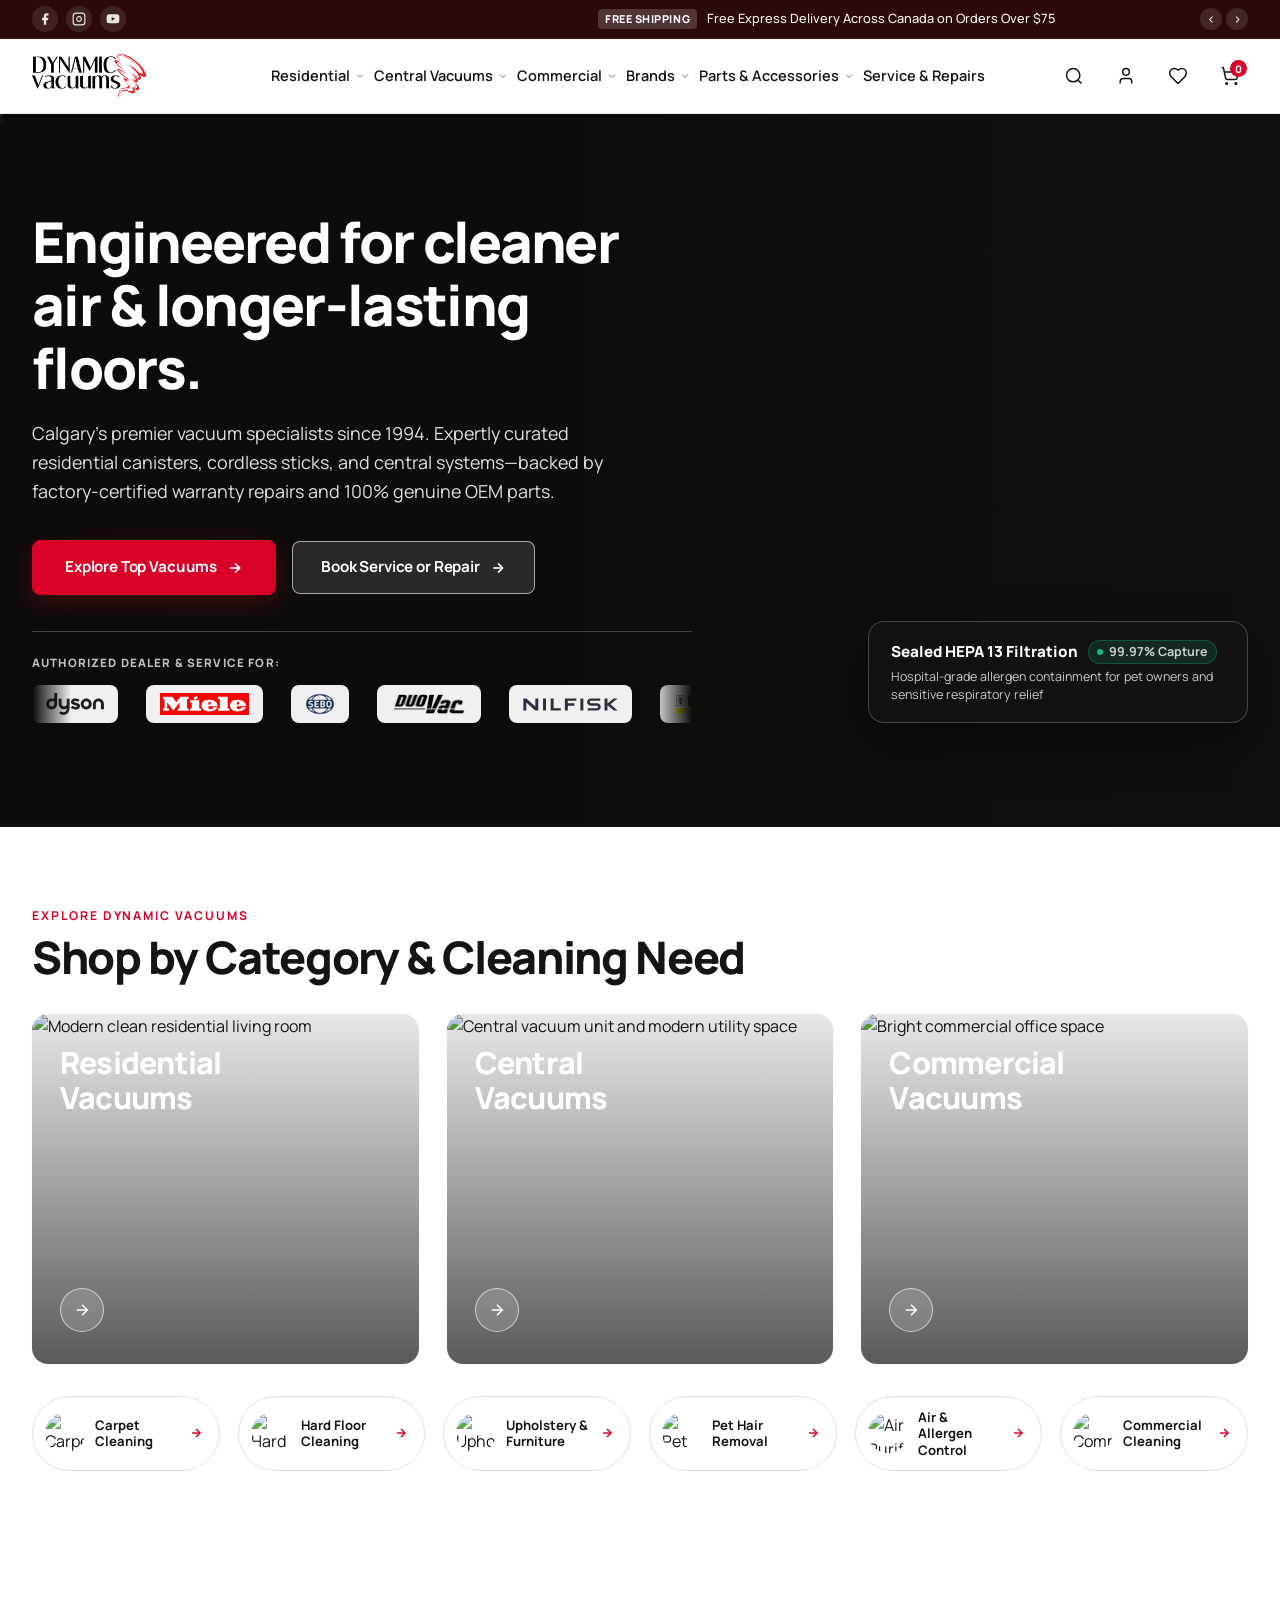
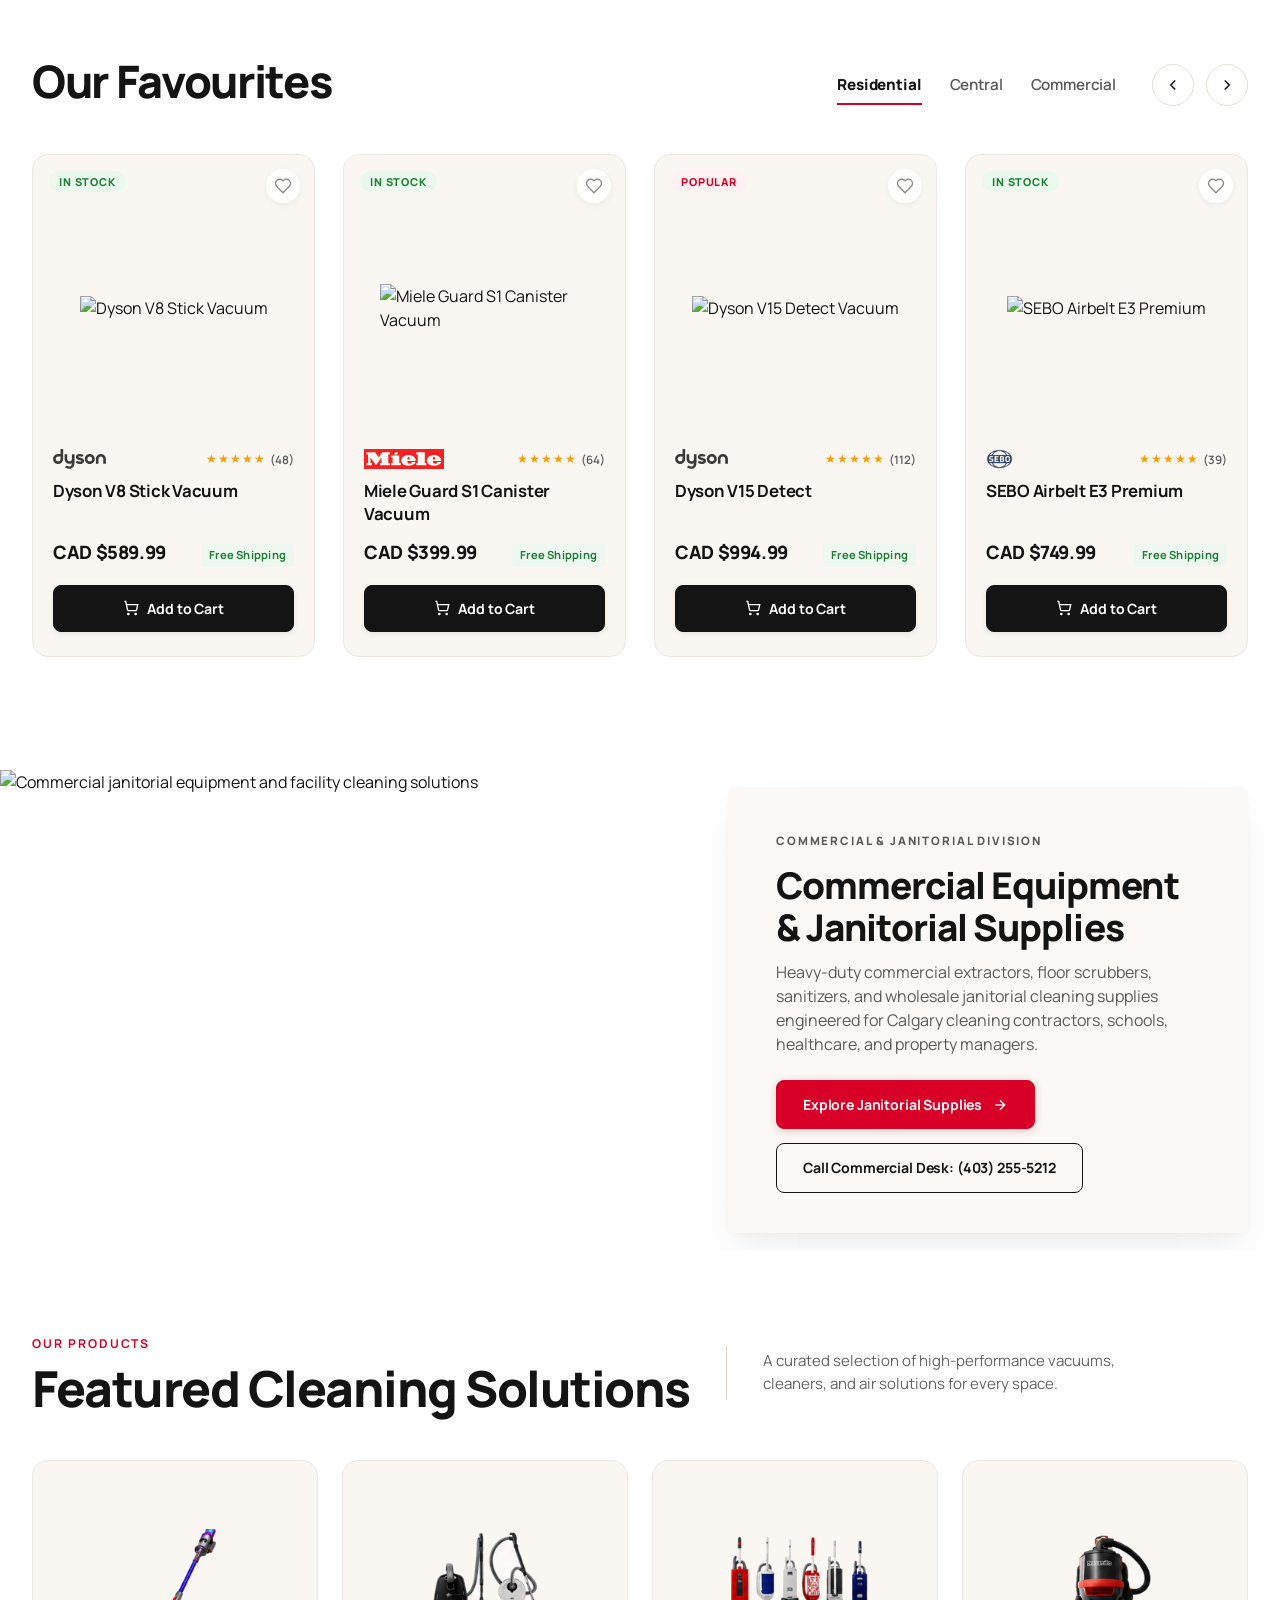
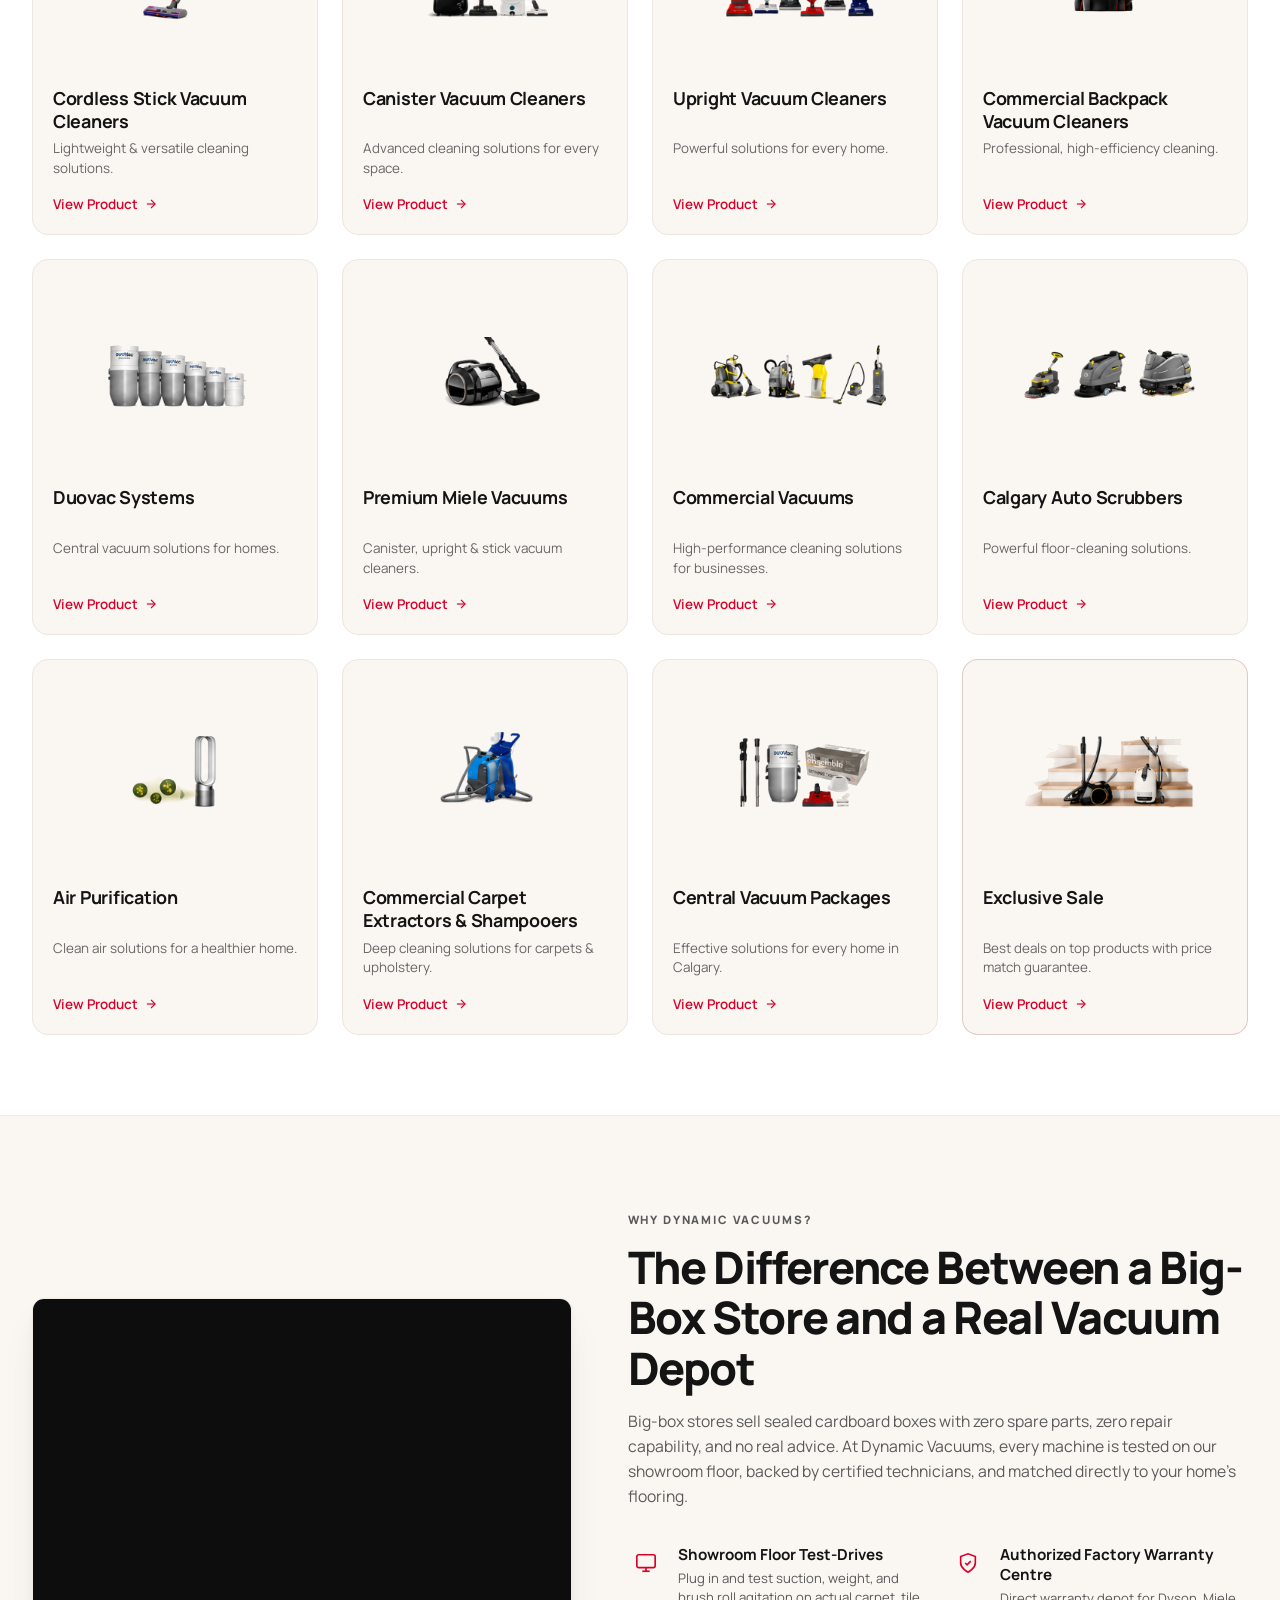
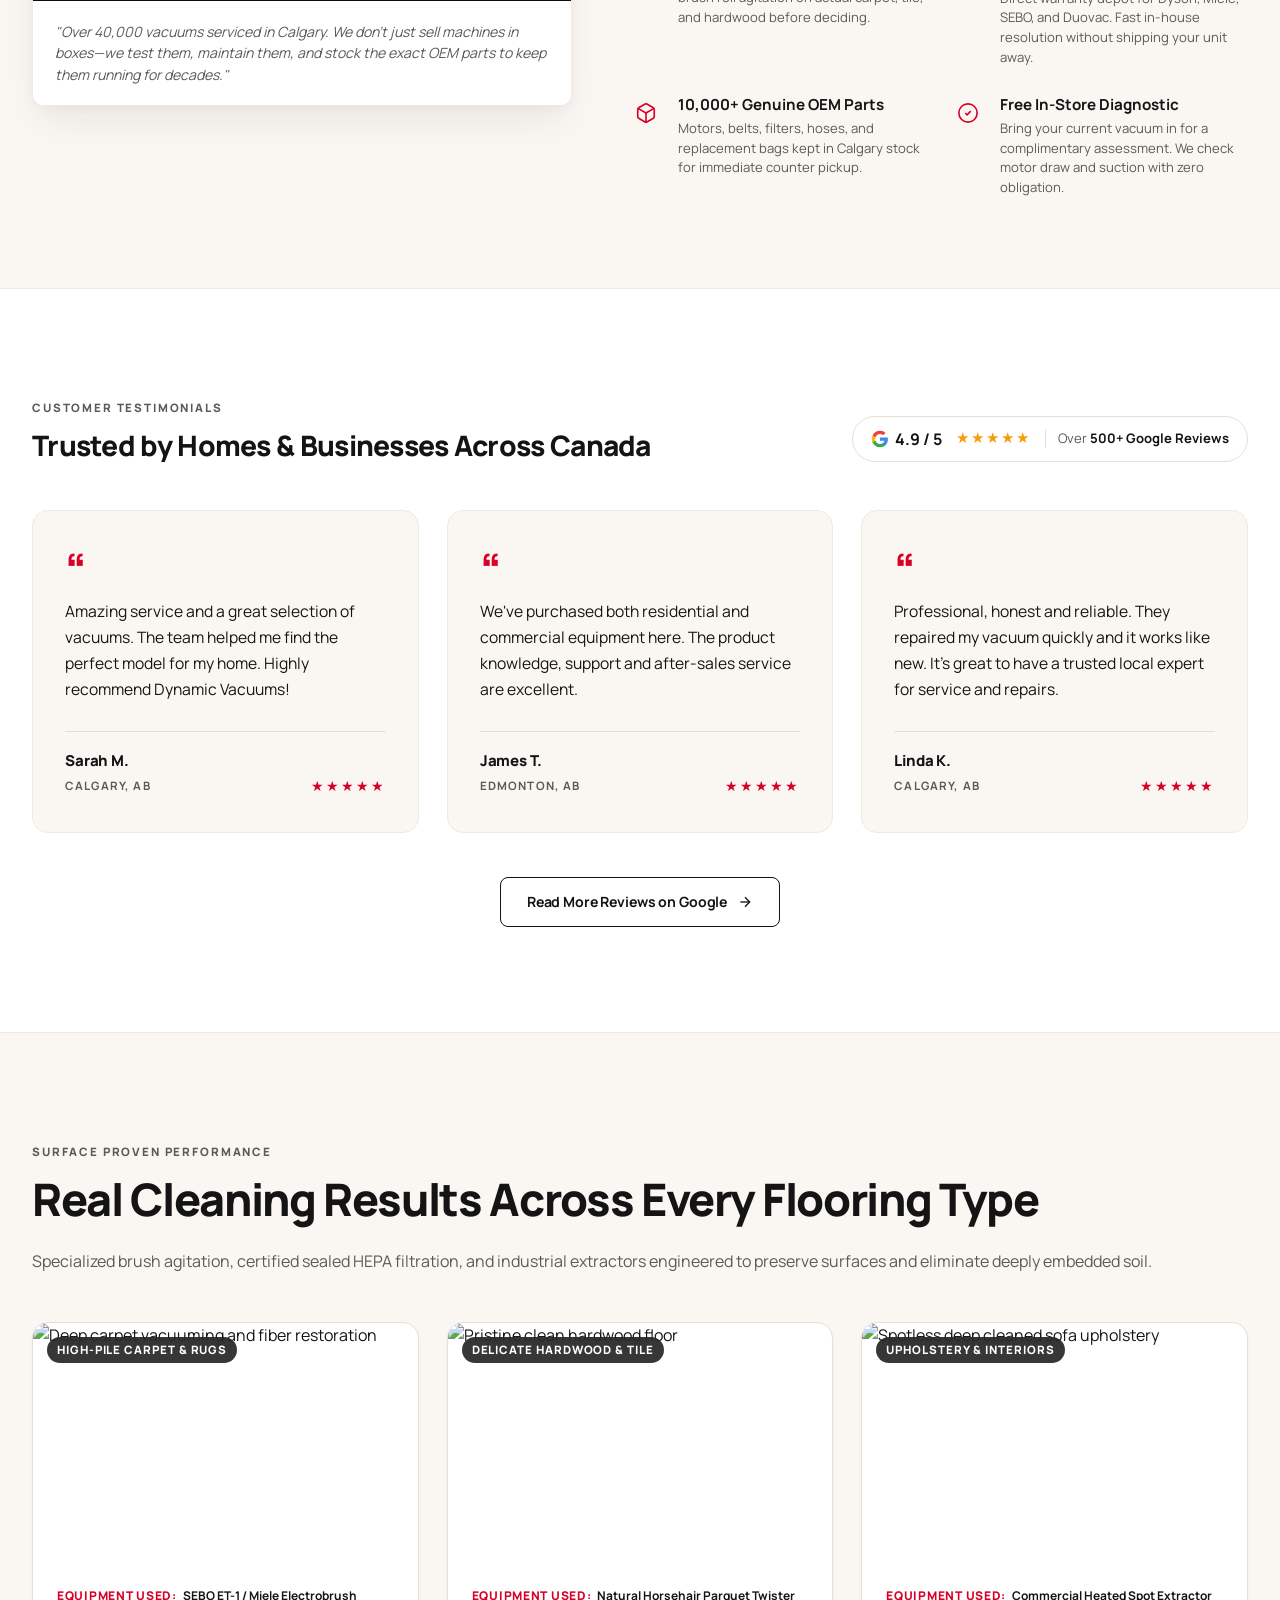
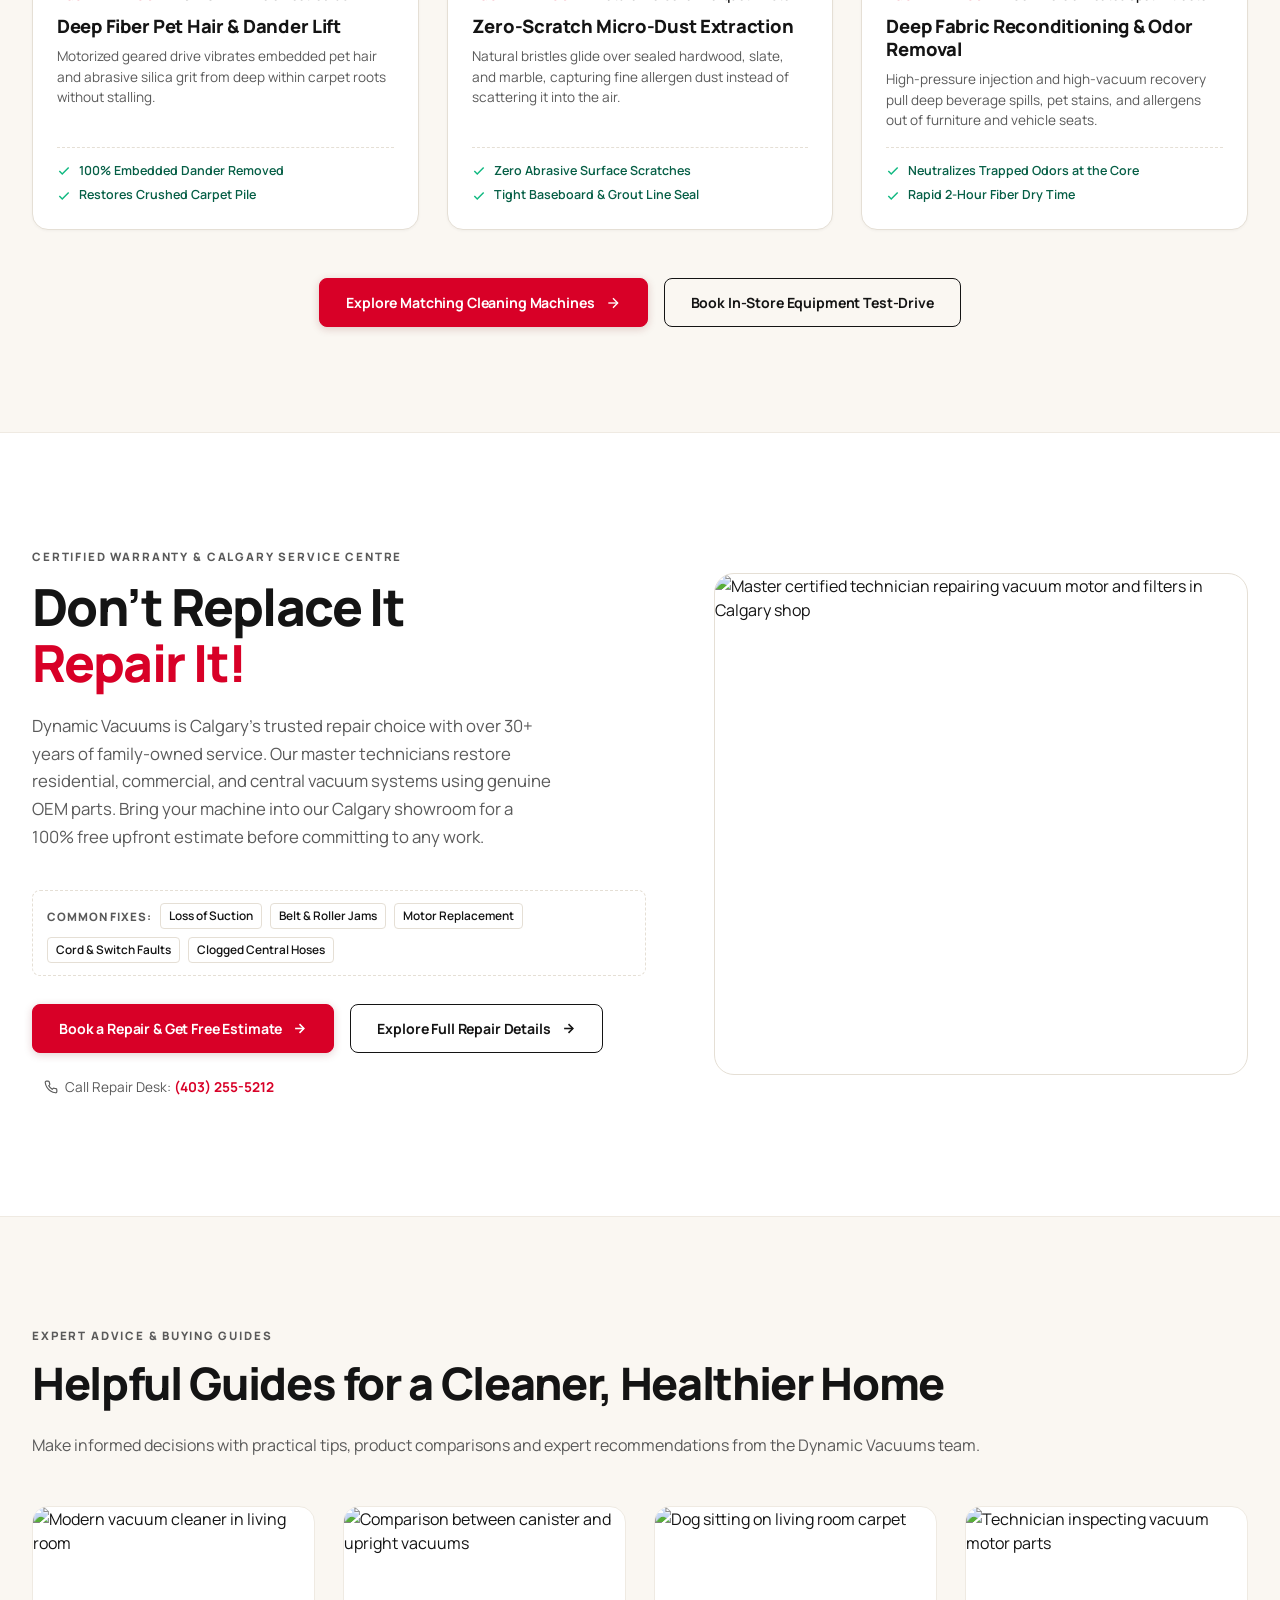
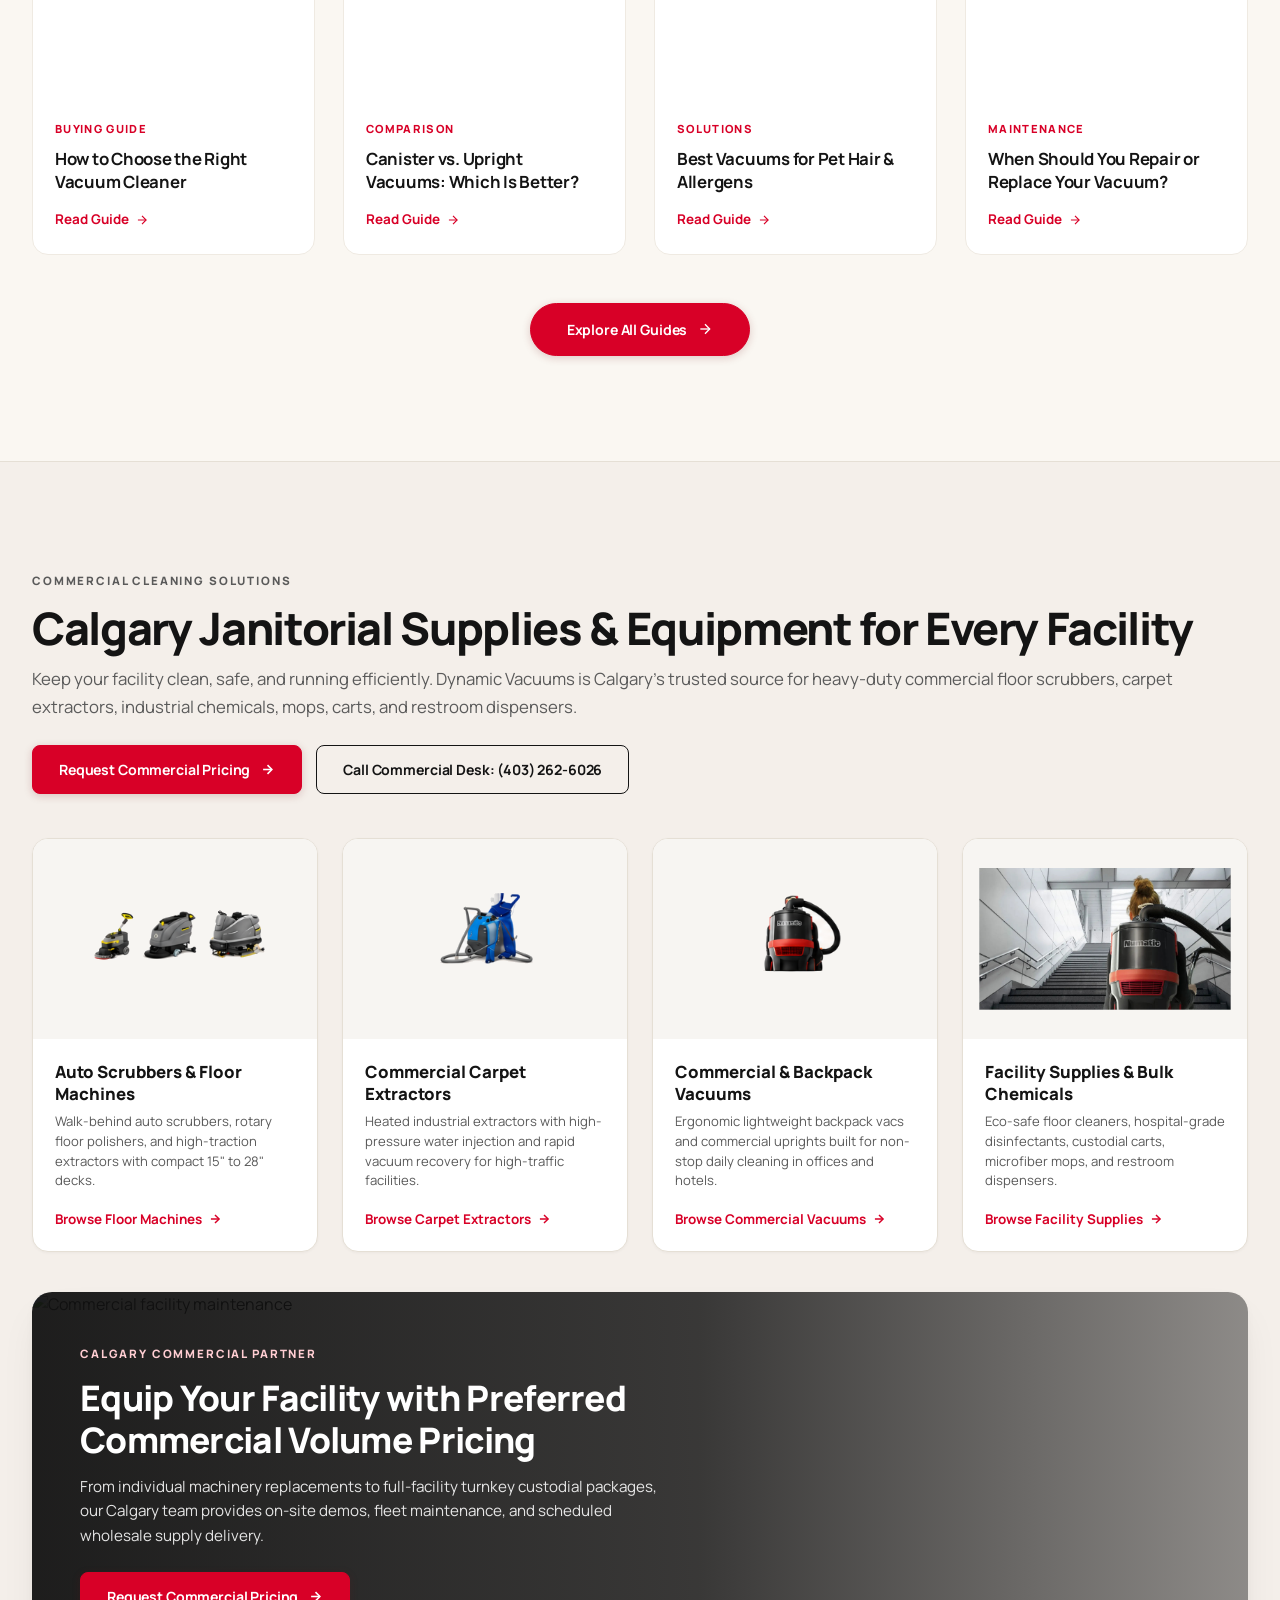
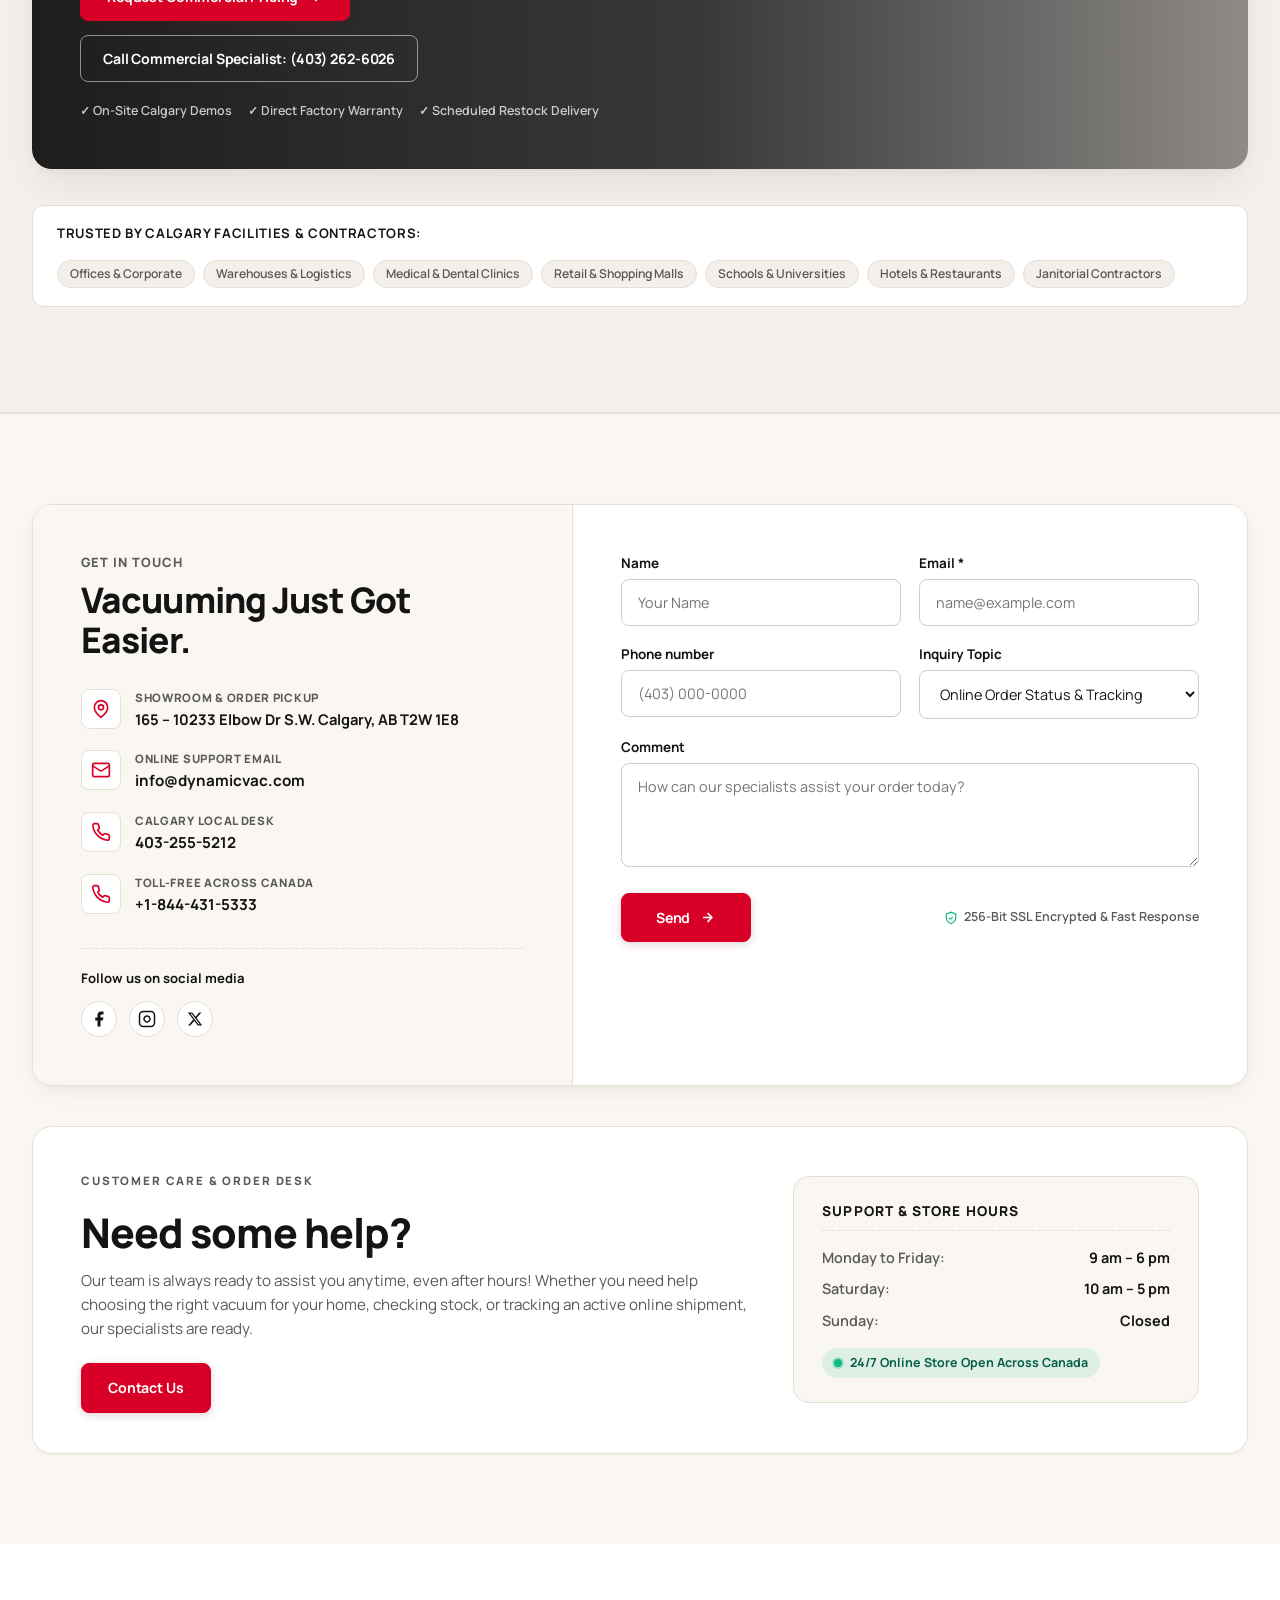
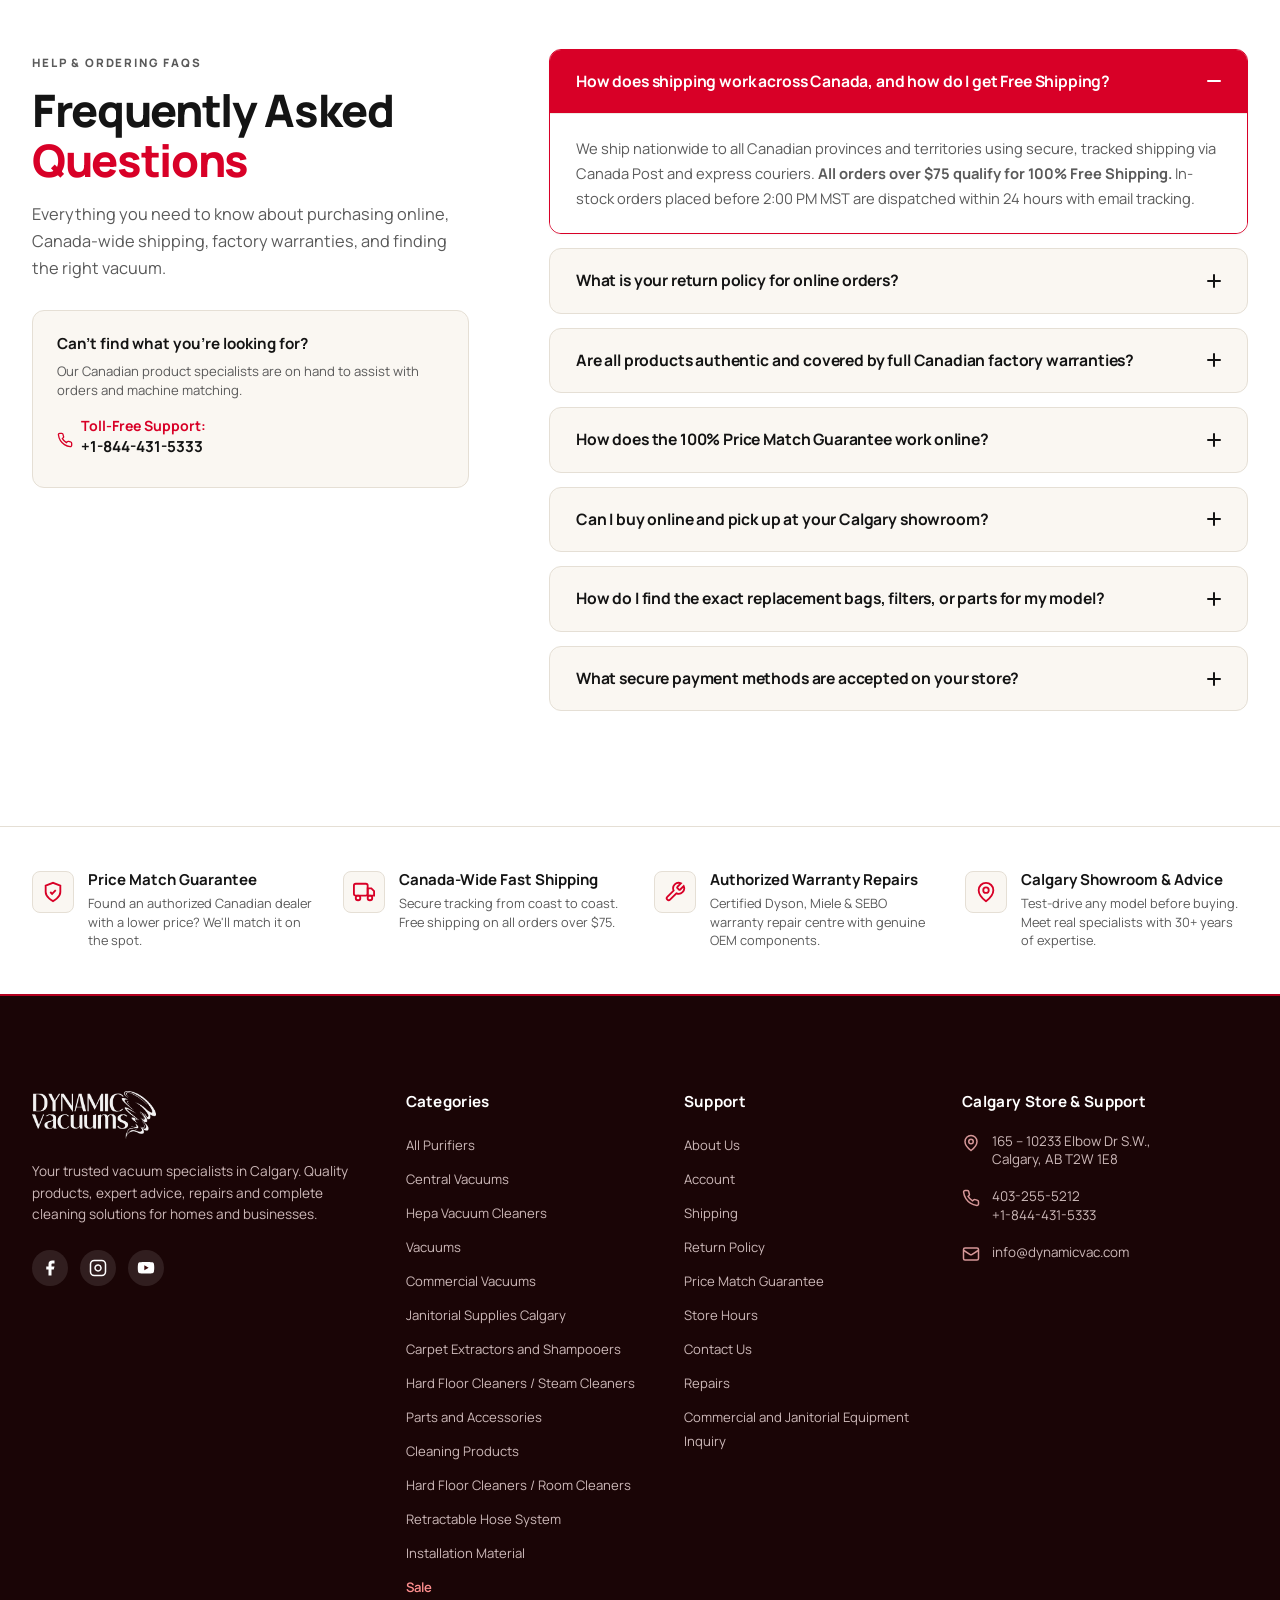
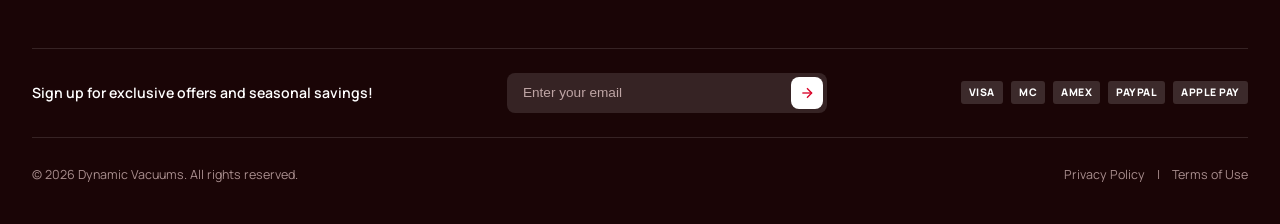
==== commit daca4afe: "Set index.html as main page and remove other HTML files" ====
--- a/index.html
+++ b/index.html
@@ -15,23 +15,46 @@
 </head>
 <body>
 
-  <!-- Top Announcement Bar -->
-  <aside class="top-bar" aria-label="Announcement & benefits">
+  <!-- Top Announcement Utility Bar: Social Icons & Offer Carousel Only -->
+  <aside class="top-bar" aria-label="Social Links & Special Offers">
     <div class="container top-bar__inner">
-      <div class="top-bar__left">
-        <span>Canadian-owned vacuum specialists</span>
-        <span class="divider">|</span>
-        <span>30+ years of experience</span>
-      </div>
-      <div class="top-bar__right">
-        <span class="top-bar__item">
-          <svg width="15" height="15" viewBox="0 0 24 24" fill="none" stroke="currentColor" stroke-width="2"><path d="M12 22s8-4 8-10V5l-8-3-8 3v7c0 6 8 10 8 10z"/></svg>
-          Price Match Guarantee
-        </span>
-        <span class="top-bar__item">
-          <svg width="16" height="16" viewBox="0 0 24 24" fill="none" stroke="currentColor" stroke-width="2"><rect x="1" y="3" width="15" height="13"/><polygon points="16 8 20 8 23 11 23 16 16 16 16 8"/><circle cx="5.5" cy="18.5" r="2.5"/><circle cx="18.5" cy="18.5" r="2.5"/></svg>
-          Canada-wide Shipping
-        </span>
+      <!-- Left: Social Icons -->
+      <div class="top-bar__socials" aria-label="Social media channels">
+        <a href="https://facebook.com" target="_blank" rel="noopener noreferrer" class="top-bar__social-link" aria-label="Facebook">
+          <svg width="14" height="14" viewBox="0 0 24 24" fill="currentColor"><path d="M18 2h-3a5 5 0 0 0-5 5v3H7v4h3v8h4v-8h3l1-4h-4V7a1 1 0 0 1 1-1h3z"/></svg>
+        </a>
+        <a href="https://instagram.com" target="_blank" rel="noopener noreferrer" class="top-bar__social-link" aria-label="Instagram">
+          <svg width="14" height="14" viewBox="0 0 24 24" fill="none" stroke="currentColor" stroke-width="2"><rect width="20" height="20" x="2" y="2" rx="5" ry="5"/><path d="M16 11.37A4 4 0 1 1 12.63 8 4 4 0 0 1 16 11.37z"/><line x1="17.5" y1="6.5" x2="17.51" y2="6.5"/></svg>
+        </a>
+        <a href="https://youtube.com" target="_blank" rel="noopener noreferrer" class="top-bar__social-link" aria-label="YouTube">
+          <svg width="14" height="14" viewBox="0 0 24 24" fill="currentColor"><path d="M22.54 6.42a2.78 2.78 0 0 0-1.94-2C18.88 4 12 4 12 4s-6.88 0-8.6.46a2.78 2.78 0 0 0-1.94 2A29 29 0 0 0 1 11.75a29 29 0 0 0 .46 5.33A2.78 2.78 0 0 0 3.4 19c1.72.46 8.6.46 8.6.46s6.88 0 8.6-.46a2.78 2.78 0 0 0 1.94-2 29 29 0 0 0 .46-5.25 29 29 0 0 0-.46-5.33z"/><polygon points="9.75 15.02 15.5 11.75 9.75 8.48 9.75 15.02" fill="#2a0809"/></svg>
+        </a>
+      </div>
+
+      <!-- Right: Offer Carousel -->
+      <div class="top-bar__offers" aria-label="Special Offers Carousel">
+        <div class="offers-track" id="offersTrack">
+          <div class="offer-slide active">
+            <span class="offer-tag">FREE SHIPPING</span>
+            <span>Free Express Delivery Across Canada on Orders Over $75</span>
+          </div>
+          <div class="offer-slide">
+            <span class="offer-tag">PRICE MATCH</span>
+            <span>100% Price Match Guarantee on Authorized Canadian Dealers</span>
+          </div>
+          <div class="offer-slide">
+            <span class="offer-tag">WARRANTY CENTRE</span>
+            <span>Certified Warranty Service: Dyson, Miele, SEBO &amp; Duovac</span>
+          </div>
+          <div class="offer-slide">
+            <span class="offer-tag">CALGARY SHOWROOM</span>
+            <span>In-Store Testing &amp; Free Diagnostic Estimates — Open Mon–Sat</span>
+          </div>
+        </div>
+        <div class="offers-nav">
+          <button class="offer-arrow prev" aria-label="Previous offer" onclick="prevOffer()">‹</button>
+          <button class="offer-arrow next" aria-label="Next offer" onclick="nextOffer()">›</button>
+        </div>
       </div>
     </div>
   </aside>
@@ -116,11 +139,6 @@
 
       <div class="container hero-container-rel">
         <div class="hero-card-content">
-          <div class="hero-chip-row">
-            <span class="hero-chip-badge">Authorized Canadian Master Dealer</span>
-            <span class="hero-chip-brands">Dyson · Miele · SEBO · Duovac · Numatic</span>
-          </div>
-
           <h1 class="hero-title">Engineered for cleaner air &amp; longer-lasting floors.</h1>
           
           <p class="hero-subtext">Calgary’s premier vacuum specialists since 1994. Expertly curated residential canisters, cordless sticks, and central systems—backed by factory-certified warranty repairs and 100% genuine OEM parts.</p>
@@ -136,31 +154,51 @@
             </a>
           </div>
 
-          <!-- Human Micro-Trust Points -->
-          <div class="hero-trust-bar">
-            <div class="trust-bar-item">
-              <span class="trust-check">✓</span>
-              <span>100% Canadian Price Match</span>
-            </div>
-            <div class="trust-bar-item">
-              <span class="trust-check">✓</span>
-              <span>Free Fast Shipping Over $75</span>
-            </div>
-            <div class="trust-bar-item">
-              <span class="trust-check">✓</span>
-              <span>Same-Day In-Store Diagnostics</span>
+          <!-- Brand Logos Carousel (Hero) -->
+          <div class="hero-brands-wrap" aria-label="Featured vacuum manufacturers">
+            <div class="hero-brands-label">AUTHORIZED DEALER &amp; SERVICE FOR:</div>
+            <div class="hero-brands-marquee">
+              <div class="brands-marquee-track">
+                <!-- Set 1 -->
+                <span class="hero-brand-item"><img src="images/brands/dyson.svg" alt="Dyson" class="hero-brand-logo"></span>
+                <span class="hero-brand-item"><img src="images/brands/miele.svg" alt="Miele" class="hero-brand-logo"></span>
+                <span class="hero-brand-item"><img src="images/brands/sebo.png" alt="SEBO" class="hero-brand-logo"></span>
+                <span class="hero-brand-item"><img src="images/brands/duovac.png" alt="Duovac" class="hero-brand-logo"></span>
+                <span class="hero-brand-item"><img src="images/brands/nilfisk.svg" alt="Nilfisk" class="hero-brand-logo"></span>
+                <span class="hero-brand-item"><img src="images/brands/karcher.png" alt="Kärcher" class="hero-brand-logo"></span>
+                <span class="hero-brand-item"><img src="images/brands/cyclovac.png" alt="CycloVac" class="hero-brand-logo"></span>
+                <span class="hero-brand-item"><img src="images/brands/numatic.png" alt="Numatic / Henry" class="hero-brand-logo"></span>
+                <span class="hero-brand-item"><img src="images/brands/beam.png" alt="Beam Central Vacuums" class="hero-brand-logo"></span>
+                <span class="hero-brand-item"><img src="images/brands/drainvac.svg" alt="Drainvac" class="hero-brand-logo"></span>
+                <span class="hero-brand-item"><img src="images/brands/bissell.png" alt="Bissell" class="hero-brand-logo"></span>
+                <span class="hero-brand-item"><img src="images/brands/hoover.png" alt="Hoover" class="hero-brand-logo"></span>
+                <span class="hero-brand-item"><img src="images/brands/sanitaire.png" alt="Sanitaire" class="hero-brand-logo"></span>
+                <span class="hero-brand-item"><img src="images/brands/electrolux.png" alt="Electrolux" class="hero-brand-logo"></span>
+                <span class="hero-brand-item"><img src="images/brands/shark.png" alt="Shark" class="hero-brand-logo"></span>
+
+                <!-- Set 2 (Duplicate for seamless infinite scroll) -->
+                <span class="hero-brand-item" aria-hidden="true"><img src="images/brands/dyson.svg" alt="" class="hero-brand-logo"></span>
+                <span class="hero-brand-item" aria-hidden="true"><img src="images/brands/miele.svg" alt="" class="hero-brand-logo"></span>
+                <span class="hero-brand-item" aria-hidden="true"><img src="images/brands/sebo.png" alt="" class="hero-brand-logo"></span>
+                <span class="hero-brand-item" aria-hidden="true"><img src="images/brands/duovac.png" alt="" class="hero-brand-logo"></span>
+                <span class="hero-brand-item" aria-hidden="true"><img src="images/brands/nilfisk.svg" alt="" class="hero-brand-logo"></span>
+                <span class="hero-brand-item" aria-hidden="true"><img src="images/brands/karcher.png" alt="" class="hero-brand-logo"></span>
+                <span class="hero-brand-item" aria-hidden="true"><img src="images/brands/cyclovac.png" alt="" class="hero-brand-logo"></span>
+                <span class="hero-brand-item" aria-hidden="true"><img src="images/brands/numatic.png" alt="" class="hero-brand-logo"></span>
+                <span class="hero-brand-item" aria-hidden="true"><img src="images/brands/beam.png" alt="" class="hero-brand-logo"></span>
+                <span class="hero-brand-item" aria-hidden="true"><img src="images/brands/drainvac.svg" alt="" class="hero-brand-logo"></span>
+                <span class="hero-brand-item" aria-hidden="true"><img src="images/brands/bissell.png" alt="" class="hero-brand-logo"></span>
+                <span class="hero-brand-item" aria-hidden="true"><img src="images/brands/hoover.png" alt="" class="hero-brand-logo"></span>
+                <span class="hero-brand-item" aria-hidden="true"><img src="images/brands/sanitaire.png" alt="" class="hero-brand-logo"></span>
+                <span class="hero-brand-item" aria-hidden="true"><img src="images/brands/electrolux.png" alt="" class="hero-brand-logo"></span>
+                <span class="hero-brand-item" aria-hidden="true"><img src="images/brands/shark.png" alt="" class="hero-brand-logo"></span>
+              </div>
             </div>
           </div>
         </div>
 
         <!-- Floating Glassmorphic Live Metric Badge -->
         <div class="hero-floating-glass-card">
-          <div class="glass-card-icon">
-            <svg width="22" height="22" viewBox="0 0 24 24" fill="none" stroke="currentColor" stroke-width="2">
-              <path d="M12 22s8-4 8-10V5l-8-3-8 3v7c0 6 8 10 8 10z"/>
-              <polyline points="9 12 11 14 15 10"/>
-            </svg>
-          </div>
           <div class="glass-card-content">
             <div class="glass-card-header">
               <strong>Sealed HEPA 13 Filtration</strong>
@@ -172,16 +210,20 @@
       </div>
     </section>
 
-    <!-- Shop By Category Banners -->
-    <section class="section category-banners">
+    <!-- Shop By Category & Cleaning Need (Clubbed Discovery Section) -->
+    <section class="section category-banners category-needs-clubbed" id="categories">
       <div class="container">
-        <div class="section-label">SHOP BY CATEGORY</div>
+        <div class="category-clubbed__header">
+          <span class="eyebrow red-eyebrow">EXPLORE DYNAMIC VACUUMS</span>
+          <h2 class="section-title">Shop by Category &amp; Cleaning Need</h2>
+        </div>
+
         <div class="category-grid">
           <!-- Card 1 -->
           <article class="category-card">
             <img src="https://images.unsplash.com/photo-1600585154340-be6161a56a0c?auto=format&fit=crop&w=800&q=80" alt="Modern clean residential living room" class="category-card__img">
             <div class="category-card__overlay">
-              <h2 class="category-card__title">Residential<br>Vacuums</h2>
+              <h3 class="category-card__title">Residential<br>Vacuums</h3>
               <a href="#residential" class="category-card__btn" aria-label="View Residential Vacuums">
                 <svg width="18" height="18" viewBox="0 0 24 24" fill="none" stroke="currentColor" stroke-width="2"><path d="M5 12h14"/><path d="m12 5 7 7-7 7"/></svg>
               </a>
@@ -192,7 +234,7 @@
           <article class="category-card">
             <img src="https://images.unsplash.com/photo-1581578731548-c64695cc6952?auto=format&fit=crop&w=800&q=80" alt="Central vacuum unit and modern utility space" class="category-card__img">
             <div class="category-card__overlay">
-              <h2 class="category-card__title">Central<br>Vacuums</h2>
+              <h3 class="category-card__title">Central<br>Vacuums</h3>
               <a href="#central" class="category-card__btn" aria-label="View Central Vacuums">
                 <svg width="18" height="18" viewBox="0 0 24 24" fill="none" stroke="currentColor" stroke-width="2"><path d="M5 12h14"/><path d="m12 5 7 7-7 7"/></svg>
               </a>
@@ -203,53 +245,82 @@
           <article class="category-card">
             <img src="https://images.unsplash.com/photo-1497366216548-37526070297c?auto=format&fit=crop&w=800&q=80" alt="Bright commercial office space" class="category-card__img">
             <div class="category-card__overlay">
-              <h2 class="category-card__title">Commercial<br>Vacuums</h2>
+              <h3 class="category-card__title">Commercial<br>Vacuums</h3>
               <a href="#commercial" class="category-card__btn" aria-label="View Commercial Vacuums">
                 <svg width="18" height="18" viewBox="0 0 24 24" fill="none" stroke="currentColor" stroke-width="2"><path d="M5 12h14"/><path d="m12 5 7 7-7 7"/></svg>
               </a>
             </div>
           </article>
         </div>
-      </div>
-    </section>
-
-    <!-- Trust Badges Strip -->
-    <section class="trust-strip" aria-label="Customer Guarantees">
-      <div class="container trust-strip__inner">
-        <div class="trust-item">
-          <div class="trust-item__icon">
-            <svg width="22" height="22" viewBox="0 0 24 24" fill="none" stroke="currentColor" stroke-width="1.8"><path d="M12 22s8-4 8-10V5l-8-3-8 3v7c0 6 8 10 8 10z"/><path d="m9 12 2 2 4-4"/></svg>
-          </div>
-          <div class="trust-item__text">
-            <strong>Price Match</strong>
-            <span>Guarantee</span>
-          </div>
-        </div>
-        <div class="trust-item">
-          <div class="trust-item__icon">
-            <svg width="22" height="22" viewBox="0 0 24 24" fill="none" stroke="currentColor" stroke-width="1.8"><rect x="1" y="3" width="15" height="13"/><polygon points="16 8 20 8 23 11 23 16 16 16 16 8"/><circle cx="5.5" cy="18.5" r="2.5"/><circle cx="18.5" cy="18.5" r="2.5"/></svg>
-          </div>
-          <div class="trust-item__text">
-            <strong>Canada-wide</strong>
-            <span>Shipping</span>
-          </div>
-        </div>
-        <div class="trust-item">
-          <div class="trust-item__icon">
-            <svg width="22" height="22" viewBox="0 0 24 24" fill="none" stroke="currentColor" stroke-width="1.8"><path d="M14.7 6.3a1 1 0 0 0 0 1.4l1.6 1.6a1 1 0 0 0 1.4 0l3.77-3.77a6 6 0 0 1-7.94 7.94l-6.91 6.91a2.12 2.12 0 0 1-3-3l6.91-6.91a6 6 0 0 1 7.94-7.94l-3.76 3.76z"/></svg>
-          </div>
-          <div class="trust-item__text">
-            <strong>Service &</strong>
-            <span>Repairs</span>
-          </div>
-        </div>
-        <div class="trust-item">
-          <div class="trust-item__icon">
-            <svg width="22" height="22" viewBox="0 0 24 24" fill="none" stroke="currentColor" stroke-width="1.8"><path d="M20 10c0 6-8 12-8 12s-8-6-8-12a8 8 0 0 1 16 0Z"/><circle cx="12" cy="10" r="3"/></svg>
-          </div>
-          <div class="trust-item__text">
-            <strong>Locally</strong>
-            <span>Owned</span>
+
+        <!-- Integrated Sub-Section: Shop By Cleaning Need -->
+        <div class="cleaning-needs-clubbed-row">
+          <div class="needs-grid">
+            <!-- Item 1 -->
+            <a href="https://dynamicvac.com/collections/carpet-extractors" class="need-card">
+              <div class="need-card__icon-wrap">
+                <img src="https://images.unsplash.com/photo-1527515637462-cff94eecc1ac?auto=format&fit=crop&w=150&q=80" alt="Carpet Cleaning" class="need-card__thumb">
+              </div>
+              <span class="need-card__name">Carpet Cleaning</span>
+              <div class="need-card__arrow">
+                <svg width="14" height="14" viewBox="0 0 24 24" fill="none" stroke="currentColor" stroke-width="2.5"><path d="M5 12h14"/><path d="m12 5 7 7-7 7"/></svg>
+              </div>
+            </a>
+
+            <!-- Item 2 -->
+            <a href="https://dynamicvac.com/collections/hard-floor-cleaners" class="need-card">
+              <div class="need-card__icon-wrap">
+                <img src="https://images.unsplash.com/photo-1581858726788-75bc0f6a952d?auto=format&fit=crop&w=150&q=80" alt="Hard Floor Cleaning" class="need-card__thumb">
+              </div>
+              <span class="need-card__name">Hard Floor Cleaning</span>
+              <div class="need-card__arrow">
+                <svg width="14" height="14" viewBox="0 0 24 24" fill="none" stroke="currentColor" stroke-width="2.5"><path d="M5 12h14"/><path d="m12 5 7 7-7 7"/></svg>
+              </div>
+            </a>
+
+            <!-- Item 3 -->
+            <a href="https://dynamicvac.com/collections/steam-cleaners" class="need-card">
+              <div class="need-card__icon-wrap">
+                <img src="https://images.unsplash.com/photo-1555041469-a586c61ea9bc?auto=format&fit=crop&w=150&q=80" alt="Upholstery & Furniture" class="need-card__thumb">
+              </div>
+              <span class="need-card__name">Upholstery &amp; Furniture</span>
+              <div class="need-card__arrow">
+                <svg width="14" height="14" viewBox="0 0 24 24" fill="none" stroke="currentColor" stroke-width="2.5"><path d="M5 12h14"/><path d="m12 5 7 7-7 7"/></svg>
+              </div>
+            </a>
+
+            <!-- Item 4 -->
+            <a href="https://dynamicvac.com/collections/hepa-vacuum-cleaners" class="need-card">
+              <div class="need-card__icon-wrap">
+                <img src="https://images.unsplash.com/photo-1552053831-71594a27632d?auto=format&fit=crop&w=150&q=80" alt="Pet Hair Removal" class="need-card__thumb">
+              </div>
+              <span class="need-card__name">Pet Hair Removal</span>
+              <div class="need-card__arrow">
+                <svg width="14" height="14" viewBox="0 0 24 24" fill="none" stroke="currentColor" stroke-width="2.5"><path d="M5 12h14"/><path d="m12 5 7 7-7 7"/></svg>
+              </div>
+            </a>
+
+            <!-- Item 5 -->
+            <a href="https://dynamicvac.com/collections/air-purifiers" class="need-card">
+              <div class="need-card__icon-wrap">
+                <img src="https://images.unsplash.com/photo-1584622650111-993a426fbf0a?auto=format&fit=crop&w=150&q=80" alt="Air Purification & Allergens" class="need-card__thumb">
+              </div>
+              <span class="need-card__name">Air &amp; Allergen Control</span>
+              <div class="need-card__arrow">
+                <svg width="14" height="14" viewBox="0 0 24 24" fill="none" stroke="currentColor" stroke-width="2.5"><path d="M5 12h14"/><path d="m12 5 7 7-7 7"/></svg>
+              </div>
+            </a>
+
+            <!-- Item 6 -->
+            <a href="https://dynamicvac.com/collections/commercial-vacuums" class="need-card">
+              <div class="need-card__icon-wrap">
+                <img src="https://images.unsplash.com/photo-1628177142898-93e36e4e3a50?auto=format&fit=crop&w=150&q=80" alt="Commercial Cleaning" class="need-card__thumb">
+              </div>
+              <span class="need-card__name">Commercial Cleaning</span>
+              <div class="need-card__arrow">
+                <svg width="14" height="14" viewBox="0 0 24 24" fill="none" stroke="currentColor" stroke-width="2.5"><path d="M5 12h14"/><path d="m12 5 7 7-7 7"/></svg>
+              </div>
+            </a>
           </div>
         </div>
       </div>
@@ -291,7 +362,7 @@
             </div>
             <div class="product-card__body">
               <div class="product-card__meta">
-                <span class="product-card__brand">DYSON</span>
+                <span class="product-card__brand"><img src="images/brands/dyson.svg" alt="Dyson" class="product-card__brand-logo" title="Dyson"></span>
                 <div class="product-card__rating">
                   <span class="stars">★★★★★</span>
                   <span class="count">(48)</span>
@@ -322,7 +393,7 @@
             </div>
             <div class="product-card__body">
               <div class="product-card__meta">
-                <span class="product-card__brand">MIELE</span>
+                <span class="product-card__brand"><img src="images/brands/miele.svg" alt="Miele" class="product-card__brand-logo" title="Miele"></span>
                 <div class="product-card__rating">
                   <span class="stars">★★★★★</span>
                   <span class="count">(64)</span>
@@ -353,7 +424,7 @@
             </div>
             <div class="product-card__body">
               <div class="product-card__meta">
-                <span class="product-card__brand">DYSON</span>
+                <span class="product-card__brand"><img src="images/brands/dyson.svg" alt="Dyson" class="product-card__brand-logo" title="Dyson"></span>
                 <div class="product-card__rating">
                   <span class="stars">★★★★★</span>
                   <span class="count">(112)</span>
@@ -384,7 +455,7 @@
             </div>
             <div class="product-card__body">
               <div class="product-card__meta">
-                <span class="product-card__brand">SEBO</span>
+                <span class="product-card__brand"><img src="images/brands/sebo.png" alt="SEBO" class="product-card__brand-logo" title="SEBO"></span>
                 <div class="product-card__rating">
                   <span class="stars">★★★★★</span>
                   <span class="count">(39)</span>
@@ -405,20 +476,25 @@
       </div>
     </section>
 
-    <!-- Whole-Home Solutions: Central Vacuum Systems Banner -->
-    <section class="banner-central">
+    <!-- Commercial & Janitorial Equipment CTA -->
+    <section class="banner-central banner-janitorial" id="janitorial" aria-label="Commercial and Janitorial Equipment">
       <div class="banner-central__bg">
-        <img src="https://images.unsplash.com/photo-1600596542815-ffad4c1539a9?auto=format&fit=crop&w=1800&q=80" alt="Modern luxury living room interior" class="banner-central__img">
+        <img src="https://images.unsplash.com/photo-1628177142898-93e36e4e3a50?auto=format&fit=crop&w=1800&q=80" alt="Commercial janitorial equipment and facility cleaning solutions" class="banner-central__img">
       </div>
       <div class="container banner-central__content-wrap">
         <div class="banner-central__box">
-          <span class="eyebrow">WHOLE-HOME SOLUTIONS</span>
-          <h2 class="banner-central__title">Central Vacuum Systems</h2>
-          <p class="banner-central__text">Quiet, powerful and built into your home.</p>
-          <a href="#central" class="btn btn-outline-dark">
-            Explore Systems
-            <svg width="16" height="16" viewBox="0 0 24 24" fill="none" stroke="currentColor" stroke-width="2"><path d="M5 12h14"/><path d="m12 5 7 7-7 7"/></svg>
-          </a>
+          <span class="eyebrow">COMMERCIAL &amp; JANITORIAL DIVISION</span>
+          <h2 class="banner-central__title">Commercial Equipment &amp; Janitorial Supplies</h2>
+          <p class="banner-central__text">Heavy-duty commercial extractors, floor scrubbers, sanitizers, and wholesale janitorial cleaning supplies engineered for Calgary cleaning contractors, schools, healthcare, and property managers.</p>
+          <div class="banner-central__actions">
+            <a href="https://dynamicvac.com/collections/janitorial-equipment" target="_blank" rel="noopener noreferrer" class="btn btn-primary">
+              Explore Janitorial Supplies
+              <svg width="16" height="16" viewBox="0 0 24 24" fill="none" stroke="currentColor" stroke-width="2"><path d="M5 12h14"/><path d="m12 5 7 7-7 7"/></svg>
+            </a>
+            <a href="tel:4032555212" class="btn btn-outline-dark">
+              Call Commercial Desk: (403) 255-5212
+            </a>
+          </div>
         </div>
       </div>
     </section>
@@ -622,75 +698,77 @@
     </section>
 
     <!-- Why Dynamic Vacuums? -->
-    <section class="section why-us-section">
+    <section class="section why-us-section" id="about-us">
       <div class="container why-us-grid">
-        <!-- Video Player Column -->
-        <div class="video-container">
-          <div class="video-wrapper" id="videoBox">
-            <img src="https://images.unsplash.com/photo-1556761175-5973dc0f32e7?auto=format&fit=crop&w=1000&q=80" alt="Tarik Assef - Dynamic Vacuums" class="video-poster">
-            <button class="play-btn" aria-label="Play video interview with Tarik Assef">
-              <svg width="24" height="24" viewBox="0 0 24 24" fill="currentColor"><polygon points="5 3 19 12 5 21 5 3"/></svg>
-            </button>
-            <div class="video-badge">
-              <div class="video-badge__name">Tarik Assef</div>
-              <div class="video-badge__sub">Dynamic Vacuums</div>
-            </div>
-            <div class="video-controls-overlay">
-              <span class="video-time">0:00 / 0:21</span>
-              <div class="video-progress"><div class="video-progress__bar"></div></div>
-              <svg width="16" height="16" viewBox="0 0 24 24" fill="none" stroke="currentColor" stroke-width="2"><polygon points="11 5 6 9 2 9 2 15 6 15 11 19 11 5"/><path d="M15.54 8.46a5 5 0 0 1 0 7.07"/></svg>
+        <!-- Video Player Column / Real Vimeo Founder Story -->
+        <div class="video-container founder-spotlight">
+          <div class="founder-card founder-card--video">
+            <div class="founder-video-wrap">
+              <iframe 
+                src="https://player.vimeo.com/video/909524809?title=0&byline=0&portrait=0&badge=0&autopause=0&player_id=0&app_id=58479" 
+                frameborder="0" 
+                allow="autoplay; fullscreen; picture-in-picture; clipboard-write; encrypted-media" 
+                allowfullscreen 
+                class="founder-vimeo-frame" 
+                title="Dynamic Vacuums - Calgary Vacuum Specialists Since 1994">
+              </iframe>
+            </div>
+            <div class="founder-card__footer">
+              <div class="founder-quote-banner">
+                <p>"Over 40,000 vacuums serviced in Calgary. We don't just sell machines in boxes—we test them, maintain them, and stock the exact OEM parts to keep them running for decades."</p>
+              </div>
             </div>
           </div>
         </div>
 
         <!-- Content Column -->
         <div class="why-us-content">
-          <span class="eyebrow">WHY DYNAMIC VACUUMS?</span>
-          <h2 class="section-title">Trusted Vacuum Expertise for Your Home and Business</h2>
-          <p class="why-us-lead">If your vacuum cleaner has been in use for many years, it may be time to get it tuned up or replaced with a new one. Here at Dynamic Vacuums, we offer premium vacuum sales and repair services.</p>
+          <span class="eyebrow red-eyebrow">WHY DYNAMIC VACUUMS?</span>
+          <h2 class="section-title">The Difference Between a Big-Box Store and a Real Vacuum Depot</h2>
+          <p class="why-us-lead">Big-box stores sell sealed cardboard boxes with zero spare parts, zero repair capability, and no real advice. At Dynamic Vacuums, every machine is tested on our showroom floor, backed by certified technicians, and matched directly to your home's flooring.</p>
 
           <div class="features-2x2">
             <!-- Feature 1 -->
             <div class="feature-item">
               <div class="feature-item__icon">
-                <svg width="24" height="24" viewBox="0 0 24 24" fill="none" stroke="currentColor" stroke-width="1.8"><path d="M17 21v-2a4 4 0 0 0-4-4H5a4 4 0 0 0-4 4v2"/><circle cx="9" cy="7" r="4"/><path d="M23 21v-2a4 4 0 0 0-3-3.87"/><path d="M16 3.13a4 4 0 0 1 0 7.75"/></svg>
+                <svg width="22" height="22" viewBox="0 0 24 24" fill="none" stroke="currentColor" stroke-width="1.8"><rect x="2" y="3" width="20" height="14" rx="2"/><line x1="8" y1="21" x2="16" y2="21"/><line x1="12" y1="17" x2="12" y2="21"/></svg>
               </div>
               <div class="feature-item__text">
-                <h3 class="feature-item__title">Family Owned and Operated</h3>
-                <p>Proudly serving the Calgary community and all of Canada for over 30 years.</p>
+                <h3 class="feature-item__title">Showroom Floor Test-Drives</h3>
+                <p>Plug in and test suction, weight, and brush roll agitation on actual carpet, tile, and hardwood before deciding.</p>
               </div>
             </div>
 
             <!-- Feature 2 -->
             <div class="feature-item">
               <div class="feature-item__icon">
-                <svg width="24" height="24" viewBox="0 0 24 24" fill="none" stroke="currentColor" stroke-width="1.8"><path d="M6 9H4.5a2.5 2.5 0 0 1 0-5H6"/><path d="M18 9h1.5a2.5 2.5 0 0 0 0-5H18"/><path d="M4 22h16"/><path d="M10 14.66V17c0 .55-.47.98-.97 1.21C7.85 18.75 7 20.24 7 22"/><path d="M14 14.66V17c0 .55.47.98.97 1.21C16.15 18.75 17 20.24 17 22"/><path d="M18 2H6v7a6 6 0 0 0 12 0V2Z"/></svg>
+                <svg width="22" height="22" viewBox="0 0 24 24" fill="none" stroke="currentColor" stroke-width="1.8"><path d="M12 22s8-4 8-10V5l-8-3-8 3v7c0 6 8 10 8 10z"/><path d="m9 12 2 2 4-4"/></svg>
               </div>
               <div class="feature-item__text">
-                <h3 class="feature-item__title">The Perfect Vacuum for you</h3>
-                <p>We take the time to ensure we understand your exact needs to find the perfect solution.</p>
+                <h3 class="feature-item__title">Authorized Factory Warranty Centre</h3>
+                <p>Direct warranty depot for Dyson, Miele, SEBO, and Duovac. Fast in-house resolution without shipping your unit away.</p>
               </div>
             </div>
 
             <!-- Feature 3 -->
             <div class="feature-item">
               <div class="feature-item__icon">
-                <svg width="24" height="24" viewBox="0 0 24 24" fill="none" stroke="currentColor" stroke-width="1.8"><rect x="2" y="7" width="20" height="14" rx="2" ry="2"/><path d="M16 21V5a2 2 0 0 0-2-2h-4a2 2 0 0 0-2 2v16"/></svg>
+                <svg width="22" height="22" viewBox="0 0 24 24" fill="none" stroke="currentColor" stroke-width="1.8"><path d="M21 16V8a2 2 0 0 0-1-1.73l-7-4a2 2 0 0 0-2 0l-7 4A2 2 0 0 0 3 8v8a2 2 0 0 0 1 1.73l7 4a2 2 0 0 0 2 0l7-4A2 2 0 0 0 21 16z"/><polyline points="3.27 6.96 12 12.01 20.73 6.96"/><line x1="12" y1="22.08" x2="12" y2="12"/></svg>
               </div>
               <div class="feature-item__text">
-                <h3 class="feature-item__title">Where others Generalize, We Specialize</h3>
-                <p>From residential to commercial equipment, we provide service for all types and brands of vacuums.</p>
+                <h3 class="feature-item__title">10,000+ Genuine OEM Parts</h3>
+                <p>Motors, belts, filters, hoses, and replacement bags kept in Calgary stock for immediate counter pickup.</p>
               </div>
             </div>
 
             <!-- Feature 4 -->
             <div class="feature-item">
               <div class="feature-item__icon">
-                <svg width="24" height="24" viewBox="0 0 24 24" fill="none" stroke="currentColor" stroke-width="1.8"><path d="M12 22s8-4 8-10V5l-8-3-8 3v7c0 6 8 10 8 10z"/><path d="M12 8v4"/><path d="M12 16h.01"/></svg>
+                <svg width="22" height="22" viewBox="0 0 24 24" fill="none" stroke="currentColor" stroke-width="1.8"><circle cx="12" cy="12" r="10"/><path d="m9 12 2 2 4-4"/></svg>
               </div>
               <div class="feature-item__text">
-                <h3 class="feature-item__title">Authorized Service and Repair Experts</h3>
-                <p>Expert repairs and service at the lowest price guaranteed! We'll help you save time and money.</p>
+                <h3 class="feature-item__title">Free In-Store Diagnostic</h3>
+                <p>Bring your current vacuum in for a complimentary assessment. We check motor draw and suction with zero obligation.</p>
               </div>
             </div>
           </div>
@@ -701,22 +779,20 @@
     <!-- Customer Testimonials -->
     <section class="section testimonials-section">
       <div class="container">
-        <div class="testimonials-header">
-          <div>
+        <div class="testimonials-header testimonials-header--single-line">
+          <div class="testimonials-heading-wrap">
             <span class="eyebrow">CUSTOMER TESTIMONIALS</span>
-            <h2 class="section-title">Trusted by Homes & Businesses Across Canada</h2>
-          </div>
-          <div class="google-rating-box">
-            <div class="rating-num">4.9/5</div>
-            <div class="rating-stars" aria-label="5 out of 5 stars">
-              ★★★★★
-            </div>
-            <div class="rating-brand">
-              <span class="rating-count">500+</span>
-              <span class="google-logo">
-                <span style="color:#4285F4">G</span><span style="color:#EA4335">o</span><span style="color:#FBBC05">o</span><span style="color:#4285F4">g</span><span style="color:#34A853">l</span><span style="color:#EA4335">e</span>
-              </span> Reviews
-            </div>
+            <h2 class="section-title testimonials-single-line-heading">Trusted by Homes &amp; Businesses Across Canada</h2>
+          </div>
+          <div class="google-rating-inline">
+            <div class="google-rating-inline__score">
+              <span class="google-g-icon">
+                <svg width="18" height="18" viewBox="0 0 24 24"><path fill="#4285F4" d="M22.56 12.25c0-.78-.07-1.53-.2-2.25H12v4.26h5.92c-.26 1.37-1.04 2.53-2.21 3.31v2.77h3.57c2.08-1.92 3.28-4.74 3.28-8.09z"/><path fill="#34A853" d="M12 23c2.97 0 5.46-.98 7.28-2.66l-3.57-2.77c-.98.66-2.23 1.06-3.71 1.06-2.86 0-5.29-1.93-6.16-4.53H2.18v2.84C3.99 20.53 7.7 23 12 23z"/><path fill="#FBBC05" d="M5.84 14.09c-.22-.66-.35-1.36-.35-2.09s.13-1.43.35-2.09V7.06H2.18C1.43 8.55 1 10.22 1 12s.43 3.45 1.18 4.94l2.85-2.22.81-.63z"/><path fill="#EA4335" d="M12 5.38c1.62 0 3.06.56 4.21 1.64l3.15-3.15C17.45 2.09 14.97 1 12 1 7.7 1 3.99 3.47 2.18 7.06l3.66 2.84c.87-2.6 3.3-4.52 6.16-4.52z"/></svg>
+              </span>
+              <strong>4.9 / 5</strong>
+            </div>
+            <div class="google-rating-inline__stars" aria-label="5 out of 5 stars">★★★★★</div>
+            <div class="google-rating-inline__count">Over <strong>500+ Google Reviews</strong></div>
           </div>
         </div>
 
@@ -770,146 +846,130 @@
       </div>
     </section>
 
-    <!-- Real Cleaning Results (Before / After Showcase) -->
-    <section class="section results-section">
+    <!-- Real Cleaning Results (Surface Performance Showcase) -->
+    <section class="section results-section" id="results">
       <div class="container">
         <div class="results-header">
           <div>
-            <span class="eyebrow">REAL CLEANING RESULTS</span>
-            <h2 class="section-title">See the <span class="highlight-serif">Difference</span> Professional Cleaning Makes</h2>
-          </div>
-          <p class="section-intro">Powerful equipment. Noticeable results. From carpets to hard floors, our cleaning solutions restore, refresh and extend the life of your spaces.</p>
-        </div>
-
-        <div class="before-after-grid">
-          <!-- Card 1 -->
-          <div class="ba-card">
-            <div class="ba-visual">
-              <div class="ba-half ba-half--before">
-                <img src="https://images.unsplash.com/photo-1558317374-067fb5f30001?auto=format&fit=crop&w=400&q=70" alt="Dirty carpet before deep cleaning">
-                <span class="ba-tag tag-before">Before</span>
-              </div>
-              <div class="ba-divider">
-                <div class="ba-handle">
-                  <svg width="14" height="14" viewBox="0 0 24 24" fill="none" stroke="currentColor" stroke-width="2"><path d="m9 18-6-6 6-6"/><path d="m15 6 6 6-6 6"/></svg>
-                </div>
-              </div>
-              <div class="ba-half ba-half--after">
-                <img src="https://images.unsplash.com/photo-1600585154340-be6161a56a0c?auto=format&fit=crop&w=400&q=80" alt="Spotless clean carpet after deep cleaning">
-                <span class="ba-tag tag-after">After</span>
-              </div>
-            </div>
-            <div class="ba-card__footer">
-              <h3 class="ba-card__title">Carpet Deep Cleaning</h3>
-            </div>
-          </div>
-
-          <!-- Card 2 -->
-          <div class="ba-card">
-            <div class="ba-visual">
-              <div class="ba-half ba-half--before">
-                <img src="https://images.unsplash.com/photo-1581578731548-c64695cc6952?auto=format&fit=crop&w=400&q=70" alt="Scratched, dusty tile before cleaning">
-                <span class="ba-tag tag-before">Before</span>
-              </div>
-              <div class="ba-divider">
-                <div class="ba-handle">
-                  <svg width="14" height="14" viewBox="0 0 24 24" fill="none" stroke="currentColor" stroke-width="2"><path d="m9 18-6-6 6-6"/><path d="m15 6 6 6-6 6"/></svg>
-                </div>
-              </div>
-              <div class="ba-half ba-half--after">
-                <img src="https://images.unsplash.com/photo-1600596542815-ffad4c1539a9?auto=format&fit=crop&w=400&q=80" alt="Polished shiny tile floor after cleaning">
-                <span class="ba-tag tag-after">After</span>
-              </div>
-            </div>
-            <div class="ba-card__footer">
-              <h3 class="ba-card__title">Tile & Hard Floor Cleaning</h3>
-            </div>
-          </div>
-
-          <!-- Card 3 -->
-          <div class="ba-card">
-            <div class="ba-visual">
-              <div class="ba-half ba-half--before">
-                <img src="https://images.unsplash.com/photo-1556761175-5973dc0f32e7?auto=format&fit=crop&w=400&q=70" alt="Stained sofa upholstery before steam cleaning">
-                <span class="ba-tag tag-before">Before</span>
-              </div>
-              <div class="ba-divider">
-                <div class="ba-handle">
-                  <svg width="14" height="14" viewBox="0 0 24 24" fill="none" stroke="currentColor" stroke-width="2"><path d="m9 18-6-6 6-6"/><path d="m15 6 6 6-6 6"/></svg>
-                </div>
-              </div>
-              <div class="ba-half ba-half--after">
-                <img src="https://images.unsplash.com/photo-1497366216548-37526070297c?auto=format&fit=crop&w=400&q=80" alt="Refreshed fabric couch after steam cleaning">
-                <span class="ba-tag tag-after">After</span>
-              </div>
-            </div>
-            <div class="ba-card__footer">
-              <h3 class="ba-card__title">Upholstery Refresh</h3>
-            </div>
-          </div>
+            <span class="eyebrow red-eyebrow">SURFACE PROVEN PERFORMANCE</span>
+            <h2 class="section-title">Real Cleaning Results Across Every Flooring Type</h2>
+          </div>
+          <p class="section-intro">Specialized brush agitation, certified sealed HEPA filtration, and industrial extractors engineered to preserve surfaces and eliminate deeply embedded soil.</p>
+        </div>
+
+        <div class="results-showcase-grid">
+          <!-- Card 1: High Pile Carpet -->
+          <article class="result-showcase-card">
+            <div class="result-card__image-wrap">
+              <img src="https://images.unsplash.com/photo-1527515637462-cff94eecc1ac?auto=format&fit=crop&w=800&q=80" alt="Deep carpet vacuuming and fiber restoration" class="result-card__img" loading="lazy">
+              <span class="result-card__pill">HIGH-PILE CARPET &amp; RUGS</span>
+            </div>
+            <div class="result-card__body">
+              <div class="result-card__tech">
+                <span class="tech-label">EQUIPMENT USED:</span>
+                <strong>SEBO ET-1 / Miele Electrobrush</strong>
+              </div>
+              <h3 class="result-card__title">Deep Fiber Pet Hair &amp; Dander Lift</h3>
+              <p class="result-card__desc">Motorized geared drive vibrates embedded pet hair and abrasive silica grit from deep within carpet roots without stalling.</p>
+              <ul class="result-card__metrics">
+                <li><svg width="14" height="14" viewBox="0 0 24 24" fill="none" stroke="currentColor" stroke-width="2.5"><polyline points="20 6 9 17 4 12"/></svg> 100% Embedded Dander Removed</li>
+                <li><svg width="14" height="14" viewBox="0 0 24 24" fill="none" stroke="currentColor" stroke-width="2.5"><polyline points="20 6 9 17 4 12"/></svg> Restores Crushed Carpet Pile</li>
+              </ul>
+            </div>
+          </article>
+
+          <!-- Card 2: Hardwood -->
+          <article class="result-showcase-card">
+            <div class="result-card__image-wrap">
+              <img src="https://images.unsplash.com/photo-1581858726788-75bc0f6a952d?auto=format&fit=crop&w=800&q=80" alt="Pristine clean hardwood floor" class="result-card__img" loading="lazy">
+              <span class="result-card__pill">DELICATE HARDWOOD &amp; TILE</span>
+            </div>
+            <div class="result-card__body">
+              <div class="result-card__tech">
+                <span class="tech-label">EQUIPMENT USED:</span>
+                <strong>Natural Horsehair Parquet Twister</strong>
+              </div>
+              <h3 class="result-card__title">Zero-Scratch Micro-Dust Extraction</h3>
+              <p class="result-card__desc">Natural bristles glide over sealed hardwood, slate, and marble, capturing fine allergen dust instead of scattering it into the air.</p>
+              <ul class="result-card__metrics">
+                <li><svg width="14" height="14" viewBox="0 0 24 24" fill="none" stroke="currentColor" stroke-width="2.5"><polyline points="20 6 9 17 4 12"/></svg> Zero Abrasive Surface Scratches</li>
+                <li><svg width="14" height="14" viewBox="0 0 24 24" fill="none" stroke="currentColor" stroke-width="2.5"><polyline points="20 6 9 17 4 12"/></svg> Tight Baseboard &amp; Grout Line Seal</li>
+              </ul>
+            </div>
+          </article>
+
+          <!-- Card 3: Upholstery & Fabrics -->
+          <article class="result-showcase-card">
+            <div class="result-card__image-wrap">
+              <img src="https://images.unsplash.com/photo-1555041469-a586c61ea9bc?auto=format&fit=crop&w=800&q=80" alt="Spotless deep cleaned sofa upholstery" class="result-card__img" loading="lazy">
+              <span class="result-card__pill">UPHOLSTERY &amp; INTERIORS</span>
+            </div>
+            <div class="result-card__body">
+              <div class="result-card__tech">
+                <span class="tech-label">EQUIPMENT USED:</span>
+                <strong>Commercial Heated Spot Extractor</strong>
+              </div>
+              <h3 class="result-card__title">Deep Fabric Reconditioning &amp; Odor Removal</h3>
+              <p class="result-card__desc">High-pressure injection and high-vacuum recovery pull deep beverage spills, pet stains, and allergens out of furniture and vehicle seats.</p>
+              <ul class="result-card__metrics">
+                <li><svg width="14" height="14" viewBox="0 0 24 24" fill="none" stroke="currentColor" stroke-width="2.5"><polyline points="20 6 9 17 4 12"/></svg> Neutralizes Trapped Odors at the Core</li>
+                <li><svg width="14" height="14" viewBox="0 0 24 24" fill="none" stroke="currentColor" stroke-width="2.5"><polyline points="20 6 9 17 4 12"/></svg> Rapid 2-Hour Fiber Dry Time</li>
+              </ul>
+            </div>
+          </article>
         </div>
 
         <div class="results-cta">
-          <a href="#featured-solutions" class="btn btn-outline-dark">
-            Explore Cleaning Equipment
+          <a href="#featured-solutions" class="btn btn-primary">
+            Explore Matching Cleaning Machines
             <svg width="16" height="16" viewBox="0 0 24 24" fill="none" stroke="currentColor" stroke-width="2"><path d="M5 12h14"/><path d="m12 5 7 7-7 7"/></svg>
           </a>
+          <a href="#repairs" class="btn btn-outline-dark">
+            Book In-Store Equipment Test-Drive
+          </a>
         </div>
       </div>
     </section>
 
-    <!-- Authorized Repairs & Service ("Don't Replace It. Repair It.") -->
+    <!-- Authorized Repairs & Service ("Don’t Replace It. Repair It!") -->
     <section class="section repair-section" id="repairs">
       <div class="container repair-grid">
         <div class="repair-content">
-          <span class="eyebrow">AUTHORIZED REPAIRS & SERVICE</span>
-          <h2 class="repair-title">Don't Replace It.<br><span class="highlight-red">Repair It.</span></h2>
-          <p class="repair-desc">Professional vacuum repairs and servicing by certified experts. Keep your equipment running like new, for longer.</p>
-
-          <div class="repair-badges-grid">
-            <div class="repair-badge">
-              <div class="repair-badge__icon">
-                <svg width="22" height="22" viewBox="0 0 24 24" fill="none" stroke="currentColor" stroke-width="1.8"><path d="M12 22s8-4 8-10V5l-8-3-8 3v7c0 6 8 10 8 10z"/><path d="m9 12 2 2 4-4"/></svg>
-              </div>
-              <span>Authorized<br>Service Expertise</span>
-            </div>
-            <div class="repair-badge">
-              <div class="repair-badge__icon">
-                <svg width="22" height="22" viewBox="0 0 24 24" fill="none" stroke="currentColor" stroke-width="1.8"><circle cx="12" cy="12" r="3"/><path d="M19.4 15a1.65 1.65 0 0 0 .33 1.82l.06.06a2 2 0 0 1 0 2.83 2 2 0 0 1-2.83 0l-.06-.06a1.65 1.65 0 0 0-1.82-.33 1.65 1.65 0 0 0-1 1.51V21a2 2 0 0 1-2 2 2 2 0 0 1-2-2v-.09A1.65 1.65 0 0 0 9 19.4a1.65 1.65 0 0 0-1.82.33l-.06.06a2 2 0 0 1-2.83 0 2 2 0 0 1 0-2.83l.06-.06a1.65 1.65 0 0 0 .33-1.82 1.65 1.65 0 0 0-1.51-1H3a2 2 0 0 1-2-2 2 2 0 0 1 2-2h.09A1.65 1.65 0 0 0 4.6 9a1.65 1.65 0 0 0-.33-1.82l-.06-.06a2 2 0 0 1 0-2.83 2 2 0 0 1 2.83 0l.06.06a1.65 1.65 0 0 0 1.82.33H9a1.65 1.65 0 0 0 1-1.51V3a2 2 0 0 1 2-2 2 2 0 0 1 2 2v.09a1.65 1.65 0 0 0 1 1.51 1.65 1.65 0 0 0 1.82-.33l.06-.06a2 2 0 0 1 2.83 0 2 2 0 0 1 0 2.83l-.06.06a1.65 1.65 0 0 0-.33 1.82V9a1.65 1.65 0 0 0 1.51 1H21a2 2 0 0 1 2 2 2 2 0 0 1-2 2h-.09a1.65 1.65 0 0 0-1.51 1z"/></svg>
-              </div>
-              <span>All Makes<br>& Models</span>
-            </div>
-            <div class="repair-badge">
-              <div class="repair-badge__icon">
-                <svg width="22" height="22" viewBox="0 0 24 24" fill="none" stroke="currentColor" stroke-width="1.8"><path d="M20.59 13.41l-7.17 7.17a2 2 0 0 1-2.83 0L2 12V2h10l8.59 8.59a2 2 0 0 1 0 2.82z"/><line x1="7" y1="7" x2="7.01" y2="7"/></svg>
-              </div>
-              <span>Free<br>Estimates</span>
-            </div>
-            <div class="repair-badge">
-              <div class="repair-badge__icon">
-                <svg width="22" height="22" viewBox="0 0 24 24" fill="none" stroke="currentColor" stroke-width="1.8"><polygon points="13 2 3 14 12 14 11 22 21 10 12 10 13 2"/></svg>
-              </div>
-              <span>Fast, Reliable<br>Service</span>
-            </div>
+          <span class="eyebrow">CERTIFIED WARRANTY &amp; CALGARY SERVICE CENTRE</span>
+          <h2 class="repair-title">Don’t Replace It<br><span class="highlight-red">Repair It!</span></h2>
+          <p class="repair-desc">Dynamic Vacuums is Calgary's trusted repair choice with over 30+ years of family-owned service. Our master technicians restore residential, commercial, and central vacuum systems using genuine OEM parts. Bring your machine into our Calgary showroom for a 100% free upfront estimate before committing to any work.</p>
+
+          <div class="repair-issues-strip">
+            <span class="issues-label">COMMON FIXES:</span>
+            <span class="issue-pill">Loss of Suction</span>
+            <span class="issue-pill">Belt &amp; Roller Jams</span>
+            <span class="issue-pill">Motor Replacement</span>
+            <span class="issue-pill">Cord &amp; Switch Faults</span>
+            <span class="issue-pill">Clogged Central Hoses</span>
           </div>
 
           <div class="repair-cta-group">
-            <a href="#contact" class="btn btn-primary">
-              Book a Repair
-              <svg width="16" height="16" viewBox="0 0 24 24" fill="none" stroke="currentColor" stroke-width="2"><path d="M5 12h14"/><path d="m12 5 7 7-7 7"/></svg>
-            </a>
-            <a href="#contact" class="btn btn-outline-dark">
-              Request an Estimate
-              <svg width="16" height="16" viewBox="0 0 24 24" fill="none" stroke="currentColor" stroke-width="2"><path d="M5 12h14"/><path d="m12 5 7 7-7 7"/></svg>
+            <a href="https://dynamicvac.com/pages/vacuum-repairs" target="_blank" rel="noopener noreferrer" class="btn btn-primary">
+              Book a Repair &amp; Get Free Estimate
+              <svg width="15" height="15" viewBox="0 0 24 24" fill="none" stroke="currentColor" stroke-width="2.5"><path d="M5 12h14"/><path d="m12 5 7 7-7 7"/></svg>
+            </a>
+            <a href="https://dynamicvac.com/pages/vacuum-repairs" target="_blank" rel="noopener noreferrer" class="btn btn-outline-dark">
+              Explore Full Repair Details
+              <svg width="15" height="15" viewBox="0 0 24 24" fill="none" stroke="currentColor" stroke-width="2.5"><path d="M5 12h14"/><path d="m12 5 7 7-7 7"/></svg>
+            </a>
+            <a href="tel:4032555212" class="repair-call-link" aria-label="Call Calgary Repair Desk">
+              <svg width="14" height="14" viewBox="0 0 24 24" fill="none" stroke="currentColor" stroke-width="2"><path d="M22 16.92v3a2 2 0 0 1-2.18 2 19.79 19.79 0 0 1-8.63-3.07 19.5 19.5 0 0 1-6-6 19.79 19.79 0 0 1-3.07-8.67A2 2 0 0 1 4.11 2h3a2 2 0 0 1 2 1.72 12.84 12.84 0 0 0 .7 2.81 2 2 0 0 1-.45 2.11L8.09 9.91a16 16 0 0 0 6 6l1.27-1.27a2 2 0 0 1 2.11-.45 12.84 12.84 0 0 0 2.81.7A2 2 0 0 1 22 16.92z"/></svg>
+              <span>Call Repair Desk: <strong>(403) 255-5212</strong></span>
             </a>
           </div>
         </div>
 
         <div class="repair-visual">
-          <img src="https://images.unsplash.com/photo-1581092160607-ee22621dd758?auto=format&fit=crop&w=900&q=80" alt="Professional technician servicing a vacuum cleaner" class="repair-img">
+          <img src="https://images.unsplash.com/photo-1581092160607-ee22621dd758?auto=format&fit=crop&w=900&q=80" alt="Master certified technician repairing vacuum motor and filters in Calgary shop" class="repair-img" loading="lazy">
         </div>
       </div>
     </section>
+
 
     <!-- Expert Advice & Buying Guides -->
     <section class="section guides-section">
@@ -993,91 +1053,13 @@
       </div>
     </section>
 
-    <!-- Shop by Cleaning Need -->
-    <section class="section cleaning-needs-section">
-      <div class="container">
-        <div class="center-header">
-          <span class="eyebrow">SHOP BY CLEANING NEED</span>
-          <p class="section-intro">Find the right cleaning solution for every space and challenge.</p>
-        </div>
-
-        <div class="needs-grid">
-          <!-- Item 1 -->
-          <a href="#" class="need-card">
-            <div class="need-card__icon-wrap">
-              <img src="https://images.unsplash.com/photo-1600585154340-be6161a56a0c?auto=format&fit=crop&w=150&q=80" alt="Carpet Cleaning" class="need-card__thumb">
-            </div>
-            <span class="need-card__name">Carpet Cleaning</span>
-            <div class="need-card__arrow">
-              <svg width="14" height="14" viewBox="0 0 24 24" fill="none" stroke="currentColor" stroke-width="2.5"><path d="M5 12h14"/><path d="m12 5 7 7-7 7"/></svg>
-            </div>
-          </a>
-
-          <!-- Item 2 -->
-          <a href="#" class="need-card">
-            <div class="need-card__icon-wrap">
-              <img src="https://images.unsplash.com/photo-1600596542815-ffad4c1539a9?auto=format&fit=crop&w=150&q=80" alt="Hard Floor Cleaning" class="need-card__thumb">
-            </div>
-            <span class="need-card__name">Hard Floor Cleaning</span>
-            <div class="need-card__arrow">
-              <svg width="14" height="14" viewBox="0 0 24 24" fill="none" stroke="currentColor" stroke-width="2.5"><path d="M5 12h14"/><path d="m12 5 7 7-7 7"/></svg>
-            </div>
-          </a>
-
-          <!-- Item 3 -->
-          <a href="#" class="need-card">
-            <div class="need-card__icon-wrap">
-              <img src="https://images.unsplash.com/photo-1556761175-5973dc0f32e7?auto=format&fit=crop&w=150&q=80" alt="Upholstery & Furniture" class="need-card__thumb">
-            </div>
-            <span class="need-card__name">Upholstery & Furniture</span>
-            <div class="need-card__arrow">
-              <svg width="14" height="14" viewBox="0 0 24 24" fill="none" stroke="currentColor" stroke-width="2.5"><path d="M5 12h14"/><path d="m12 5 7 7-7 7"/></svg>
-            </div>
-          </a>
-
-          <!-- Item 4 -->
-          <a href="#" class="need-card">
-            <div class="need-card__icon-wrap">
-              <img src="https://images.unsplash.com/photo-1552053831-71594a27632d?auto=format&fit=crop&w=150&q=80" alt="Pet Hair Removal" class="need-card__thumb">
-            </div>
-            <span class="need-card__name">Pet Hair Removal</span>
-            <div class="need-card__arrow">
-              <svg width="14" height="14" viewBox="0 0 24 24" fill="none" stroke="currentColor" stroke-width="2.5"><path d="M5 12h14"/><path d="m12 5 7 7-7 7"/></svg>
-            </div>
-          </a>
-
-          <!-- Item 5 -->
-          <a href="#" class="need-card">
-            <div class="need-card__icon-wrap">
-              <img src="https://images.unsplash.com/photo-1584622650111-993a426fbf0a?auto=format&fit=crop&w=150&q=80" alt="Air Purification & Allergens" class="need-card__thumb">
-            </div>
-            <span class="need-card__name">Air Purification & Allergens</span>
-            <div class="need-card__arrow">
-              <svg width="14" height="14" viewBox="0 0 24 24" fill="none" stroke="currentColor" stroke-width="2.5"><path d="M5 12h14"/><path d="m12 5 7 7-7 7"/></svg>
-            </div>
-          </a>
-
-          <!-- Item 6 -->
-          <a href="#" class="need-card">
-            <div class="need-card__icon-wrap">
-              <img src="https://images.unsplash.com/photo-1497366216548-37526070297c?auto=format&fit=crop&w=150&q=80" alt="Commercial Cleaning" class="need-card__thumb">
-            </div>
-            <span class="need-card__name">Commercial Cleaning</span>
-            <div class="need-card__arrow">
-              <svg width="14" height="14" viewBox="0 0 24 24" fill="none" stroke="currentColor" stroke-width="2.5"><path d="M5 12h14"/><path d="m12 5 7 7-7 7"/></svg>
-            </div>
-          </a>
-        </div>
-      </div>
-    </section>
-
-    <!-- Janitorial & Commercial Cleaning Supplies Calgary -->
+    <!-- Janitorial & Commercial Cleaning Supplies Calgary (Image-Based CTA Section) -->
     <section class="section janitorial-section" id="janitorial">
       <div class="container">
         <div class="janitorial-header">
           <div class="janitorial-header__text">
             <span class="eyebrow red-eyebrow">COMMERCIAL CLEANING SOLUTIONS</span>
-            <h2 class="section-title">Calgary Janitorial Supplies & Equipment for Every Facility</h2>
+            <h2 class="section-title">Calgary Janitorial Supplies &amp; Equipment for Every Facility</h2>
             <p class="section-intro">Keep your facility clean, safe, and running efficiently. Dynamic Vacuums is Calgary's trusted source for heavy-duty commercial floor scrubbers, carpet extractors, industrial chemicals, mops, carts, and restroom dispensers.</p>
           </div>
           <div class="janitorial-header__actions">
@@ -1091,333 +1073,415 @@
           </div>
         </div>
 
-        <!-- 4 Specialized Janitorial Pillars Grid -->
-        <div class="janitorial-grid">
-          <!-- Pillar 1: Floor Scrubbers & Machines -->
-          <article class="janitorial-card">
-            <div class="janitorial-card__icon-box">
-              <svg width="26" height="26" viewBox="0 0 24 24" fill="none" stroke="currentColor" stroke-width="2"><circle cx="12" cy="12" r="9"/><circle cx="12" cy="12" r="3"/><path d="M12 3v3m0 12v3M3 12h3m12 0h3"/></svg>
-            </div>
-            <h3 class="janitorial-card__title">Auto Scrubbers & Floor Machines</h3>
-            <p class="janitorial-card__desc">Walk-behind auto scrubbers, rotary floor polishers, burnishers, and high-traction wet/dry commercial extractors.</p>
-            <ul class="janitorial-card__list">
-              <li>✓ Compact 15" to 28" industrial decks</li>
-              <li>✓ Lithium battery & corded options</li>
-              <li>✓ In-house warranty & preventative maintenance</li>
-            </ul>
-            <a href="https://dynamicvac.com/collections/auto-scrubbers" class="janitorial-card__link">
-              Browse Floor Machines
-              <svg width="14" height="14" viewBox="0 0 24 24" fill="none" stroke="currentColor" stroke-width="2.5"><path d="M5 12h14"/><path d="m12 5 7 7-7 7"/></svg>
-            </a>
-          </article>
-
-          <!-- Pillar 2: Commercial Chemicals & Disinfectants -->
-          <article class="janitorial-card">
-            <div class="janitorial-card__icon-box">
-              <svg width="26" height="26" viewBox="0 0 24 24" fill="none" stroke="currentColor" stroke-width="2"><path d="M10 2v7.31L4.69 19.3A2 2 0 0 0 6.45 22h11.1a2 2 0 0 0 1.76-2.7L14 9.31V2"/><path d="M8.5 2h7"/><path d="M7 16h10"/></svg>
-            </div>
-            <h3 class="janitorial-card__title">Commercial Cleaning Chemicals</h3>
-            <p class="janitorial-card__desc">Concentrated neutral floor cleaners, degreasers, hospital-grade disinfectants, and specialized carpet shampoos.</p>
-            <ul class="janitorial-card__list">
-              <li>✓ Eco-safe and low-VOC formulations</li>
-              <li>✓ Ready-to-use and 4L / 20L bulk containers</li>
-              <li>✓ Dispensing dilution control systems</li>
-            </ul>
-            <a href="https://dynamicvac.com/collections/cleaning-chemicals" class="janitorial-card__link">
-              Browse Chemicals
-              <svg width="14" height="14" viewBox="0 0 24 24" fill="none" stroke="currentColor" stroke-width="2.5"><path d="M5 12h14"/><path d="m12 5 7 7-7 7"/></svg>
-            </a>
-          </article>
-
-          <!-- Pillar 3: Janitorial Carts & Microfiber Mops -->
-          <article class="janitorial-card">
-            <div class="janitorial-card__icon-box">
-              <svg width="26" height="26" viewBox="0 0 24 24" fill="none" stroke="currentColor" stroke-width="2"><rect x="3" y="4" width="18" height="14" rx="2"/><circle cx="7.5" cy="19.5" r="2.5"/><circle cx="16.5" cy="19.5" r="2.5"/><path d="M3 10h18M8 4v6M16 4v6"/></svg>
-            </div>
-            <h3 class="janitorial-card__title">Janitorial Carts, Mops & Buckets</h3>
-            <p class="janitorial-card__desc">High-efficiency microfiber flat mop frames, double-bucket wringers, housekeeping carts, and safety signage.</p>
-            <ul class="janitorial-card__list">
-              <li>✓ Ergonomic dual-chamber wringer carts</li>
-              <li>✓ Commercial microfiber wet & dry pads</li>
-              <li>✓ Heavy-duty custodial transport carts</li>
-            </ul>
-            <a href="https://dynamicvac.com/pages/janitorial-cleaning-supplies-calgary" class="janitorial-card__link">
-              Browse Janitorial Tools
-              <svg width="14" height="14" viewBox="0 0 24 24" fill="none" stroke="currentColor" stroke-width="2.5"><path d="M5 12h14"/><path d="m12 5 7 7-7 7"/></svg>
-            </a>
-          </article>
-
-          <!-- Pillar 4: Facility Restroom & Bulk Supplies -->
-          <article class="janitorial-card">
-            <div class="janitorial-card__icon-box">
-              <svg width="26" height="26" viewBox="0 0 24 24" fill="none" stroke="currentColor" stroke-width="2"><path d="M4 4h16c1.1 0 2 .9 2 2v12c0 1.1-.9 2-2 2H4c-1.1 0-2-.9-2-2V6c0-1.1.9-2 2-2z"/><path d="M12 4v16M4 12h16"/></svg>
-            </div>
-            <h3 class="janitorial-card__title">Facility Restroom & Bulk Supplies</h3>
-            <p class="janitorial-card__desc">Commercial paper hand towels, jumbo bath tissue, touch-free soap dispensers, automatic hand dryers, and heavy waste liners.</p>
-            <ul class="janitorial-card__list">
-              <li>✓ High-capacity commercial dispensers</li>
-              <li>✓ Odor control and urinal hygiene</li>
-              <li>✓ Wholesale scheduled restock supplies</li>
-            </ul>
-            <a href="https://dynamicvac.com/pages/janitorial-cleaning-supplies-calgary" class="janitorial-card__link">
-              Browse Facility Supplies
-              <svg width="14" height="14" viewBox="0 0 24 24" fill="none" stroke="currentColor" stroke-width="2.5"><path d="M5 12h14"/><path d="m12 5 7 7-7 7"/></svg>
-            </a>
-          </article>
-        </div>
-
-        <!-- Banner & Fast Commercial Quote Interactive Form Box -->
-        <div class="janitorial-banner-card">
-          <div class="janitorial-banner-grid">
-            <div class="janitorial-visual">
-              <img src="images/janitorial-supplies.png" alt="Commercial vacuum cleaners and floor cleaning equipment" class="janitorial-img">
-              <div class="janitorial-tag-badge">
-                <span class="badge-dot"></span>
-                <strong>Calgary Commercial Hub:</strong> Wholesale pricing, rapid turnaround, and on-site machinery demos
-              </div>
-            </div>
-
-            <div class="janitorial-form-wrap">
-              <div class="form-header">
-                <span class="form-eyebrow">COMMERCIAL ENQUIRIES</span>
-                <h3 class="form-title">Need Janitorial Supplies for Your Facility?</h3>
-                <p class="form-desc">Tell us about your business and square footage. Our Calgary commercial specialists will prepare a tailored equipment package with preferred commercial pricing.</p>
-              </div>
-
-              <form class="janitorial-quick-form" id="janitorialQuickForm" onsubmit="event.preventDefault(); handleJanitorialSubmit(this);">
-                <div class="form-row-2">
-                  <div class="form-group">
-                    <label for="jName">Your Full Name *</label>
-                    <input type="text" id="jName" required placeholder="e.g. David Walker">
+        <!-- 4 Image-Based Commercial Category Cards (No Icons) -->
+        <div class="janitorial-photo-grid">
+          <!-- Card 1 -->
+          <article class="janitorial-photo-card">
+            <div class="janitorial-photo-card__thumb">
+              <img src="images/collections/auto-scrubbers.png" alt="Auto Floor Scrubbers & Machines" class="janitorial-photo-card__img" loading="lazy">
+            </div>
+            <div class="janitorial-photo-card__content">
+              <h3 class="janitorial-photo-card__title">Auto Scrubbers &amp; Floor Machines</h3>
+              <p class="janitorial-photo-card__desc">Walk-behind auto scrubbers, rotary floor polishers, and high-traction extractors with compact 15" to 28" decks.</p>
+              <a href="https://dynamicvac.com/collections/auto-scrubbers" class="janitorial-photo-card__btn">
+                Browse Floor Machines
+                <svg width="14" height="14" viewBox="0 0 24 24" fill="none" stroke="currentColor" stroke-width="2.5"><path d="M5 12h14"/><path d="m12 5 7 7-7 7"/></svg>
+              </a>
+            </div>
+          </article>
+
+          <!-- Card 2 -->
+          <article class="janitorial-photo-card">
+            <div class="janitorial-photo-card__thumb">
+              <img src="images/collections/carpet-extractors.png" alt="Commercial Carpet Extractors" class="janitorial-photo-card__img" loading="lazy">
+            </div>
+            <div class="janitorial-photo-card__content">
+              <h3 class="janitorial-photo-card__title">Commercial Carpet Extractors</h3>
+              <p class="janitorial-photo-card__desc">Heated industrial extractors with high-pressure water injection and rapid vacuum recovery for high-traffic facilities.</p>
+              <a href="https://dynamicvac.com/collections/carpet-extractors" class="janitorial-photo-card__btn">
+                Browse Carpet Extractors
+                <svg width="14" height="14" viewBox="0 0 24 24" fill="none" stroke="currentColor" stroke-width="2.5"><path d="M5 12h14"/><path d="m12 5 7 7-7 7"/></svg>
+              </a>
+            </div>
+          </article>
+
+          <!-- Card 3 -->
+          <article class="janitorial-photo-card">
+            <div class="janitorial-photo-card__thumb">
+              <img src="images/collections/commercial-backpack.png" alt="Commercial Backpack & Upright Vacuums" class="janitorial-photo-card__img" loading="lazy">
+            </div>
+            <div class="janitorial-photo-card__content">
+              <h3 class="janitorial-photo-card__title">Commercial &amp; Backpack Vacuums</h3>
+              <p class="janitorial-photo-card__desc">Ergonomic lightweight backpack vacs and commercial uprights built for non-stop daily cleaning in offices and hotels.</p>
+              <a href="https://dynamicvac.com/collections/commercial-vacuums" class="janitorial-photo-card__btn">
+                Browse Commercial Vacuums
+                <svg width="14" height="14" viewBox="0 0 24 24" fill="none" stroke="currentColor" stroke-width="2.5"><path d="M5 12h14"/><path d="m12 5 7 7-7 7"/></svg>
+              </a>
+            </div>
+          </article>
+
+          <!-- Card 4 -->
+          <article class="janitorial-photo-card">
+            <div class="janitorial-photo-card__thumb">
+              <img src="images/janitorial-supplies.png" alt="Commercial Cleaning Chemicals & Facility Supplies" class="janitorial-photo-card__img" loading="lazy">
+            </div>
+            <div class="janitorial-photo-card__content">
+              <h3 class="janitorial-photo-card__title">Facility Supplies &amp; Bulk Chemicals</h3>
+              <p class="janitorial-photo-card__desc">Eco-safe floor cleaners, hospital-grade disinfectants, custodial carts, microfiber mops, and restroom dispensers.</p>
+              <a href="https://dynamicvac.com/pages/janitorial-cleaning-supplies-calgary" class="janitorial-photo-card__btn">
+                Browse Facility Supplies
+                <svg width="14" height="14" viewBox="0 0 24 24" fill="none" stroke="currentColor" stroke-width="2.5"><path d="M5 12h14"/><path d="m12 5 7 7-7 7"/></svg>
+              </a>
+            </div>
+          </article>
+        </div>
+
+        <!-- High-Impact Image-Based Commercial CTA Banner -->
+        <div class="janitorial-hero-cta">
+          <div class="janitorial-hero-cta__bg">
+            <img src="https://images.unsplash.com/photo-1628177142898-93e36e4e3a50?auto=format&fit=crop&w=1800&q=80" alt="Commercial facility maintenance" class="janitorial-hero-cta__img" loading="lazy">
+          </div>
+          <div class="janitorial-hero-cta__content">
+            <span class="eyebrow" style="color: #ffcdd2;">CALGARY COMMERCIAL PARTNER</span>
+            <h3 class="janitorial-hero-cta__title">Equip Your Facility with Preferred Commercial Volume Pricing</h3>
+            <p class="janitorial-hero-cta__desc">From individual machinery replacements to full-facility turnkey custodial packages, our Calgary team provides on-site demos, fleet maintenance, and scheduled wholesale supply delivery.</p>
+            <div class="janitorial-hero-cta__actions">
+              <a href="https://dynamicvac.com/pages/janitorial-cleaning-supplies-calgary" class="btn btn-primary" target="_blank" rel="noopener noreferrer">
+                Request Commercial Pricing
+                <svg width="15" height="15" viewBox="0 0 24 24" fill="none" stroke="currentColor" stroke-width="2.5"><path d="M5 12h14"/><path d="m12 5 7 7-7 7"/></svg>
+              </a>
+              <a href="tel:4032626026" class="btn btn-outline-white">
+                Call Commercial Specialist: (403) 262-6026
+              </a>
+            </div>
+            <div class="janitorial-hero-cta__tags">
+              <span>✓ On-Site Calgary Demos</span>
+              <span>✓ Direct Factory Warranty</span>
+              <span>✓ Scheduled Restock Delivery</span>
+            </div>
+          </div>
+        </div>
+
+        <!-- Industries Served Bar -->
+        <div class="janitorial-industries">
+          <span class="industries-title">Trusted By Calgary Facilities &amp; Contractors:</span>
+          <div class="industries-chips">
+            <span class="industry-chip">Offices &amp; Corporate</span>
+            <span class="industry-chip">Warehouses &amp; Logistics</span>
+            <span class="industry-chip">Medical &amp; Dental Clinics</span>
+            <span class="industry-chip">Retail &amp; Shopping Malls</span>
+            <span class="industry-chip">Schools &amp; Universities</span>
+            <span class="industry-chip">Hotels &amp; Restaurants</span>
+            <span class="industry-chip">Janitorial Contractors</span>
+          </div>
+        </div>
+      </div>
+    </section>
+
+    <!-- Online Store Customer Support & Contact Section -->
+    <section class="section store-contact-section" id="contact">
+      <div class="container">
+        <!-- Main Contact & Enhanced Form Card (From Image 2: Vacuuming Just Got Easier) -->
+        <div class="contact-main-card" id="contact-form">
+          <div class="contact-main-grid">
+            <!-- Left: Contact Details -->
+            <div class="contact-info-col">
+              <div>
+                <span class="contact-eyebrow">Get in touch</span>
+                <h3 class="contact-headline">Vacuuming Just Got Easier.</h3>
+
+                <div class="contact-channels-list">
+                  <div class="contact-channel-item">
+                    <div class="channel-icon">
+                      <svg width="20" height="20" viewBox="0 0 24 24" fill="none" stroke="currentColor" stroke-width="2"><path d="M20 10c0 6-8 12-8 12s-8-6-8-12a8 8 0 0 1 16 0Z"/><circle cx="12" cy="10" r="3"/></svg>
+                    </div>
+                    <div class="channel-details">
+                      <span class="channel-label">Showroom &amp; Order Pickup</span>
+                      <strong class="channel-text">165 – 10233 Elbow Dr S.W. Calgary, AB T2W 1E8</strong>
+                    </div>
                   </div>
-                  <div class="form-group">
-                    <label for="jCompany">Company or Facility Name *</label>
-                    <input type="text" id="jCompany" required placeholder="e.g. Bow Valley Medical Clinic">
+
+                  <div class="contact-channel-item">
+                    <div class="channel-icon">
+                      <svg width="20" height="20" viewBox="0 0 24 24" fill="none" stroke="currentColor" stroke-width="2"><rect width="20" height="16" x="2" y="4" rx="2"/><path d="m22 7-8.97 5.7a1.94 1.94 0 0 1-2.06 0L2 7"/></svg>
+                    </div>
+                    <div class="channel-details">
+                      <span class="channel-label">Online Support Email</span>
+                      <a href="mailto:info@dynamicvac.com" class="channel-link">info@dynamicvac.com</a>
+                    </div>
+                  </div>
+
+                  <div class="contact-channel-item">
+                    <div class="channel-icon">
+                      <svg width="20" height="20" viewBox="0 0 24 24" fill="none" stroke="currentColor" stroke-width="2"><path d="M22 16.92v3a2 2 0 0 1-2.18 2 19.79 19.79 0 0 1-8.63-3.07 19.5 19.5 0 0 1-6-6 19.79 19.79 0 0 1-3.07-8.67A2 2 0 0 1 4.11 2h3a2 2 0 0 1 2 1.72 12.84 12.84 0 0 0 .7 2.81 2 2 0 0 1-.45 2.11L8.09 9.91a16 16 0 0 0 6 6l1.27-1.27a2 2 0 0 1 2.11-.45 12.84 12.84 0 0 0 2.81.7A2 2 0 0 1 22 16.92z"/></svg>
+                    </div>
+                    <div class="channel-details">
+                      <span class="channel-label">Calgary Local Desk</span>
+                      <a href="tel:4032555212" class="channel-link">403-255-5212</a>
+                    </div>
+                  </div>
+
+                  <div class="contact-channel-item">
+                    <div class="channel-icon">
+                      <svg width="20" height="20" viewBox="0 0 24 24" fill="none" stroke="currentColor" stroke-width="2"><path d="M22 16.92v3a2 2 0 0 1-2.18 2 19.79 19.79 0 0 1-8.63-3.07 19.5 19.5 0 0 1-6-6 19.79 19.79 0 0 1-3.07-8.67A2 2 0 0 1 4.11 2h3a2 2 0 0 1 2 1.72 12.84 12.84 0 0 0 .7 2.81 2 2 0 0 1-.45 2.11L8.09 9.91a16 16 0 0 0 6 6l1.27-1.27a2 2 0 0 1 2.11-.45 12.84 12.84 0 0 0 2.81.7A2 2 0 0 1 22 16.92z"/></svg>
+                    </div>
+                    <div class="channel-details">
+                      <span class="channel-label">Toll-Free Across Canada</span>
+                      <a href="tel:18444315333" class="channel-link">+1-844-431-5333</a>
+                    </div>
                   </div>
                 </div>
-
+              </div>
+
+              <div class="social-channels-wrap">
+                <span class="social-channels-label">Follow us on social media</span>
+                <div class="social-icon-links">
+                  <a href="https://facebook.com" target="_blank" rel="noopener noreferrer" class="social-media-link" aria-label="Facebook">
+                    <svg width="18" height="18" viewBox="0 0 24 24" fill="currentColor"><path d="M18 2h-3a5 5 0 0 0-5 5v3H7v4h3v8h4v-8h3l1-4h-4V7a1 1 0 0 1 1-1h3z"/></svg>
+                  </a>
+                  <a href="https://instagram.com" target="_blank" rel="noopener noreferrer" class="social-media-link" aria-label="Instagram">
+                    <svg width="18" height="18" viewBox="0 0 24 24" fill="none" stroke="currentColor" stroke-width="2"><rect width="20" height="20" x="2" y="2" rx="5" ry="5"/><path d="M16 11.37A4 4 0 1 1 12.63 8 4 4 0 0 1 16 11.37z"/><line x1="17.5" y1="6.5" x2="17.51" y2="6.5"/></svg>
+                  </a>
+                  <a href="https://x.com" target="_blank" rel="noopener noreferrer" class="social-media-link" aria-label="X (Twitter)">
+                    <svg width="16" height="16" viewBox="0 0 24 24" fill="currentColor"><path d="M18.244 2.25h3.308l-7.227 8.26 8.502 11.24H16.17l-5.214-6.817L4.99 21.75H1.68l7.73-8.835L1.254 2.25H8.08l4.713 6.231zm-1.161 17.52h1.833L7.084 4.126H5.117z"/></svg>
+                  </a>
+                </div>
+              </div>
+            </div>
+
+            <!-- Right: Enhanced Form -->
+            <div class="contact-form-col">
+              <form class="online-store-form" id="onlineSupportForm" onsubmit="event.preventDefault(); alert('Thank you! Your message has been sent to our customer care team. We will respond within 2-4 business hours.');">
                 <div class="form-row-2">
-                  <div class="form-group">
-                    <label for="jFacilityType">Facility Type</label>
-                    <select id="jFacilityType">
-                      <option value="Office or Corporate">Office or Corporate Building</option>
-                      <option value="Warehouse or Industrial">Warehouse or Industrial Plant</option>
-                      <option value="Healthcare or Dental">Healthcare or Dental Clinic</option>
-                      <option value="Retail or Shopping">Retail or Shopping Centre</option>
-                      <option value="Education or Campus">School or Educational Campus</option>
-                      <option value="Cleaning or Janitorial">Cleaning / Janitorial Contractor</option>
-                      <option value="Hospitality">Hospitality or Restaurant</option>
-                      <option value="Other">Other Commercial Facility</option>
-                    </select>
+                  <div class="form-field">
+                    <label for="cName">Name</label>
+                    <input type="text" id="cName" placeholder="Your Name" required>
                   </div>
-                  <div class="form-group">
-                    <label for="jProductInterest">Primary Product Interest</label>
-                    <select id="jProductInterest">
-                      <option value="Auto Floor Scrubbers">Floor Scrubbers & Auto Scrubbers</option>
-                      <option value="Commercial Carpet Extractors">Commercial Carpet Extractors</option>
-                      <option value="Cleaning Chemicals & Solutions">Bulk Cleaning Chemicals</option>
-                      <option value="Janitorial Carts & Mops">Janitorial Carts, Mops & Tools</option>
-                      <option value="Facility Restroom Supplies">Restroom Dispensers & Paper</option>
-                      <option value="Full Facility Package">Complete Facility Turnkey Package</option>
+                  <div class="form-field">
+                    <label for="cEmail">Email *</label>
+                    <input type="email" id="cEmail" placeholder="name@example.com" required>
+                  </div>
+                </div>
+
+                <div class="form-row-2">
+                  <div class="form-field">
+                    <label for="cPhone">Phone number</label>
+                    <input type="tel" id="cPhone" placeholder="(403) 000-0000">
+                  </div>
+                  <div class="form-field">
+                    <label for="cTopic">Inquiry Topic</label>
+                    <select id="cTopic">
+                      <option value="Online Order Status">Online Order Status &amp; Tracking</option>
+                      <option value="Product Advice">Vacuum Selection &amp; Flooring Fit</option>
+                      <option value="Warranty / Return">Warranty Support &amp; Returns</option>
+                      <option value="Parts Matching">OEM Bags, Filters &amp; Parts Matching</option>
+                      <option value="Commercial Inquiry">Commercial &amp; Bulk Purchasing</option>
+                      <option value="Other">General Customer Inquiry</option>
                     </select>
                   </div>
                 </div>
 
-                <div class="form-row-2">
-                  <div class="form-group">
-                    <label for="jEmail">Business Email *</label>
-                    <input type="email" id="jEmail" required placeholder="name@company.com">
-                  </div>
-                  <div class="form-group">
-                    <label for="jPhone">Phone Number *</label>
-                    <input type="tel" id="jPhone" required placeholder="(403) 000-0000">
-                  </div>
+                <div class="form-field">
+                  <label for="cComment">Comment</label>
+                  <textarea id="cComment" rows="4" placeholder="How can our specialists assist your order today?" required></textarea>
                 </div>
 
-                <button type="submit" class="btn btn-primary full-width janitorial-submit-btn">
-                  <span>Submit Commercial Quote Request</span>
-                  <svg width="16" height="16" viewBox="0 0 24 24" fill="none" stroke="currentColor" stroke-width="2.5"><path d="M5 12h14"/><path d="m12 5 7 7-7 7"/></svg>
-                </button>
+                <div class="form-actions-bar">
+                  <button type="submit" class="btn btn-primary contact-send-btn">
+                    <span>Send</span>
+                    <svg width="15" height="15" viewBox="0 0 24 24" fill="none" stroke="currentColor" stroke-width="2.5"><path d="M5 12h14"/><path d="m12 5 7 7-7 7"/></svg>
+                  </button>
+                  <span class="form-security-note">
+                    <svg width="14" height="14" viewBox="0 0 24 24" fill="none" stroke="currentColor" stroke-width="2"><path d="M12 22s8-4 8-10V5l-8-3-8 3v7c0 6 8 10 8 10z"/><path d="m9 12 2 2 4-4"/></svg>
+                    256-Bit SSL Encrypted &amp; Fast Response
+                  </span>
+                </div>
               </form>
             </div>
           </div>
         </div>
 
-        <!-- Industries Served Strip -->
-        <div class="janitorial-industries">
-          <span class="industries-title">Trusted By Calgary Facilities & Contractors:</span>
-          <div class="industries-chips">
-            <span class="industry-chip">Offices & Corporate</span>
-            <span class="industry-chip">Warehouses & Logistics</span>
-            <span class="industry-chip">Medical & Dental Clinics</span>
-            <span class="industry-chip">Retail & Shopping Malls</span>
-            <span class="industry-chip">Schools & Universities</span>
-            <span class="industry-chip">Hotels & Restaurants</span>
-            <span class="industry-chip">Janitorial Contractors</span>
+        <!-- Support Hours Banner (From Image 1: Need some help?) -->
+        <div class="support-hours-banner">
+          <div class="support-hours-banner__left">
+            <span class="eyebrow red-eyebrow">CUSTOMER CARE &amp; ORDER DESK</span>
+            <h2 class="support-banner__title">Need some help?</h2>
+            <p class="support-banner__desc">Our team is always ready to assist you anytime, even after hours! Whether you need help choosing the right vacuum for your home, checking stock, or tracking an active online shipment, our specialists are ready.</p>
+            <div class="support-banner__cta">
+              <a href="#contact-form" class="btn btn-primary">Contact Us</a>
+            </div>
+          </div>
+          <div class="support-hours-banner__right">
+            <div class="hours-card">
+              <div class="hours-card__title">Support &amp; Store Hours</div>
+              <ul class="hours-card__list">
+                <li>
+                  <span class="hours-day">Monday to Friday:</span>
+                  <span class="hours-time">9 am – 6 pm</span>
+                </li>
+                <li>
+                  <span class="hours-day">Saturday:</span>
+                  <span class="hours-time">10 am – 5 pm</span>
+                </li>
+                <li>
+                  <span class="hours-day">Sunday:</span>
+                  <span class="hours-time">Closed</span>
+                </li>
+              </ul>
+              <div class="hours-card__badge">
+                <span class="online-indicator"></span> 24/7 Online Store Open Across Canada
+              </div>
+            </div>
           </div>
         </div>
       </div>
     </section>
 
-    <!-- Visit Our Store ("We're Here to Help") -->
-    <section class="section visit-store-section" id="contact">
-      <div class="container">
-        <div class="visit-store-header">
-          <span class="eyebrow">VISIT OUR STORE</span>
-          <h2 class="section-title">We're Here to <span class="highlight-red">Help</span></h2>
-          <p class="section-intro">Visit our Calgary store, meet our expert team and get personalized advice, product demos and service support.</p>
-        </div>
-
-        <div class="store-grid">
-          <!-- Store Hours Card -->
-          <div class="store-card store-hours-card">
-            <div class="store-card__header">
-              <div class="icon-circle">
-                <svg width="20" height="20" viewBox="0 0 24 24" fill="none" stroke="currentColor" stroke-width="2"><circle cx="12" cy="12" r="10"/><polyline points="12 6 12 12 16 14"/></svg>
-              </div>
-              <h3 class="store-card__title">Store Hours</h3>
-            </div>
-            <dl class="hours-list">
-              <div class="hours-row">
-                <dt>Monday - Friday</dt>
-                <dd>8:00 am - 6:00 pm</dd>
-              </div>
-              <div class="hours-row">
-                <dt>Saturday</dt>
-                <dd>10:00 am - 5:00 pm</dd>
-              </div>
-              <div class="hours-row">
-                <dt>Sunday</dt>
-                <dd><strong>Closed</strong></dd>
-              </div>
-            </dl>
-            <a href="#contact-form" class="btn btn-primary full-width">
-              Contact Us
-              <svg width="16" height="16" viewBox="0 0 24 24" fill="none" stroke="currentColor" stroke-width="2"><path d="M5 12h14"/><path d="m12 5 7 7-7 7"/></svg>
-            </a>
-          </div>
-
-          <!-- Team Photo Card -->
-          <div class="store-card store-team-card">
-            <img src="https://images.unsplash.com/photo-1556745757-8d76bdb6984b?auto=format&fit=crop&w=700&q=80" alt="Dynamic Vacuums expert staff in Calgary showroom" class="store-team-img">
-          </div>
-
-          <!-- Map / Location Card -->
-          <div class="store-card store-map-card">
-            <div class="map-preview">
-              <img src="https://images.unsplash.com/photo-1524661135-423995f22d0b?auto=format&fit=crop&w=700&q=80" alt="Map showing Calgary location" class="map-bg">
-              <div class="map-pin-box">
-                <div class="pin-icon">
-                  <svg width="20" height="20" viewBox="0 0 24 24" fill="#7A1B1C"><path d="M12 2C8.13 2 5 5.13 5 9c0 5.25 7 13 7 13s7-7.75 7-13c0-3.87-3.13-7-7-7z"/><circle cx="12" cy="9" r="2.5" fill="#fff"/></svg>
-                </div>
-                <div class="pin-details">
-                  <strong>Dynamic Vacuums</strong>
-                  <span>11028E 11 St NE Unit 101, Calgary, AB T2K 2Z5</span>
-                </div>
-              </div>
-            </div>
-          </div>
-        </div>
-
-        <!-- 3 Info Pills -->
-        <div class="contact-pills-row">
-          <div class="contact-pill">
-            <div class="pill-icon">
-              <svg width="18" height="18" viewBox="0 0 24 24" fill="none" stroke="currentColor" stroke-width="2"><path d="M20 10c0 6-8 12-8 12s-8-6-8-12a8 8 0 0 1 16 0Z"/><circle cx="12" cy="10" r="3"/></svg>
-            </div>
-            <div>
-              <div class="pill-label">Address</div>
-              <div class="pill-value">11028E 11 St NE Unit 101, Calgary, AB T2K 2Z5</div>
-            </div>
-          </div>
-
-          <div class="contact-pill">
-            <div class="pill-icon">
-              <svg width="18" height="18" viewBox="0 0 24 24" fill="none" stroke="currentColor" stroke-width="2"><path d="M22 16.92v3a2 2 0 0 1-2.18 2 19.79 19.79 0 0 1-8.63-3.07 19.5 19.5 0 0 1-6-6 19.79 19.79 0 0 1-3.07-8.67A2 2 0 0 1 4.11 2h3a2 2 0 0 1 2 1.72 12.84 12.84 0 0 0 .7 2.81 2 2 0 0 1-.45 2.11L8.09 9.91a16 16 0 0 0 6 6l1.27-1.27a2 2 0 0 1 2.11-.45 12.84 12.84 0 0 0 2.81.7A2 2 0 0 1 22 16.92z"/></svg>
-            </div>
-            <div>
-              <div class="pill-label">Phone</div>
-              <div class="pill-value"><a href="tel:4032626026">(403) 262-6026</a></div>
-            </div>
-          </div>
-
-          <div class="contact-pill">
-            <div class="pill-icon">
-              <svg width="18" height="18" viewBox="0 0 24 24" fill="none" stroke="currentColor" stroke-width="2"><rect width="20" height="16" x="2" y="4" rx="2"/><path d="m22 7-8.97 5.7a1.94 1.94 0 0 1-2.06 0L2 7"/></svg>
-            </div>
-            <div>
-              <div class="pill-label">Email</div>
-              <div class="pill-value"><a href="mailto:info@dynamicvacuums.ca">info@dynamicvacuums.ca</a></div>
-            </div>
-          </div>
-        </div>
-      </div>
-    </section>
-
-    <!-- FAQs (Frequently Asked Questions) -->
-    <section class="section faq-section">
+    <!-- Online Store FAQs (Frequently Asked Questions) -->
+    <section class="section faq-section" id="faq">
       <div class="container faq-grid">
         <div class="faq-intro">
-          <span class="eyebrow">FAQS</span>
+          <span class="eyebrow red-eyebrow">HELP &amp; ORDERING FAQS</span>
           <h2 class="section-title">Frequently Asked <span class="highlight-red">Questions</span></h2>
-          <p class="faq-subtext">Find quick answers to common questions about our products, services, repairs and store policies.</p>
+          <p class="faq-subtext">Everything you need to know about purchasing online, Canada-wide shipping, factory warranties, and finding the right vacuum.</p>
+          <div class="faq-support-box">
+            <strong>Can't find what you're looking for?</strong>
+            <p>Our Canadian product specialists are on hand to assist with orders and machine matching.</p>
+            <a href="tel:18444315333" class="faq-hotline">
+              <svg width="16" height="16" viewBox="0 0 24 24" fill="none" stroke="currentColor" stroke-width="2"><path d="M22 16.92v3a2 2 0 0 1-2.18 2 19.79 19.79 0 0 1-8.63-3.07 19.5 19.5 0 0 1-6-6 19.79 19.79 0 0 1-3.07-8.67A2 2 0 0 1 4.11 2h3a2 2 0 0 1 2 1.72 12.84 12.84 0 0 0 .7 2.81 2 2 0 0 1-.45 2.11L8.09 9.91a16 16 0 0 0 6 6l1.27-1.27a2 2 0 0 1 2.11-.45 12.84 12.84 0 0 0 2.81.7A2 2 0 0 1 22 16.92z"/></svg>
+              <span>Toll-Free Support: <strong>+1-844-431-5333</strong></span>
+            </a>
+          </div>
         </div>
 
         <div class="faq-accordion" id="faqAccordion">
           <!-- FAQ 1 (Open by default) -->
           <details class="faq-item" open name="faq-group">
             <summary class="faq-question">
-              <span>Do you offer shipping across Canada?</span>
+              <span>How does shipping work across Canada, and how do I get Free Shipping?</span>
               <span class="faq-toggle-icon" aria-hidden="true"></span>
             </summary>
             <div class="faq-answer">
-              <p>Yes, we ship vacuum cleaners, accessories and parts nationwide across Canada with reliable and secure delivery.</p>
+              <p>We ship nationwide to all Canadian provinces and territories using secure, tracked shipping via Canada Post and express couriers. <strong>All orders over $75 qualify for 100% Free Shipping.</strong> In-stock orders placed before 2:00 PM MST are dispatched within 24 hours with email tracking.</p>
             </div>
           </details>
 
           <!-- FAQ 2 -->
           <details class="faq-item" name="faq-group">
             <summary class="faq-question">
-              <span>Do you provide vacuum repairs and servicing?</span>
+              <span>What is your return policy for online orders?</span>
               <span class="faq-toggle-icon" aria-hidden="true"></span>
             </summary>
             <div class="faq-answer">
-              <p>Yes! We have fully authorized repair technicians on site who service all makes and models, including Dyson, Miele, SEBO, Duovac, Hoover, and commercial floor equipment. Free estimates are provided.</p>
+              <p>We want you to be thrilled with your machine. We offer a <strong>30-day hassle-free return policy</strong> on brand-new, unused vacuums in original manufacturer packaging. If you need setup help or technical guidance, our certified team is only a phone call away.</p>
             </div>
           </details>
 
           <!-- FAQ 3 -->
           <details class="faq-item" name="faq-group">
             <summary class="faq-question">
-              <span>Can I get replacement parts for my vacuum?</span>
+              <span>Are all products authentic and covered by full Canadian factory warranties?</span>
               <span class="faq-toggle-icon" aria-hidden="true"></span>
             </summary>
             <div class="faq-answer">
-              <p>Absolutely. We stock one of Western Canada's largest inventories of genuine OEM filters, bags, belts, hoses, power heads, motors, and replacement components for residential and commercial vacuums.</p>
+              <p>Yes. Dynamic Vacuums is an <strong>Authorized Canadian Dealer &amp; Warranty Depot</strong> for Dyson, Miele, SEBO, Duovac, Beam, Nilfisk, and Sanitaire. Every vacuum you order online is 100% brand-new, factory-sealed, and eligible for complete Canadian manufacturer warranty coverage.</p>
             </div>
           </details>
 
           <!-- FAQ 4 -->
           <details class="faq-item" name="faq-group">
             <summary class="faq-question">
-              <span>Do you offer central vacuum installation?</span>
+              <span>How does the 100% Price Match Guarantee work online?</span>
               <span class="faq-toggle-icon" aria-hidden="true"></span>
             </summary>
             <div class="faq-answer">
-              <p>Yes, our certified installation team handles new construction central vacuum rough-ins, retrofits in existing homes, piping upgrades, retractable hose (Hide-A-Hose) systems, and power unit replacements.</p>
+              <p>If you find an identical, in-stock item advertised at a lower price by any authorized Canadian dealer, we will match it on the spot. Simply send us the product link or call our toll-free line before or at checkout.</p>
             </div>
           </details>
 
           <!-- FAQ 5 -->
           <details class="faq-item" name="faq-group">
             <summary class="faq-question">
-              <span>Which vacuum is best for pet hair?</span>
+              <span>Can I buy online and pick up at your Calgary showroom?</span>
               <span class="faq-toggle-icon" aria-hidden="true"></span>
             </summary>
             <div class="faq-answer">
-              <p>Vacuums with electrobrush powerheads and certified sealed HEPA filtration (such as Miele Complete C3 Cat & Dog, SEBO Felix/E3, or Dyson Outsize with hair screw tools) provide the best agitation without tangling pet hair.</p>
+              <p>Yes! During online checkout, choose <strong>"Free In-Store Pickup"</strong>. We will prepare and inspect your vacuum so it is ready for same-day or next-day collection at our Calgary showroom: <strong>165 – 10233 Elbow Dr S.W.</strong></p>
             </div>
           </details>
+
+          <!-- FAQ 6 -->
+          <details class="faq-item" name="faq-group">
+            <summary class="faq-question">
+              <span>How do I find the exact replacement bags, filters, or parts for my model?</span>
+              <span class="faq-toggle-icon" aria-hidden="true"></span>
+            </summary>
+            <div class="faq-answer">
+              <p>We stock one of Western Canada's largest inventories of genuine OEM filters, HEPA bags, belts, and powerhead assemblies. You can search by your machine's model number online or send a photo of your vacuum's serial plate to <strong>info@dynamicvac.com</strong> for instant matching.</p>
+            </div>
+          </details>
+
+          <!-- FAQ 7 -->
+          <details class="faq-item" name="faq-group">
+            <summary class="faq-question">
+              <span>What secure payment methods are accepted on your store?</span>
+              <span class="faq-toggle-icon" aria-hidden="true"></span>
+            </summary>
+            <div class="faq-answer">
+              <p>Our online checkout supports Visa, MasterCard, American Express, PayPal, and Apple Pay with bank-grade 256-bit SSL encryption to protect your transaction.</p>
+            </div>
+          </details>
+        </div>
+      </div>
+    </section>
+
+    <!-- Minimal Customer Guarantees (No AI Slop) -->
+    <section class="minimal-guarantees" aria-label="Customer Guarantees and Direct Value">
+      <div class="container">
+        <div class="minimal-guarantees__grid">
+          <!-- Item 1 -->
+          <div class="minimal-guarantee-item">
+            <div class="minimal-guarantee-item__icon">
+              <svg width="22" height="22" viewBox="0 0 24 24" fill="none" stroke="currentColor" stroke-width="2"><path d="M12 22s8-4 8-10V5l-8-3-8 3v7c0 6 8 10 8 10z"/><path d="m9 12 2 2 4-4"/></svg>
+            </div>
+            <div class="minimal-guarantee-item__content">
+              <h3 class="minimal-guarantee-item__title">Price Match Guarantee</h3>
+              <p class="minimal-guarantee-item__desc">Found an authorized Canadian dealer with a lower price? We'll match it on the spot.</p>
+            </div>
+          </div>
+
+          <!-- Item 2 -->
+          <div class="minimal-guarantee-item">
+            <div class="minimal-guarantee-item__icon">
+              <svg width="22" height="22" viewBox="0 0 24 24" fill="none" stroke="currentColor" stroke-width="2"><rect x="1" y="3" width="15" height="13" rx="2"/><polygon points="16 8 20 8 23 11 23 16 16 16 16 8"/><circle cx="5.5" cy="18.5" r="2.5"/><circle cx="18.5" cy="18.5" r="2.5"/></svg>
+            </div>
+            <div class="minimal-guarantee-item__content">
+              <h3 class="minimal-guarantee-item__title">Canada-Wide Fast Shipping</h3>
+              <p class="minimal-guarantee-item__desc">Secure tracking from coast to coast. Free shipping on all orders over $75.</p>
+            </div>
+          </div>
+
+          <!-- Item 3 -->
+          <div class="minimal-guarantee-item">
+            <div class="minimal-guarantee-item__icon">
+              <svg width="22" height="22" viewBox="0 0 24 24" fill="none" stroke="currentColor" stroke-width="2"><path d="M14.7 6.3a1 1 0 0 0 0 1.4l1.6 1.6a1 1 0 0 0 1.4 0l3.77-3.77a6 6 0 0 1-7.94 7.94l-6.91 6.91a2.12 2.12 0 0 1-3-3l6.91-6.91a6 6 0 0 1 7.94-7.94l-3.76 3.76z"/></svg>
+            </div>
+            <div class="minimal-guarantee-item__content">
+              <h3 class="minimal-guarantee-item__title">Authorized Warranty Repairs</h3>
+              <p class="minimal-guarantee-item__desc">Certified Dyson, Miele &amp; SEBO warranty repair centre with genuine OEM components.</p>
+            </div>
+          </div>
+
+          <!-- Item 4 -->
+          <div class="minimal-guarantee-item">
+            <div class="minimal-guarantee-item__icon">
+              <svg width="22" height="22" viewBox="0 0 24 24" fill="none" stroke="currentColor" stroke-width="2"><path d="M20 10c0 6-8 12-8 12s-8-6-8-12a8 8 0 0 1 16 0Z"/><circle cx="12" cy="10" r="3"/></svg>
+            </div>
+            <div class="minimal-guarantee-item__content">
+              <h3 class="minimal-guarantee-item__title">Calgary Showroom &amp; Advice</h3>
+              <p class="minimal-guarantee-item__desc">Test-drive any model before buying. Meet real specialists with 30+ years of expertise.</p>
+            </div>
+          </div>
         </div>
       </div>
     </section>
@@ -1485,20 +1549,20 @@
 
         <!-- Col 4: Visit Our Store & Contact -->
         <div class="footer-col contact-col">
-          <h4 class="footer-heading">Visit Our Store</h4>
+          <h4 class="footer-heading">Calgary Store &amp; Support</h4>
           <ul class="footer-contact-list">
             <li>
               <div class="footer-contact-icon">
                 <svg width="18" height="18" viewBox="0 0 24 24" fill="none" stroke="currentColor" stroke-width="2"><path d="M20 10c0 6-8 12-8 12s-8-6-8-12a8 8 0 0 1 16 0Z"/><circle cx="12" cy="10" r="3"/></svg>
               </div>
-              <span>11028E 11 St NE Unit 101,<br>Calgary, AB T2K 2Z5</span>
+              <span>165 – 10233 Elbow Dr S.W.,<br>Calgary, AB T2W 1E8</span>
             </li>
             <li>
               <div class="footer-contact-icon">
                 <svg width="18" height="18" viewBox="0 0 24 24" fill="none" stroke="currentColor" stroke-width="2"><path d="M22 16.92v3a2 2 0 0 1-2.18 2 19.79 19.79 0 0 1-8.63-3.07 19.5 19.5 0 0 1-6-6 19.79 19.79 0 0 1-3.07-8.67A2 2 0 0 1 4.11 2h3a2 2 0 0 1 2 1.72 12.84 12.84 0 0 0 .7 2.81 2 2 0 0 1-.45 2.11L8.09 9.91a16 16 0 0 0 6 6l1.27-1.27a2 2 0 0 1 2.11-.45 12.84 12.84 0 0 0 2.81.7A2 2 0 0 1 22 16.92z"/></svg>
               </div>
               <div class="phone-group">
-                <a href="tel:4032783112">403-278-3112</a>
+                <a href="tel:4032555212">403-255-5212</a>
                 <a href="tel:18444315333">+1-844-431-5333</a>
               </div>
             </li>
@@ -1506,7 +1570,7 @@
               <div class="footer-contact-icon">
                 <svg width="18" height="18" viewBox="0 0 24 24" fill="none" stroke="currentColor" stroke-width="2"><rect width="20" height="16" x="2" y="4" rx="2"/><path d="m22 7-8.97 5.7a1.94 1.94 0 0 1-2.06 0L2 7"/></svg>
               </div>
-              <a href="mailto:info@dynamicvacuums.com">info@dynamicvacuums.com</a>
+              <a href="mailto:info@dynamicvac.com">info@dynamicvac.com</a>
             </li>
           </ul>
         </div>
--- a/style.css
+++ b/style.css
@@ -5,12 +5,16 @@
 
 /* --- CSS Variables & Design Tokens --- */
 :root {
-  --color-primary: #741517;
-  --color-primary-dark: #560D0F;
-  --color-primary-light: #8E1F21;
-  --color-footer-bg: #380709;
-  --color-footer-dark: #270406;
-  --color-accent-soft: #FBF0F0;
+  /* Canada Red Accent Palette (Official Canadian Flag Red) */
+  --color-primary: #D80027;
+  --color-primary-dark: #B30020;
+  --color-primary-light: #E81C3D;
+  --color-primary-subtle: rgba(216, 0, 39, 0.08);
+  --color-primary-tint: rgba(216, 0, 39, 0.14);
+  --color-accent-canada: #D80027;
+  --color-accent-soft: #FFF1F2;
+  --color-footer-bg: #1A0506;
+  --color-footer-dark: #120304;
   --color-bg-warm: #FAF7F2;
   --color-bg-subtle: #F4EFEA;
   --color-white: #FFFFFF;
@@ -19,7 +23,7 @@
   --color-text-light: #8A8A8A;
   --color-border: #E5DFD5;
   --color-border-light: #EFEAE2;
-  --color-star: #D32F2F;
+  --color-star: #D80027;
   --color-star-gold: #F59E0B;
 
   /* Typography: Exclusively Manrope as requested */
@@ -141,7 +145,7 @@
   font-weight: 400;
   color: var(--color-text-muted);
   line-height: 1.65;
-  max-width: 500px;
+  max-width: 100%;
 }
 
 /* Buttons */
@@ -209,22 +213,130 @@
 }
 
 /* ==========================================================================
-   1. TOP ANNOUNCEMENT BAR
+   1. TOP ANNOUNCEMENT BAR (Social Icons & Offer Carousel Only)
    ========================================================================== */
 .top-bar {
-  background-color: #FAFAFA;
-  border-bottom: 1px solid var(--color-border-light);
-  font-size: 0.78rem;
-  color: var(--color-text-muted);
-  padding: 8px 0;
+  background-color: #2b0809;
+  border-bottom: 1px solid rgba(255, 255, 255, 0.08);
+  font-size: 0.8rem;
+  font-weight: 500;
+  color: #eae5de;
+  padding: 6px 0;
 }
 
 .top-bar__inner {
   display: flex;
   justify-content: space-between;
   align-items: center;
-  flex-wrap: wrap;
+  gap: 20px;
+}
+
+.top-bar__socials {
+  display: flex;
+  align-items: center;
   gap: 8px;
+  flex-shrink: 0;
+}
+
+.top-bar__social-link {
+  display: inline-flex;
+  align-items: center;
+  justify-content: center;
+  width: 26px;
+  height: 26px;
+  border-radius: 50%;
+  background-color: rgba(255, 255, 255, 0.1);
+  color: #eae5de;
+  transition: all var(--transition-fast);
+}
+
+.top-bar__social-link:hover {
+  background-color: var(--color-primary-light);
+  color: var(--color-white);
+  transform: translateY(-1px);
+}
+
+.top-bar__offers {
+  display: flex;
+  align-items: center;
+  justify-content: flex-end;
+  gap: 12px;
+  flex: 1;
+  max-width: 650px;
+}
+
+.offers-track {
+  position: relative;
+  height: 24px;
+  flex: 1;
+  overflow: hidden;
+  display: flex;
+  align-items: center;
+}
+
+.offer-slide {
+  position: absolute;
+  left: 0;
+  top: 0;
+  width: 100%;
+  height: 100%;
+  display: flex;
+  align-items: center;
+  gap: 10px;
+  white-space: nowrap;
+  opacity: 0;
+  transform: translateY(10px);
+  pointer-events: none;
+  transition: opacity 0.35s ease, transform 0.35s ease;
+  font-size: 0.8rem;
+  color: #f7f3f0;
+}
+
+.offer-slide.active {
+  opacity: 1;
+  transform: translateY(0);
+  pointer-events: auto;
+  position: relative;
+}
+
+.offer-tag {
+  display: inline-flex;
+  align-items: center;
+  padding: 2px 7px;
+  border-radius: var(--radius-xs);
+  background-color: rgba(255, 255, 255, 0.18);
+  color: #ffffff;
+  font-size: 0.68rem;
+  font-weight: 800;
+  letter-spacing: 0.05em;
+  text-transform: uppercase;
+}
+
+.offers-nav {
+  display: flex;
+  align-items: center;
+  gap: 4px;
+  flex-shrink: 0;
+}
+
+.offer-arrow {
+  width: 22px;
+  height: 22px;
+  border-radius: 50%;
+  background: rgba(255, 255, 255, 0.12);
+  color: #ffffff;
+  display: inline-flex;
+  align-items: center;
+  justify-content: center;
+  font-size: 14px;
+  line-height: 1;
+  cursor: pointer;
+  border: none;
+  transition: background var(--transition-fast);
+}
+
+.offer-arrow:hover {
+  background: rgba(255, 255, 255, 0.3);
 }
 
 .top-bar__left {
@@ -270,6 +382,7 @@
   align-items: center;
   justify-content: space-between;
   height: 74px;
+  gap: 20px;
 }
 
 /* Brand Logo */
@@ -277,6 +390,7 @@
   display: inline-flex;
   align-items: center;
   text-decoration: none;
+  flex-shrink: 0;
 }
 
 .brand-logo__img {
@@ -287,12 +401,23 @@
   display: block;
 }
 
-.footer-logo__img {
+.footer-logo__img,
+.brand-logo.footer-logo img,
+.footer-logo img {
   height: 48px;
   width: auto;
   max-width: 195px;
   object-fit: contain;
   display: block;
+  filter: brightness(0) invert(1);
+  -webkit-filter: brightness(0) invert(1);
+  opacity: 0.95;
+  transition: opacity var(--transition-fast);
+}
+
+.footer-logo:hover img,
+.footer-logo:hover .footer-logo__img {
+  opacity: 1;
 }
 
 .brand-logo__mark {
@@ -316,20 +441,38 @@
   margin-top: 2px;
 }
 
-/* Navigation List */
+/* Navigation List - Single line, evenly spaced */
 .main-nav {
-  display: block;
+  display: flex;
+  align-items: center;
+  flex: 1;
+  max-width: 660px;
+  margin: 0 16px;
 }
 
 .nav-list {
   display: flex;
   align-items: center;
-  gap: 28px;
+  justify-content: space-between;
+  width: 100%;
+  white-space: nowrap;
+  gap: 8px;
+}
+
+.nav-item {
+  position: relative;
+  flex-shrink: 0;
 }
 
 .nav-link {
-  font-size: 0.9rem;
-  font-weight: 500;
+  font-size: 0.91rem;
+  font-weight: 600;
+  color: var(--color-text-main);
+  display: inline-flex;
+  align-items: center;
+  gap: 4px;
+  padding: 8px 4px;
+  white-space: nowrap;
   color: var(--color-text-main);
   display: inline-flex;
   align-items: center;
@@ -568,6 +711,78 @@
   transform: translateY(-2px);
 }
 
+/* Hero Brands Carousel (Replaces micro-trust checklist) */
+.hero-brands-wrap {
+  margin-top: 28px;
+  padding-top: 22px;
+  border-top: 1px solid rgba(255, 255, 255, 0.22);
+  width: 100%;
+}
+
+.hero-brands-label {
+  font-size: 0.72rem;
+  font-weight: 800;
+  letter-spacing: 0.1em;
+  text-transform: uppercase;
+  color: rgba(255, 255, 255, 0.75);
+  margin-bottom: 14px;
+}
+
+.hero-brands-marquee {
+  position: relative;
+  overflow: hidden;
+  width: 100%;
+  mask-image: linear-gradient(to right, transparent, black 6%, black 94%, transparent);
+  -webkit-mask-image: linear-gradient(to right, transparent, black 6%, black 94%, transparent);
+}
+
+.brands-marquee-track {
+  display: flex;
+  align-items: center;
+  gap: 28px;
+  width: max-content;
+  animation: brandsScroll 36s linear infinite;
+}
+
+.brands-marquee-track:hover {
+  animation-play-state: paused;
+}
+
+@keyframes brandsScroll {
+  0% {
+    transform: translateX(0);
+  }
+  100% {
+    transform: translateX(-50%);
+  }
+}
+
+.hero-brand-item {
+  display: inline-flex;
+  align-items: center;
+  justify-content: center;
+  height: 38px;
+  background: rgba(255, 255, 255, 0.94);
+  padding: 5px 14px;
+  border-radius: var(--radius-sm);
+  transition: all var(--transition-fast);
+  box-shadow: 0 2px 6px rgba(0, 0, 0, 0.14);
+}
+
+.hero-brand-item:hover {
+  background: #ffffff;
+  transform: translateY(-2px);
+  box-shadow: 0 4px 12px rgba(0, 0, 0, 0.22);
+}
+
+.hero-brand-logo {
+  height: 22px;
+  width: auto;
+  max-width: 95px;
+  object-fit: contain;
+  display: block;
+}
+
 .hero-trust-bar {
   display: flex;
   align-items: center;
@@ -605,13 +820,12 @@
   -webkit-backdrop-filter: blur(18px);
   border: 1px solid rgba(255, 255, 255, 0.22);
   border-radius: var(--radius-lg);
-  padding: 20px 22px;
+  padding: 18px 22px;
   max-width: 380px;
   box-shadow: 0 20px 48px rgba(0, 0, 0, 0.4);
   color: var(--color-white);
   display: flex;
-  align-items: flex-start;
-  gap: 16px;
+  flex-direction: column;
   flex-shrink: 0;
   transition: transform var(--transition-normal);
 }
@@ -717,6 +931,52 @@
 /* ==========================================================================
    4. SHOP BY CATEGORY BANNERS (3 CARDS)
    ========================================================================== */
+
+.category-needs-clubbed {
+  padding-top: 72px;
+  padding-bottom: 72px;
+}
+
+.category-clubbed__header {
+  margin-bottom: 32px;
+}
+
+.category-clubbed__header .red-eyebrow {
+  color: var(--color-primary);
+  font-size: 0.76rem;
+  font-weight: 700;
+  letter-spacing: 0.16em;
+  text-transform: uppercase;
+  display: block;
+  margin-bottom: 6px;
+}
+
+.cleaning-needs-clubbed-row {
+  margin-top: 32px;
+  padding-top: 0;
+  border-top: none;
+}
+
+.clubbed-subheading-wrap {
+  display: flex;
+  align-items: baseline;
+  justify-content: space-between;
+  margin-bottom: 24px;
+  flex-wrap: wrap;
+  gap: 12px;
+}
+
+.clubbed-subheading-wrap .eyebrow {
+  margin-bottom: 4px;
+  display: block;
+}
+
+.clubbed-subheading-text {
+  font-size: 0.88rem;
+  color: var(--color-text-muted);
+  margin: 0;
+}
+
 .category-banners {
   padding-top: 80px;
   padding-bottom: 80px;
@@ -805,8 +1065,102 @@
 }
 
 /* ==========================================================================
-   5. TRUST STRIP
+   5. 4 ELEVATED TRUST GUARANTEES STRIP (Zero AI Slop)
    ========================================================================== */
+.trust-crest-strip {
+  background-color: var(--color-white);
+  border-top: 1px solid var(--color-border-light);
+  border-bottom: 1px solid var(--color-border-light);
+  padding: 44px 0;
+}
+
+.trust-crest-grid {
+  display: grid;
+  grid-template-columns: repeat(4, 1fr);
+  gap: 24px;
+}
+
+.trust-crest-card {
+  position: relative;
+  background-color: #FAF7F2;
+  border: 1px solid var(--color-border-light);
+  border-radius: var(--radius-md);
+  padding: 24px 22px 20px;
+  display: flex;
+  flex-direction: column;
+  justify-content: space-between;
+  gap: 16px;
+  transition: transform var(--transition-fast), box-shadow var(--transition-fast), border-color var(--transition-fast);
+}
+
+.trust-crest-card:hover {
+  transform: translateY(-4px);
+  border-color: rgba(116, 21, 23, 0.2);
+  box-shadow: 0 8px 24px rgba(0, 0, 0, 0.06);
+  background-color: var(--color-white);
+}
+
+.trust-crest-card__top {
+  display: flex;
+  align-items: center;
+  justify-content: space-between;
+}
+
+.crest-icon-box {
+  width: 50px;
+  height: 50px;
+  border-radius: var(--radius-sm);
+  background-color: rgba(116, 21, 23, 0.08);
+  border: 1px solid rgba(116, 21, 23, 0.12);
+  display: flex;
+  align-items: center;
+  justify-content: center;
+  flex-shrink: 0;
+  transition: transform var(--transition-fast), background-color var(--transition-fast);
+}
+
+.trust-crest-card:hover .crest-icon-box {
+  transform: scale(1.05);
+  background-color: rgba(116, 21, 23, 0.14);
+}
+
+.crest-number {
+  font-size: 0.78rem;
+  font-weight: 800;
+  color: #999;
+  letter-spacing: 0.08em;
+}
+
+.trust-crest-card__body {
+  display: flex;
+  flex-direction: column;
+  gap: 6px;
+}
+
+.crest-title {
+  font-size: 1.05rem;
+  font-weight: 800;
+  color: var(--color-text-main);
+  line-height: 1.25;
+}
+
+.crest-desc {
+  font-size: 0.84rem;
+  line-height: 1.5;
+  color: var(--color-text-muted);
+}
+
+.crest-perk-badge {
+  align-self: flex-start;
+  font-size: 0.72rem;
+  font-weight: 700;
+  color: var(--color-primary);
+  background-color: rgba(116, 21, 23, 0.08);
+  padding: 3px 10px;
+  border-radius: var(--radius-full);
+  letter-spacing: 0.02em;
+}
+
 .trust-strip {
   border-top: 1px solid var(--color-border-light);
   border-bottom: 1px solid var(--color-border-light);
@@ -984,8 +1338,8 @@
 }
 
 .stock-badge.hot {
-  background-color: #FDF0ED;
-  color: #B3261E;
+  background-color: #FFF0F2;
+  color: var(--color-primary);
 }
 
 .wishlist-btn {
@@ -1044,15 +1398,35 @@
   display: flex;
   align-items: center;
   justify-content: space-between;
-  margin-bottom: 6px;
+  margin-bottom: 8px;
+  min-height: 26px;
 }
 
 .product-card__brand {
+  display: inline-flex;
+  align-items: center;
   font-size: 0.72rem;
   font-weight: 800;
   letter-spacing: 0.12em;
   color: var(--color-text-light);
   text-transform: uppercase;
+  min-height: 22px;
+}
+
+.product-card__brand-logo {
+  height: 20px;
+  width: auto;
+  max-width: 80px;
+  object-fit: contain;
+  display: block;
+  mix-blend-mode: multiply;
+  opacity: 0.88;
+  transition: opacity var(--transition-fast), transform var(--transition-fast);
+}
+
+.product-card:hover .product-card__brand-logo {
+  opacity: 1;
+  transform: scale(1.04);
 }
 
 .product-card__rating {
@@ -1279,6 +1653,17 @@
   color: var(--color-text-muted);
   margin-bottom: 24px;
 }
+.banner-central.banner-janitorial {
+  min-height: 480px;
+}
+
+.banner-central__actions {
+  display: flex;
+  align-items: center;
+  gap: 14px;
+  flex-wrap: wrap;
+}
+
 
 /* ==========================================================================
    8. FEATURED CLEANING SOLUTIONS (12 CATEGORY GRID)
@@ -1302,7 +1687,7 @@
 }
 
 .solutions-header__left .red-eyebrow {
-  color: #A0282B;
+  color: var(--color-primary);
   font-size: 0.76rem;
   font-weight: 700;
   letter-spacing: 0.16em;
@@ -1413,7 +1798,7 @@
 .solution-card__link {
   font-size: 0.84rem;
   font-weight: 600;
-  color: #A0282B;
+  color: var(--color-primary);
   display: inline-flex;
   align-items: center;
   gap: 6px;
@@ -1457,6 +1842,71 @@
 
 .video-container {
   position: relative;
+}
+
+/* Real Vimeo Founder Embed */
+.founder-card--video {
+  height: auto;
+  display: flex;
+  flex-direction: column;
+  background-color: var(--color-white);
+  border-radius: var(--radius-md);
+  overflow: hidden;
+  box-shadow: var(--shadow-lg);
+  border: 1px solid var(--color-border-light);
+}
+
+.founder-video-wrap {
+  position: relative;
+  width: 100%;
+  aspect-ratio: 16 / 9;
+  background-color: #0d0d0d;
+  overflow: hidden;
+}
+
+.founder-vimeo-frame {
+  position: absolute;
+  top: 0;
+  left: 0;
+  width: 100%;
+  height: 100%;
+  border: none;
+}
+
+.founder-card__footer {
+  padding: 20px 22px;
+  background: var(--color-white);
+  display: flex;
+  flex-direction: column;
+  gap: 10px;
+}
+
+.founder-card--video .founder-badge {
+  background: rgba(116, 21, 23, 0.08);
+  border: 1px solid rgba(116, 21, 23, 0.12);
+  color: var(--color-text-main);
+  padding: 6px 12px;
+  border-radius: var(--radius-sm);
+  display: inline-block;
+  align-self: flex-start;
+}
+
+.founder-card--video .founder-badge__name {
+  color: var(--color-primary);
+  font-weight: 800;
+  font-size: 0.92rem;
+}
+
+.founder-card--video .founder-badge__sub {
+  color: var(--color-text-muted);
+  font-size: 0.76rem;
+}
+
+.founder-card--video .founder-quote-banner p {
+  font-size: 0.88rem;
+  line-height: 1.5;
+  color: var(--color-text-muted);
+  font-style: italic;
 }
 
 .video-wrapper {
@@ -1612,6 +2062,72 @@
   padding-bottom: 105px;
 }
 
+
+.testimonials-header--single-line {
+  display: flex;
+  align-items: center;
+  justify-content: space-between;
+  gap: 24px;
+  margin-bottom: 40px;
+}
+
+.testimonials-heading-wrap {
+  flex: 1;
+  min-width: 0;
+}
+
+.testimonials-single-line-heading {
+  white-space: nowrap;
+  font-size: clamp(1.4rem, 2.2vw, 2.3rem);
+  letter-spacing: -0.025em;
+  margin: 0;
+  overflow: hidden;
+  text-overflow: ellipsis;
+}
+
+.google-rating-inline {
+  display: inline-flex;
+  align-items: center;
+  gap: 14px;
+  padding: 10px 18px;
+  background-color: var(--color-white);
+  border: 1px solid var(--color-border);
+  border-radius: var(--radius-full);
+  box-shadow: var(--shadow-xs);
+  flex-shrink: 0;
+  white-space: nowrap;
+}
+
+.google-rating-inline__score {
+  display: flex;
+  align-items: center;
+  gap: 6px;
+  font-size: 1rem;
+  font-weight: 800;
+  color: var(--color-text-main);
+}
+
+.google-g-icon {
+  display: flex;
+  align-items: center;
+}
+
+.google-rating-inline__stars {
+  color: var(--color-star-gold);
+  font-size: 0.95rem;
+  letter-spacing: 2px;
+}
+
+.google-rating-inline__count {
+  font-size: 0.82rem;
+  color: var(--color-text-muted);
+  border-left: 1px solid var(--color-border);
+  padding-left: 12px;
+}
+
+.google-rating-inline__count strong {
+  color: var(--color-text-main);
+}
 .testimonials-header {
   display: flex;
   justify-content: space-between;
@@ -1737,7 +2253,7 @@
 }
 
 /* ==========================================================================
-   11. REAL CLEANING RESULTS (BEFORE / AFTER)
+   11. REAL CLEANING RESULTS (SURFACE PERFORMANCE SHOWCASE)
    ========================================================================== */
 .results-section {
   background-color: #FAF7F2;
@@ -1756,138 +2272,135 @@
   gap: 24px;
 }
 
-.before-after-grid {
+.results-showcase-grid {
   display: grid;
   grid-template-columns: repeat(3, 1fr);
   gap: 28px;
   margin-bottom: 48px;
 }
 
-.ba-card {
+.result-showcase-card {
   background-color: var(--color-white);
-  border: 1px solid var(--color-border-light);
+  border: 1px solid var(--color-border);
   border-radius: var(--radius-lg);
   overflow: hidden;
   box-shadow: var(--shadow-sm);
-  transition: transform var(--transition-normal), box-shadow var(--transition-normal);
-}
-
-.ba-card:hover {
+  display: flex;
+  flex-direction: column;
+  transition: transform var(--transition-normal), box-shadow var(--transition-normal), border-color var(--transition-normal);
+}
+
+.result-showcase-card:hover {
   transform: translateY(-4px);
-  box-shadow: var(--shadow-md);
-}
-
-.ba-visual {
+  box-shadow: var(--shadow-lg);
+  border-color: var(--color-primary-tint);
+}
+
+.result-card__image-wrap {
   position: relative;
-  height: 250px;
+  height: 240px;
   overflow: hidden;
-  user-select: none;
-  cursor: ew-resize;
-}
-
-.ba-half {
-  height: 100%;
-  position: absolute;
-  top: 0;
-  left: 0;
-}
-
-.ba-half--after {
-  width: 100%;
-  z-index: 1;
-}
-
-.ba-half--after img {
+}
+
+.result-card__img {
   width: 100%;
   height: 100%;
   object-fit: cover;
-}
-
-.ba-half--before {
-  width: 50%;
-  z-index: 2;
-  overflow: hidden;
-}
-
-.ba-half--before img {
-  width: 100%;
-  height: 100%;
-  object-fit: cover;
+  transition: transform 0.5s ease;
+}
+
+.result-showcase-card:hover .result-card__img {
+  transform: scale(1.04);
+}
+
+.result-card__pill {
   position: absolute;
-  top: 0;
-  left: 0;
-  min-width: 100%;
-}
-
-.ba-tag {
-  position: absolute;
-  bottom: 14px;
-  padding: 5px 14px;
+  top: 14px;
+  left: 14px;
+  background-color: rgba(20, 20, 20, 0.85);
+  backdrop-filter: blur(8px);
+  color: var(--color-white);
   font-size: 0.72rem;
   font-weight: 800;
   letter-spacing: 0.08em;
-  text-transform: uppercase;
+  padding: 4px 10px;
   border-radius: var(--radius-full);
-  z-index: 4;
-}
-
-.tag-before {
-  left: 14px;
-  background-color: rgba(20, 20, 20, 0.75);
-  backdrop-filter: blur(4px);
-  color: var(--color-white);
-}
-
-.tag-after {
-  right: 14px;
-  background-color: var(--color-primary);
-  color: var(--color-white);
-}
-
-.ba-divider {
-  position: absolute;
-  top: 0;
-  bottom: 0;
-  left: 50%;
-  width: 2px;
-  background-color: rgba(255, 255, 255, 0.95);
-  transform: translateX(-50%);
-  display: flex;
-  align-items: center;
+}
+
+.result-card__body {
+  padding: 24px;
+  display: flex;
+  flex-direction: column;
+  flex: 1;
+}
+
+.result-card__tech {
+  display: flex;
+  align-items: baseline;
+  gap: 6px;
+  font-size: 0.75rem;
+  margin-bottom: 10px;
+}
+
+.tech-label {
+  color: var(--color-primary);
+  font-weight: 800;
+  letter-spacing: 0.06em;
+}
+
+.result-card__tech strong {
+  color: var(--color-text-main);
+  font-weight: 700;
+}
+
+.result-card__title {
+  font-family: var(--font-heading);
+  font-size: 1.15rem;
+  font-weight: 800;
+  line-height: 1.25;
+  color: var(--color-text-main);
+  margin-bottom: 8px;
+  letter-spacing: -0.015em;
+}
+
+.result-card__desc {
+  font-size: 0.85rem;
+  line-height: 1.5;
+  color: var(--color-text-muted);
+  margin-bottom: 16px;
+}
+
+.result-card__metrics {
+  list-style: none;
+  padding: 0;
+  margin: auto 0 0 0;
+  border-top: 1px dashed var(--color-border);
+  padding-top: 14px;
+  display: flex;
+  flex-direction: column;
+  gap: 6px;
+}
+
+.result-card__metrics li {
+  display: flex;
+  align-items: center;
+  gap: 8px;
+  font-size: 0.78rem;
+  font-weight: 600;
+  color: #065f46;
+}
+
+.result-card__metrics li svg {
+  color: #10b981;
+  flex-shrink: 0;
+}
+
+.results-cta {
+  display: flex;
   justify-content: center;
-  z-index: 5;
-  pointer-events: none;
-}
-
-.ba-handle {
-  width: 32px;
-  height: 32px;
-  background-color: var(--color-white);
-  border-radius: var(--radius-full);
-  box-shadow: 0 4px 12px rgba(0,0,0,0.25);
-  display: flex;
-  align-items: center;
-  justify-content: center;
-  color: var(--color-text-main);
-}
-
-.ba-card__footer {
-  padding: 20px 24px;
-  text-align: center;
-  background-color: var(--color-white);
-}
-
-.ba-card__title {
-  font-family: var(--font-heading);
-  font-size: 1.05rem;
-  font-weight: 700;
-  color: var(--color-text-main);
-  letter-spacing: -0.015em;
-}
-
-.results-cta {
-  display: flex;
-  justify-content: center;
+  align-items: center;
+  gap: 16px;
+  flex-wrap: wrap;
 }
 
 /* ==========================================================================
@@ -1927,56 +2440,158 @@
 
 .repair-badges-grid {
   display: grid;
-  grid-template-columns: repeat(4, 1fr);
-  gap: 20px;
-  margin-bottom: 44px;
+  grid-template-columns: repeat(2, 1fr);
+  gap: 16px;
+  margin-bottom: 24px;
 }
 
 .repair-badge {
   display: flex;
-  flex-direction: column;
-  align-items: center;
-  text-align: center;
-  gap: 12px;
+  align-items: flex-start;
+  gap: 14px;
+  background-color: var(--color-white);
+  border: 1px solid var(--color-border);
+  padding: 14px 16px;
+  border-radius: var(--radius-md);
+  box-shadow: var(--shadow-xs);
+  transition: transform var(--transition-fast), border-color var(--transition-fast);
+}
+
+.repair-badge:hover {
+  transform: translateY(-2px);
+  border-color: var(--color-primary-tint);
+}
+
+.repair-badge strong {
+  display: block;
+  font-size: 0.92rem;
+  font-weight: 700;
+  color: var(--color-text-main);
+  margin-bottom: 3px;
+}
+
+.repair-badge p {
+  font-size: 0.78rem;
+  color: var(--color-text-muted);
+  line-height: 1.4;
+  margin: 0;
 }
 
 .repair-badge__icon {
-  width: 52px;
-  height: 52px;
-  border-radius: var(--radius-full);
+  width: 42px;
+  height: 42px;
+  border-radius: var(--radius-sm);
+  background-color: var(--color-primary-subtle);
+  display: flex;
+  align-items: center;
+  justify-content: center;
+  flex-shrink: 0;
+}
+
+.repair-issues-strip {
+  display: flex;
+  align-items: center;
+  flex-wrap: wrap;
+  gap: 8px;
+  margin-bottom: 28px;
+  padding: 12px 14px;
+  background: rgba(255, 255, 255, 0.7);
+  border: 1px dashed var(--color-border);
+  border-radius: var(--radius-sm);
+}
+
+.issues-label {
+  font-size: 0.72rem;
+  font-weight: 800;
+  color: var(--color-text-muted);
+  letter-spacing: 0.08em;
+}
+
+.issue-pill {
+  font-size: 0.74rem;
+  font-weight: 600;
+  background: var(--color-white);
+  color: var(--color-text-main);
+  padding: 3px 8px;
+  border-radius: var(--radius-xs);
   border: 1px solid var(--color-border);
-  display: flex;
-  align-items: center;
-  justify-content: center;
+}
+
+.repair-cta-group {
+  display: flex;
+  align-items: center;
+  gap: 16px;
+  flex-wrap: wrap;
+}
+
+.repair-call-link {
+  display: inline-flex;
+  align-items: center;
+  gap: 7px;
+  font-size: 0.85rem;
+  color: var(--color-text-muted);
+  padding: 8px 12px;
+  border-radius: var(--radius-sm);
+  transition: color var(--transition-fast);
+}
+
+.repair-call-link:hover {
   color: var(--color-primary);
-  background-color: #FAF7F2;
-}
-
-.repair-badge span {
-  font-size: 0.78rem;
+}
+
+.repair-call-link strong {
+  color: var(--color-primary);
   font-weight: 700;
-  color: var(--color-text-main);
-  line-height: 1.3;
-}
-
-.repair-cta-group {
-  display: flex;
-  align-items: center;
-  gap: 18px;
-  flex-wrap: wrap;
 }
 
 .repair-visual {
+  position: relative;
   border-radius: var(--radius-xl);
   overflow: hidden;
-  box-shadow: var(--shadow-lg);
-  aspect-ratio: 4 / 3;
+  box-shadow: var(--shadow-xl);
+  border: 1px solid var(--color-border);
 }
 
 .repair-img {
   width: 100%;
-  height: 100%;
+  height: 500px;
   object-fit: cover;
+}
+
+.repair-visual-badge {
+  position: absolute;
+  bottom: 20px;
+  left: 20px;
+  right: 20px;
+  background: rgba(20, 20, 20, 0.88);
+  backdrop-filter: blur(12px);
+  padding: 14px 18px;
+  border-radius: var(--radius-md);
+  color: var(--color-white);
+  border: 1px solid rgba(255, 255, 255, 0.15);
+}
+
+.repair-visual-badge__title {
+  font-size: 0.92rem;
+  font-weight: 800;
+  color: #fff;
+  margin-bottom: 2px;
+}
+
+.repair-visual-badge__addr {
+  font-size: 0.78rem;
+  color: rgba(255, 255, 255, 0.8);
+  margin-bottom: 6px;
+}
+
+.repair-visual-badge__tag {
+  display: inline-block;
+  font-size: 0.72rem;
+  font-weight: 700;
+  color: #10b981;
+  background: rgba(16, 185, 129, 0.15);
+  padding: 2px 8px;
+  border-radius: var(--radius-full);
 }
 
 /* ==========================================================================
@@ -2159,173 +2774,179 @@
 /* ==========================================================================
    15. VISIT OUR STORE
    ========================================================================== */
-.visit-store-section {
-  background-color: var(--color-bg-warm);
-  border-top: 1px solid var(--color-border-light);
-  padding-top: 105px;
-  padding-bottom: 105px;
-}
-
-.visit-store-header {
-  margin-bottom: 44px;
-}
-
-.store-grid {
+/* ==========================================================================
+   15. ONLINE STORE CUSTOMER SUPPORT & ENHANCED CONTACT SECTION
+   ========================================================================== */
+.store-contact-section {
+  background-color: #FAF7F2;
+  border-top: 1px solid var(--color-border);
+  padding-top: 90px;
+  padding-bottom: 90px;
+}
+
+/* Support Hours Banner (Image 1: Need some help?) */
+.support-hours-banner {
   display: grid;
-  grid-template-columns: 1fr 1fr 1fr;
-  gap: 28px;
-  margin-bottom: 36px;
-}
-
-.store-card {
+  grid-template-columns: 1.25fr 0.75fr;
+  gap: 36px;
   background-color: var(--color-white);
+  border: 1px solid var(--color-border);
+  border-radius: var(--radius-xl);
+  padding: 40px 48px;
+  margin-top: 0;
+  margin-bottom: 0;
+  box-shadow: var(--shadow-sm);
+  align-items: center;
+}
+
+.support-banner__cta {
+  margin-top: 22px;
+}
+
+.support-banner__title {
+  font-family: var(--font-heading);
+  font-size: clamp(2rem, 3.2vw, 2.6rem);
+  font-weight: 800;
+  line-height: 1.15;
+  color: var(--color-text-main);
+  margin: 6px 0 12px;
+  letter-spacing: -0.025em;
+}
+
+.support-banner__desc {
+  font-size: 0.95rem;
+  line-height: 1.6;
+  color: var(--color-text-muted);
+  margin: 0;
+}
+
+.hours-card {
+  background-color: #FAF7F2;
+  border: 1px solid var(--color-border);
   border-radius: var(--radius-lg);
-  border: 1px solid var(--color-border-light);
+  padding: 24px 28px;
+}
+
+.hours-card__title {
+  font-size: 0.85rem;
+  font-weight: 800;
+  letter-spacing: 0.08em;
+  text-transform: uppercase;
+  color: var(--color-text-main);
+  margin-bottom: 16px;
+  border-bottom: 1px dashed var(--color-border);
+  padding-bottom: 8px;
+}
+
+.hours-card__list {
+  list-style: none;
+  padding: 0;
+  margin: 0 0 16px;
+  display: flex;
+  flex-direction: column;
+  gap: 10px;
+}
+
+.hours-card__list li {
+  display: flex;
+  justify-content: space-between;
+  align-items: center;
+  font-size: 0.9rem;
+}
+
+.hours-day {
+  color: var(--color-text-muted);
+  font-weight: 600;
+}
+
+.hours-time {
+  font-weight: 700;
+  color: var(--color-text-main);
+}
+
+.hours-card__badge {
+  display: inline-flex;
+  align-items: center;
+  gap: 8px;
+  font-size: 0.78rem;
+  font-weight: 700;
+  color: #065f46;
+  background: rgba(16, 185, 129, 0.12);
+  padding: 6px 12px;
+  border-radius: var(--radius-full);
+}
+
+.online-indicator {
+  width: 8px;
+  height: 8px;
+  border-radius: 50%;
+  background-color: #10b981;
+  box-shadow: 0 0 0 2px rgba(16, 185, 129, 0.3);
+}
+
+/* Main Contact Card & Form (Image 2) */
+.contact-main-card {
+  background-color: var(--color-white);
+  border: 1px solid var(--color-border);
+  border-radius: var(--radius-xl);
   overflow: hidden;
-  box-shadow: var(--shadow-sm);
-}
-
-.store-hours-card {
-  padding: 32px 28px;
+  box-shadow: var(--shadow-md);
+  margin-bottom: 40px;
+}
+
+.contact-main-grid {
+  display: grid;
+  grid-template-columns: 1fr 1.25fr;
+}
+
+.contact-info-col {
+  padding: 48px;
+  background-color: #FAF7F2;
+  border-right: 1px solid var(--color-border);
   display: flex;
   flex-direction: column;
   justify-content: space-between;
 }
 
-.store-card__header {
-  display: flex;
-  align-items: center;
+.contact-eyebrow {
+  font-size: 0.8rem;
+  font-weight: 800;
+  letter-spacing: 0.08em;
+  text-transform: uppercase;
+  color: var(--color-text-muted);
+  display: block;
+  margin-bottom: 8px;
+}
+
+.contact-headline {
+  font-family: var(--font-heading);
+  font-size: 2.2rem;
+  font-weight: 800;
+  color: var(--color-text-main);
+  line-height: 1.15;
+  margin-bottom: 28px;
+  letter-spacing: -0.025em;
+}
+
+.contact-channels-list {
+  display: flex;
+  flex-direction: column;
+  gap: 20px;
+  margin-bottom: 32px;
+}
+
+.contact-channel-item {
+  display: flex;
+  align-items: flex-start;
   gap: 14px;
-  margin-bottom: 24px;
-}
-
-.icon-circle {
+}
+
+.channel-icon {
   width: 40px;
   height: 40px;
-  border-radius: var(--radius-full);
-  background-color: var(--color-accent-soft);
-  color: var(--color-primary);
-  display: flex;
-  align-items: center;
-  justify-content: center;
-}
-
-.store-card__title {
-  font-family: var(--font-heading);
-  font-size: 1.15rem;
-  font-weight: 700;
-  letter-spacing: -0.015em;
-}
-
-.hours-list {
-  display: flex;
-  flex-direction: column;
-  gap: 14px;
-  margin-bottom: 28px;
-}
-
-.hours-row {
-  display: flex;
-  justify-content: space-between;
-  font-size: 0.88rem;
-  color: var(--color-text-muted);
-  border-bottom: 1px dashed var(--color-border-light);
-  padding-bottom: 10px;
-}
-
-.hours-row dd {
-  font-weight: 700;
-  color: var(--color-text-main);
-}
-
-.store-team-card {
-  height: 300px;
-}
-
-.store-team-img {
-  width: 100%;
-  height: 100%;
-  object-fit: cover;
-}
-
-.store-map-card {
-  height: 300px;
-  position: relative;
-}
-
-.map-preview {
-  position: relative;
-  width: 100%;
-  height: 100%;
-}
-
-.map-bg {
-  width: 100%;
-  height: 100%;
-  object-fit: cover;
-  filter: contrast(1.05) brightness(0.95);
-}
-
-.map-pin-box {
-  position: absolute;
-  top: 50%;
-  left: 50%;
-  transform: translate(-50%, -50%);
-  background-color: var(--color-white);
-  padding: 14px 18px;
-  border-radius: var(--radius-md);
-  box-shadow: var(--shadow-lg);
-  display: flex;
-  align-items: center;
-  gap: 12px;
-  width: 88%;
-}
-
-.pin-details {
-  display: flex;
-  flex-direction: column;
-  line-height: 1.3;
-}
-
-.pin-details strong {
-  font-size: 0.9rem;
-  font-weight: 700;
-  color: var(--color-text-main);
-}
-
-.pin-details span {
-  font-size: 0.75rem;
-  color: var(--color-text-muted);
-}
-
-/* 3 Contact Pills */
-.contact-pills-row {
-  display: grid;
-  grid-template-columns: repeat(3, 1fr);
-  gap: 24px;
-}
-
-.contact-pill {
+  border-radius: var(--radius-sm);
   background-color: var(--color-white);
   border: 1px solid var(--color-border);
-  border-radius: var(--radius-md);
-  padding: 18px 24px;
-  display: flex;
-  align-items: center;
-  gap: 18px;
-  transition: transform var(--transition-fast), box-shadow var(--transition-fast);
-}
-
-.contact-pill:hover {
-  transform: translateY(-2px);
-  box-shadow: var(--shadow-sm);
-}
-
-.pill-icon {
-  width: 42px;
-  height: 42px;
-  border-radius: var(--radius-full);
-  background-color: var(--color-accent-soft);
   color: var(--color-primary);
   display: flex;
   align-items: center;
@@ -2333,18 +2954,211 @@
   flex-shrink: 0;
 }
 
-.pill-label {
+.channel-details {
+  display: flex;
+  flex-direction: column;
+  gap: 2px;
+}
+
+.channel-label {
   font-size: 0.72rem;
   font-weight: 800;
+  letter-spacing: 0.06em;
   text-transform: uppercase;
-  letter-spacing: 0.12em;
   color: var(--color-text-muted);
 }
 
-.pill-value {
+.channel-text {
   font-size: 0.92rem;
   font-weight: 700;
   color: var(--color-text-main);
+}
+
+.channel-link {
+  font-size: 0.95rem;
+  font-weight: 700;
+  color: var(--color-text-main);
+  transition: color var(--transition-fast);
+}
+
+.channel-link:hover {
+  color: var(--color-primary);
+}
+
+.social-channels-wrap {
+  border-top: 1px dashed var(--color-border);
+  padding-top: 20px;
+}
+
+.social-channels-label {
+  font-size: 0.82rem;
+  font-weight: 700;
+  color: var(--color-text-main);
+  display: block;
+  margin-bottom: 12px;
+}
+
+.social-icon-links {
+  display: flex;
+  align-items: center;
+  gap: 12px;
+}
+
+.social-media-link {
+  width: 36px;
+  height: 36px;
+  border-radius: var(--radius-full);
+  background-color: var(--color-white);
+  border: 1px solid var(--color-border);
+  display: flex;
+  align-items: center;
+  justify-content: center;
+  color: var(--color-text-main);
+  transition: all var(--transition-fast);
+}
+
+.social-media-link:hover {
+  background-color: var(--color-primary);
+  color: var(--color-white);
+  border-color: var(--color-primary);
+  transform: translateY(-2px);
+}
+
+/* Contact Form Styling */
+.contact-form-col {
+  padding: 48px;
+  background-color: var(--color-white);
+}
+
+.online-store-form {
+  display: flex;
+  flex-direction: column;
+  gap: 18px;
+}
+
+.online-store-form .form-row-2 {
+  display: grid;
+  grid-template-columns: 1fr 1fr;
+  gap: 18px;
+}
+
+.online-store-form .form-field {
+  display: flex;
+  flex-direction: column;
+  gap: 6px;
+}
+
+.online-store-form label {
+  font-size: 0.84rem;
+  font-weight: 700;
+  color: var(--color-text-main);
+}
+
+.online-store-form input,
+.online-store-form select,
+.online-store-form textarea {
+  width: 100%;
+  padding: 13px 16px;
+  font-size: 0.9rem;
+  font-family: inherit;
+  border: 1px solid #d4cdc5;
+  border-radius: var(--radius-sm);
+  background-color: var(--color-white);
+  color: var(--color-text-main);
+  transition: border-color var(--transition-fast), box-shadow var(--transition-fast);
+}
+
+.online-store-form input:focus,
+.online-store-form select:focus,
+.online-store-form textarea:focus {
+  outline: none;
+  border-color: var(--color-primary);
+  box-shadow: 0 0 0 3px rgba(116, 21, 23, 0.12);
+}
+
+.form-actions-bar {
+  display: flex;
+  align-items: center;
+  justify-content: space-between;
+  margin-top: 8px;
+  flex-wrap: wrap;
+  gap: 16px;
+}
+
+.contact-send-btn {
+  min-width: 130px;
+  padding: 14px 28px;
+}
+
+.form-security-note {
+  display: inline-flex;
+  align-items: center;
+  gap: 6px;
+  font-size: 0.78rem;
+  font-weight: 600;
+  color: var(--color-text-muted);
+}
+
+.form-security-note svg {
+  color: #10b981;
+}
+
+/* FAQ Support Box */
+.faq-support-box {
+  margin-top: 28px;
+  padding: 22px 24px;
+  background-color: #FAF7F2;
+  border: 1px solid var(--color-border);
+  border-radius: var(--radius-md);
+}
+
+.faq-support-box strong {
+  display: block;
+  font-size: 0.95rem;
+  color: var(--color-text-main);
+  margin-bottom: 6px;
+}
+
+.faq-support-box p {
+  font-size: 0.82rem;
+  color: var(--color-text-muted);
+  line-height: 1.5;
+  margin: 0 0 14px;
+}
+
+.faq-hotline {
+  display: inline-flex;
+  align-items: center;
+  gap: 8px;
+  font-size: 0.88rem;
+  color: var(--color-primary);
+  font-weight: 700;
+  transition: color var(--transition-fast);
+}
+
+.faq-hotline:hover {
+  text-decoration: underline;
+}
+
+@media (max-width: 991px) {
+  .support-hours-banner {
+    grid-template-columns: 1fr;
+    padding: 32px 24px;
+  }
+  .contact-main-grid {
+    grid-template-columns: 1fr;
+  }
+  .contact-info-col {
+    border-right: none;
+    border-bottom: 1px solid var(--color-border);
+    padding: 36px 24px;
+  }
+  .contact-form-col {
+    padding: 36px 24px;
+  }
+  .online-store-form .form-row-2 {
+    grid-template-columns: 1fr;
+  }
 }
 
 /* ==========================================================================
@@ -2456,6 +3270,79 @@
   line-height: 1.7;
   background-color: var(--color-white);
   border-top: 1px solid var(--color-border-light);
+}
+
+/* ==========================================================================
+   MINIMAL CUSTOMER GUARANTEES (PRE-FOOTER)
+   ========================================================================== */
+.minimal-guarantees {
+  border-top: 1px solid var(--color-border);
+  background-color: var(--color-white);
+  padding: 44px 0;
+}
+
+.minimal-guarantees__grid {
+  display: grid;
+  grid-template-columns: repeat(4, 1fr);
+  gap: 28px;
+}
+
+.minimal-guarantee-item {
+  display: flex;
+  align-items: flex-start;
+  gap: 14px;
+}
+
+.minimal-guarantee-item__icon {
+  width: 42px;
+  height: 42px;
+  border-radius: var(--radius-sm);
+  background-color: #FAF7F2;
+  border: 1px solid var(--color-border);
+  display: flex;
+  align-items: center;
+  justify-content: center;
+  flex-shrink: 0;
+  color: var(--color-primary);
+}
+
+.minimal-guarantee-item__title {
+  font-size: 0.94rem;
+  font-weight: 700;
+  color: var(--color-text-main);
+  margin-bottom: 4px;
+  line-height: 1.25;
+}
+
+.minimal-guarantee-item__desc {
+  font-size: 0.8rem;
+  line-height: 1.45;
+  color: var(--color-text-muted);
+  margin: 0;
+}
+
+@media (max-width: 991px) {
+  .minimal-guarantees__grid {
+    grid-template-columns: repeat(2, 1fr);
+    gap: 24px;
+  }
+  .testimonials-header--single-line {
+    flex-direction: column;
+    align-items: flex-start;
+    gap: 16px;
+  }
+  .testimonials-single-line-heading {
+    white-space: normal;
+  }
+  .results-showcase-grid {
+    grid-template-columns: 1fr;
+  }
+}
+
+@media (max-width: 600px) {
+  .minimal-guarantees__grid {
+    grid-template-columns: 1fr;
+  }
 }
 
 /* ==========================================================================
@@ -2808,15 +3695,30 @@
 
 .janitorial-header {
   display: flex;
-  align-items: flex-end;
-  justify-content: space-between;
-  gap: 32px;
-  margin-bottom: 40px;
-  flex-wrap: wrap;
+  flex-direction: column;
+  align-items: flex-start;
+  gap: 18px;
+  margin-bottom: 44px;
+  width: 100%;
 }
 
 .janitorial-header__text {
-  max-width: 680px;
+  width: 100%;
+  max-width: 100%;
+}
+
+.janitorial-header__text .section-title {
+  width: 100%;
+  max-width: 100%;
+  margin-bottom: 12px;
+}
+
+.janitorial-header__text .section-intro {
+  width: 100%;
+  max-width: 100%;
+  font-size: 1.05rem;
+  line-height: 1.65;
+  margin-top: 0;
 }
 
 .janitorial-header__actions {
@@ -2824,6 +3726,188 @@
   align-items: center;
   gap: 14px;
   flex-wrap: wrap;
+  margin-top: 6px;
+}
+
+
+/* ==========================================================================
+   IMAGE-BASED JANITORIAL CTA & PHOTO GRID (ZERO ICONS)
+   ========================================================================== */
+.janitorial-photo-grid {
+  display: grid;
+  grid-template-columns: repeat(4, 1fr);
+  gap: 24px;
+  margin-bottom: 40px;
+}
+
+.janitorial-photo-card {
+  background-color: var(--color-white);
+  border: 1px solid var(--color-border);
+  border-radius: var(--radius-lg);
+  overflow: hidden;
+  box-shadow: var(--shadow-sm);
+  display: flex;
+  flex-direction: column;
+  transition: transform var(--transition-fast), box-shadow var(--transition-fast), border-color var(--transition-fast);
+}
+
+.janitorial-photo-card:hover {
+  transform: translateY(-4px);
+  box-shadow: var(--shadow-md);
+  border-color: var(--color-primary-tint);
+}
+
+.janitorial-photo-card__thumb {
+  height: 200px;
+  background-color: #f7f5f2;
+  display: flex;
+  align-items: center;
+  justify-content: center;
+  padding: 16px;
+  overflow: hidden;
+}
+
+.janitorial-photo-card__img {
+  max-width: 100%;
+  max-height: 100%;
+  object-fit: contain;
+  transition: transform 0.4s ease;
+}
+
+.janitorial-photo-card:hover .janitorial-photo-card__img {
+  transform: scale(1.05);
+}
+
+.janitorial-photo-card__content {
+  padding: 22px;
+  display: flex;
+  flex-direction: column;
+  flex: 1;
+}
+
+.janitorial-photo-card__title {
+  font-family: var(--font-heading);
+  font-size: 1.05rem;
+  font-weight: 800;
+  color: var(--color-text-main);
+  margin-bottom: 8px;
+  line-height: 1.3;
+}
+
+.janitorial-photo-card__desc {
+  font-size: 0.82rem;
+  line-height: 1.5;
+  color: var(--color-text-muted);
+  margin-bottom: 18px;
+}
+
+.janitorial-photo-card__btn {
+  display: inline-flex;
+  align-items: center;
+  gap: 6px;
+  font-size: 0.84rem;
+  font-weight: 700;
+  color: var(--color-primary);
+  margin-top: auto;
+  transition: gap var(--transition-fast);
+}
+
+.janitorial-photo-card__btn:hover {
+  gap: 10px;
+}
+
+/* Image-Based Hero CTA Banner */
+.janitorial-hero-cta {
+  position: relative;
+  border-radius: var(--radius-xl);
+  overflow: hidden;
+  margin-bottom: 36px;
+  box-shadow: var(--shadow-lg);
+  min-height: 380px;
+  display: flex;
+  align-items: center;
+}
+
+.janitorial-hero-cta__bg {
+  position: absolute;
+  inset: 0;
+}
+
+.janitorial-hero-cta__img {
+  width: 100%;
+  height: 100%;
+  object-fit: cover;
+}
+
+.janitorial-hero-cta::after {
+  content: "";
+  position: absolute;
+  inset: 0;
+  background: linear-gradient(90deg, rgba(16, 16, 16, 0.94) 0%, rgba(16, 16, 16, 0.82) 55%, rgba(16, 16, 16, 0.45) 100%);
+  z-index: 1;
+}
+
+.janitorial-hero-cta__content {
+  position: relative;
+  z-index: 2;
+  padding: 48px;
+  max-width: 680px;
+  color: var(--color-white);
+}
+
+.janitorial-hero-cta__title {
+  font-family: var(--font-heading);
+  font-size: clamp(1.6rem, 2.8vw, 2.2rem);
+  font-weight: 800;
+  line-height: 1.2;
+  color: #fff;
+  margin-bottom: 14px;
+  letter-spacing: -0.02em;
+}
+
+.janitorial-hero-cta__desc {
+  font-size: 0.95rem;
+  line-height: 1.6;
+  color: rgba(255, 255, 255, 0.88);
+  margin-bottom: 24px;
+}
+
+.janitorial-hero-cta__actions {
+  display: flex;
+  align-items: center;
+  gap: 14px;
+  flex-wrap: wrap;
+  margin-bottom: 20px;
+}
+
+.btn-outline-white {
+  background-color: transparent;
+  color: var(--color-white);
+  border: 1px solid rgba(255, 255, 255, 0.5);
+  padding: 12px 22px;
+  font-size: 0.88rem;
+  font-weight: 700;
+  border-radius: var(--radius-sm);
+  transition: all var(--transition-fast);
+  display: inline-flex;
+  align-items: center;
+  justify-content: center;
+}
+
+.btn-outline-white:hover {
+  background-color: var(--color-white);
+  color: var(--color-text-main);
+  border-color: var(--color-white);
+}
+
+.janitorial-hero-cta__tags {
+  display: flex;
+  align-items: center;
+  gap: 16px;
+  flex-wrap: wrap;
+  font-size: 0.78rem;
+  font-weight: 600;
+  color: rgba(255, 255, 255, 0.75);
 }
 
 .janitorial-grid {
